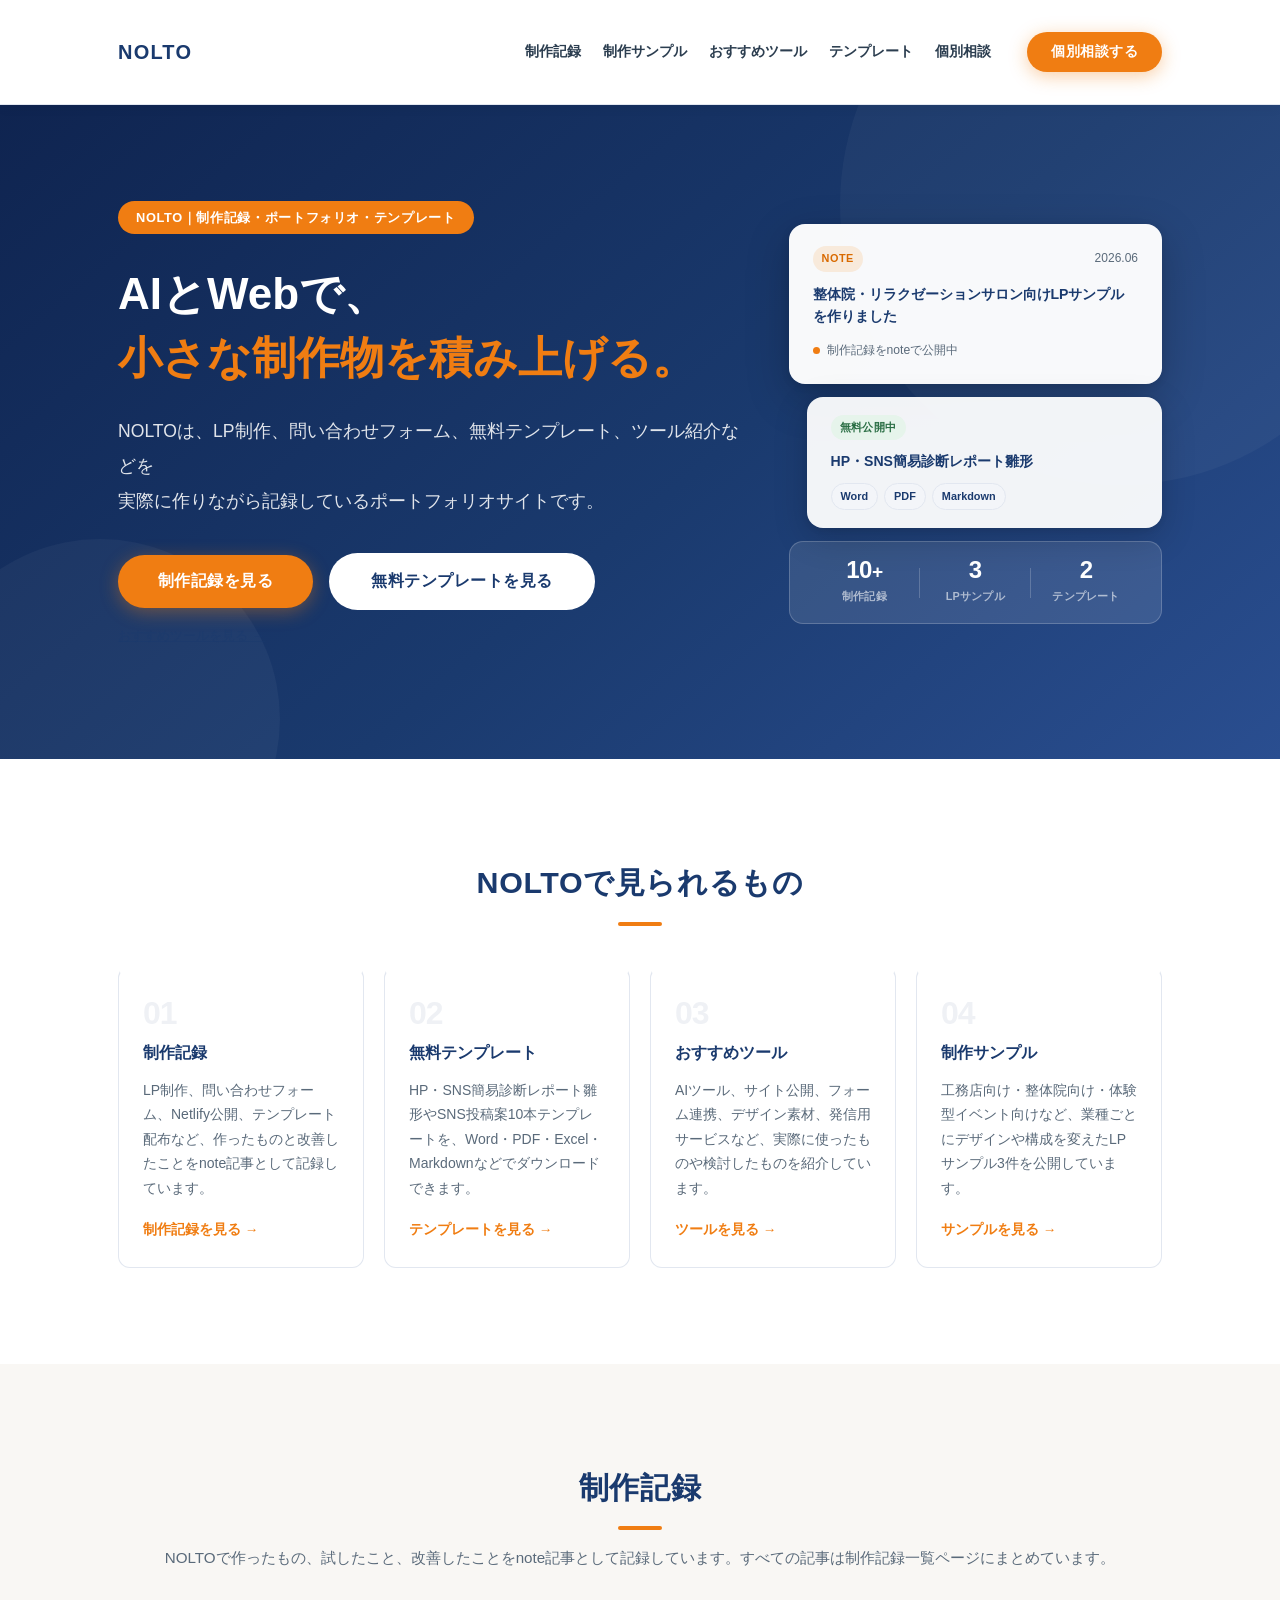
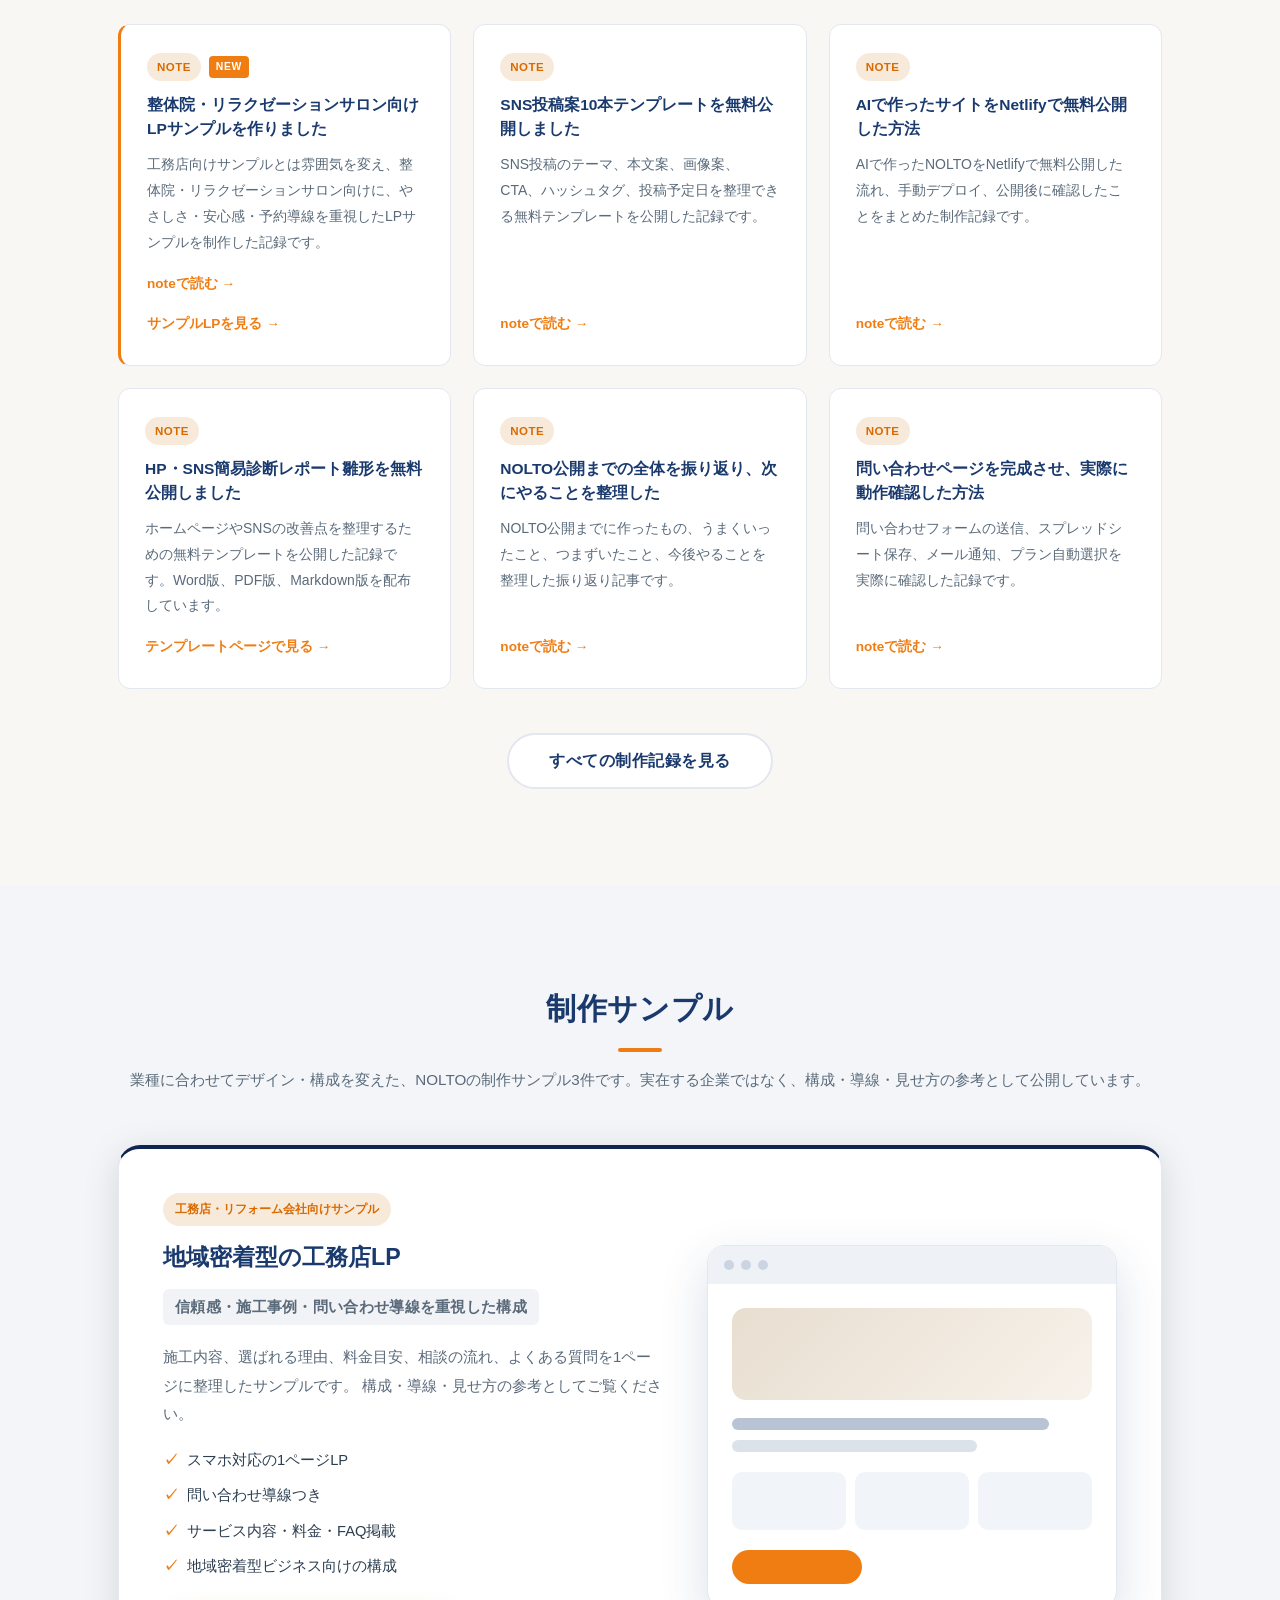
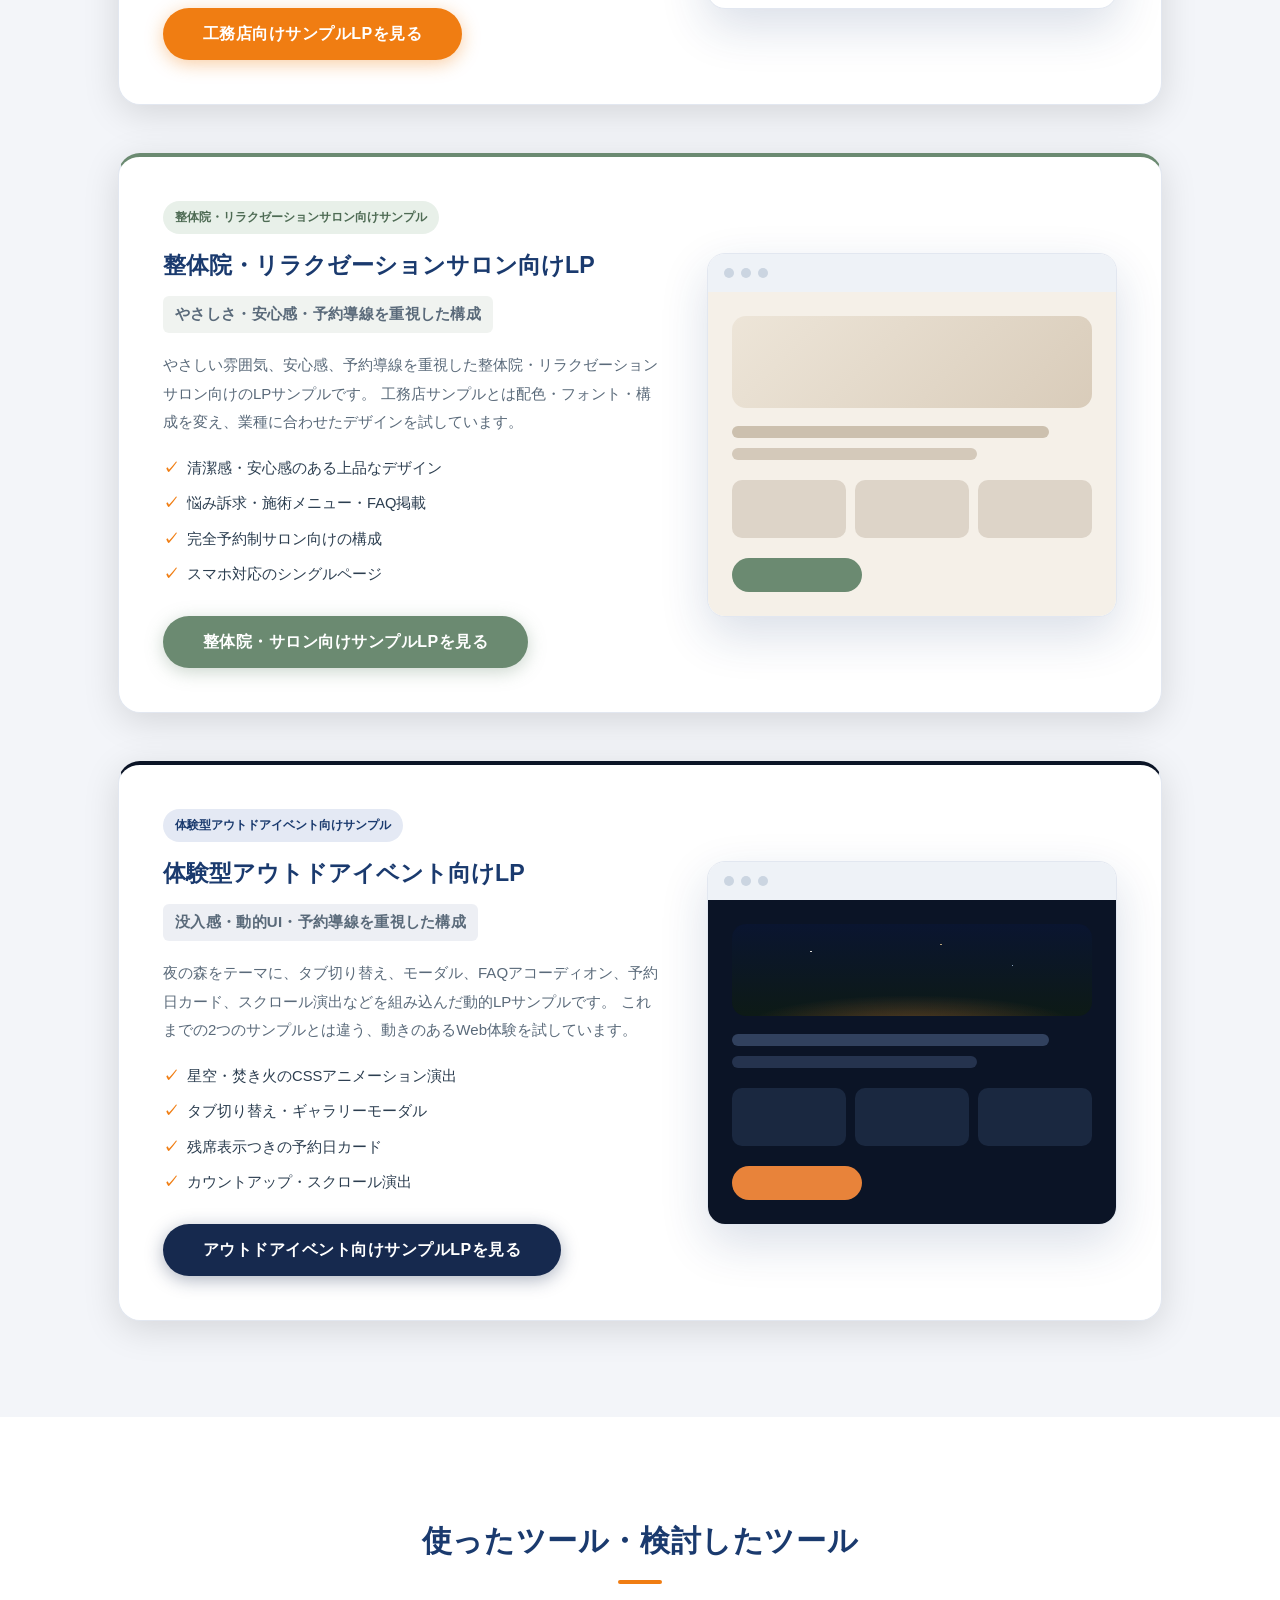
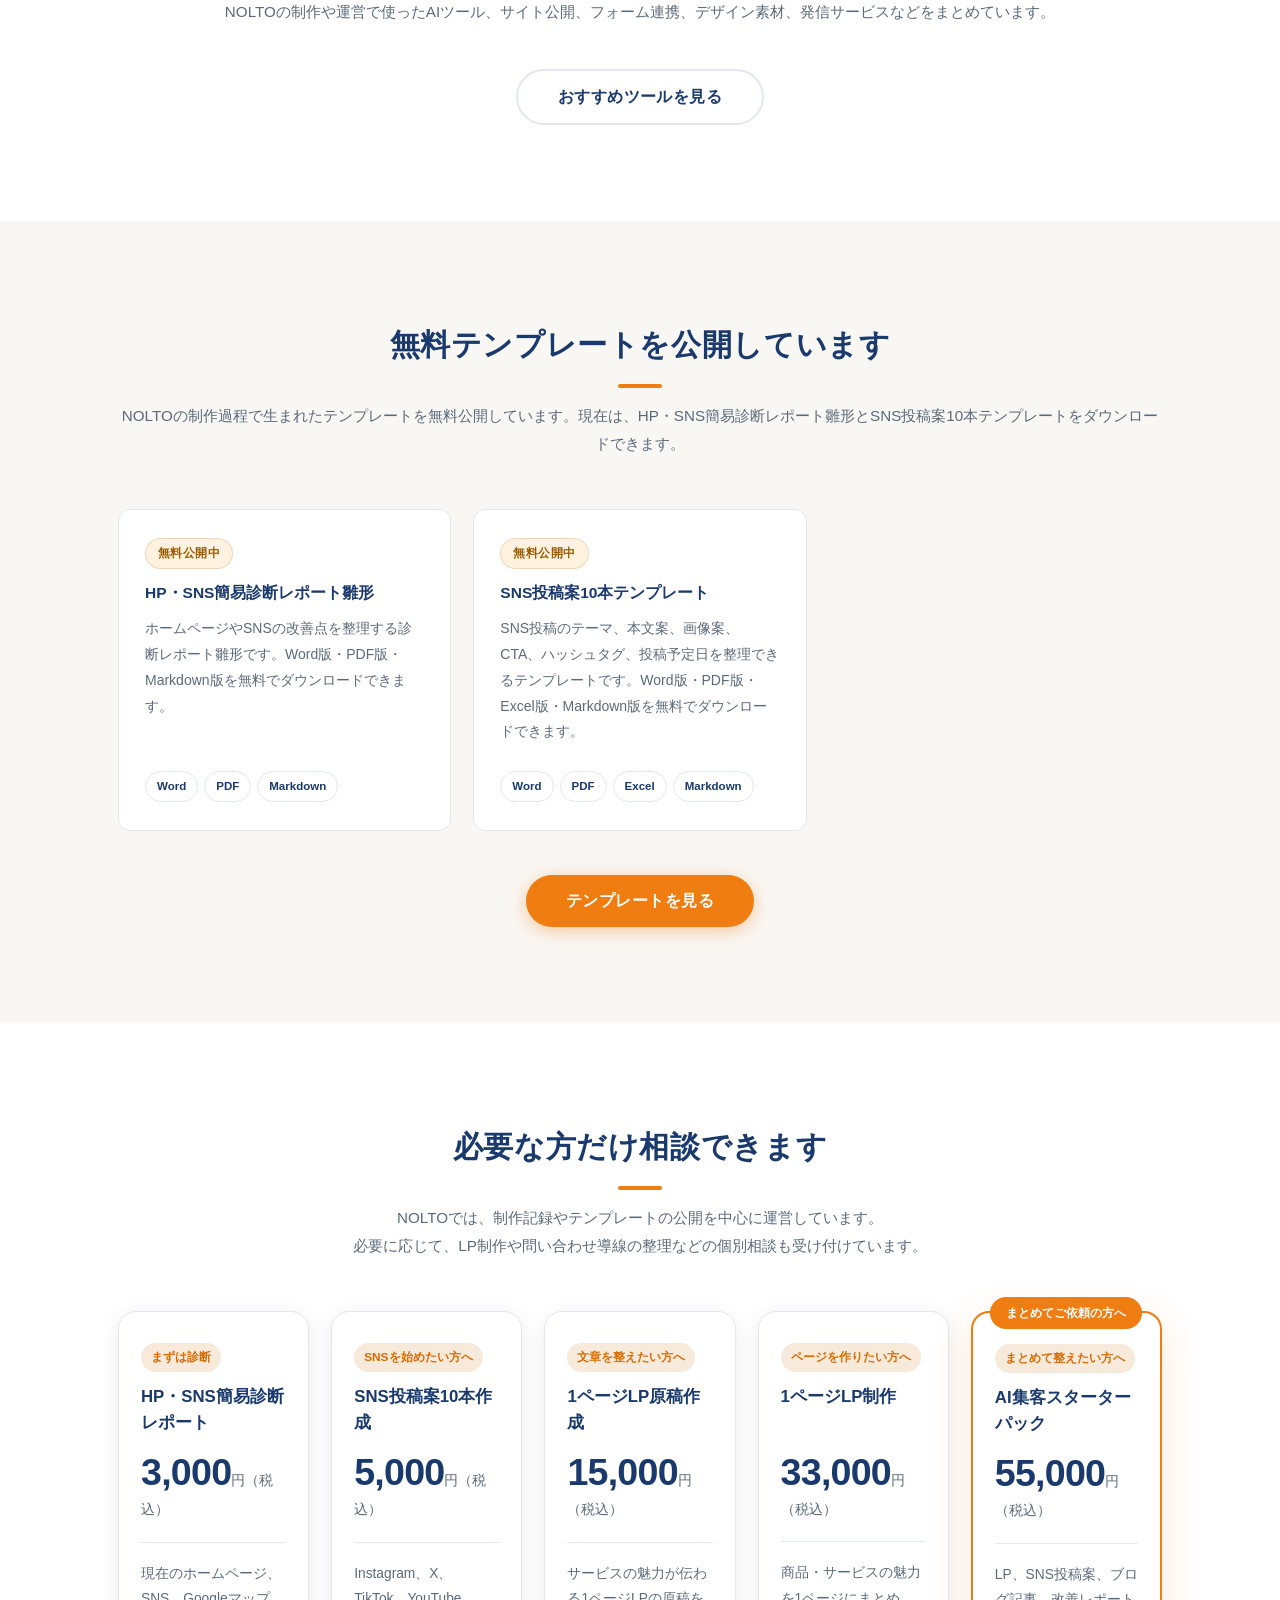
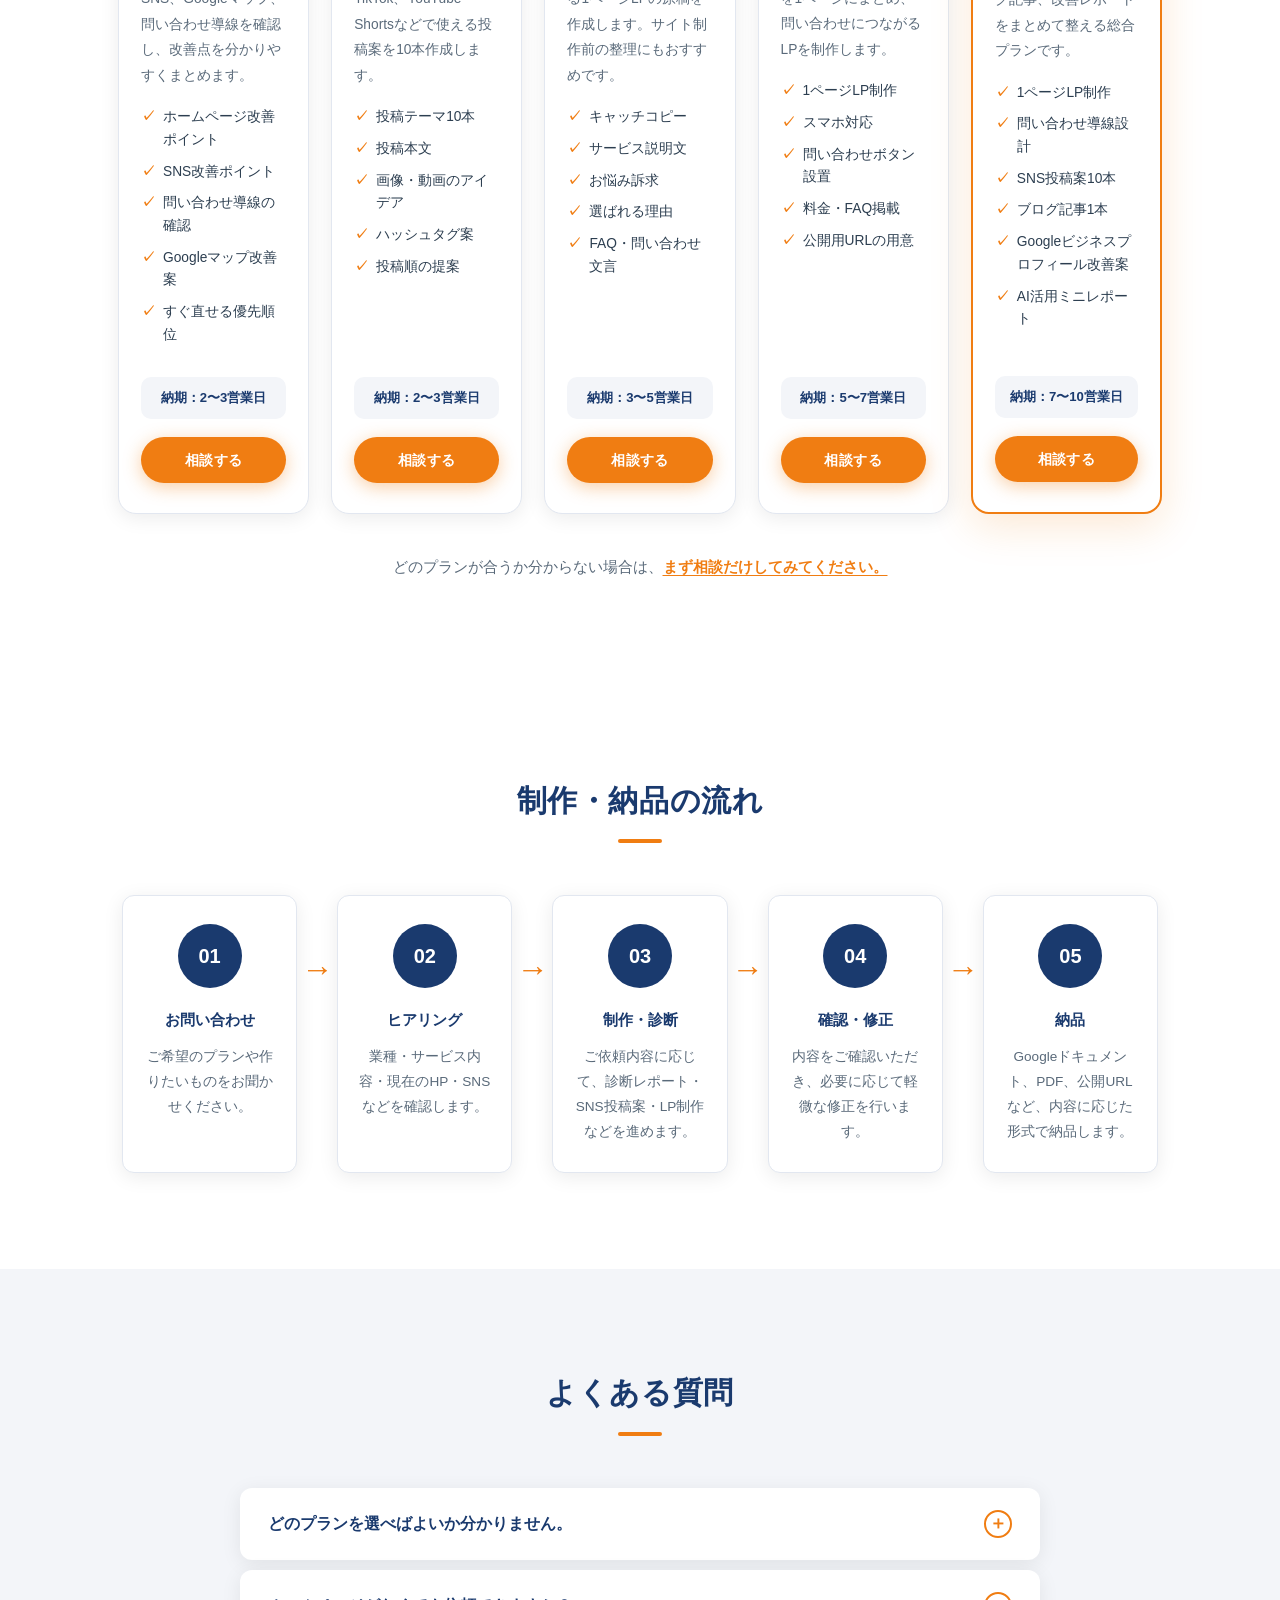
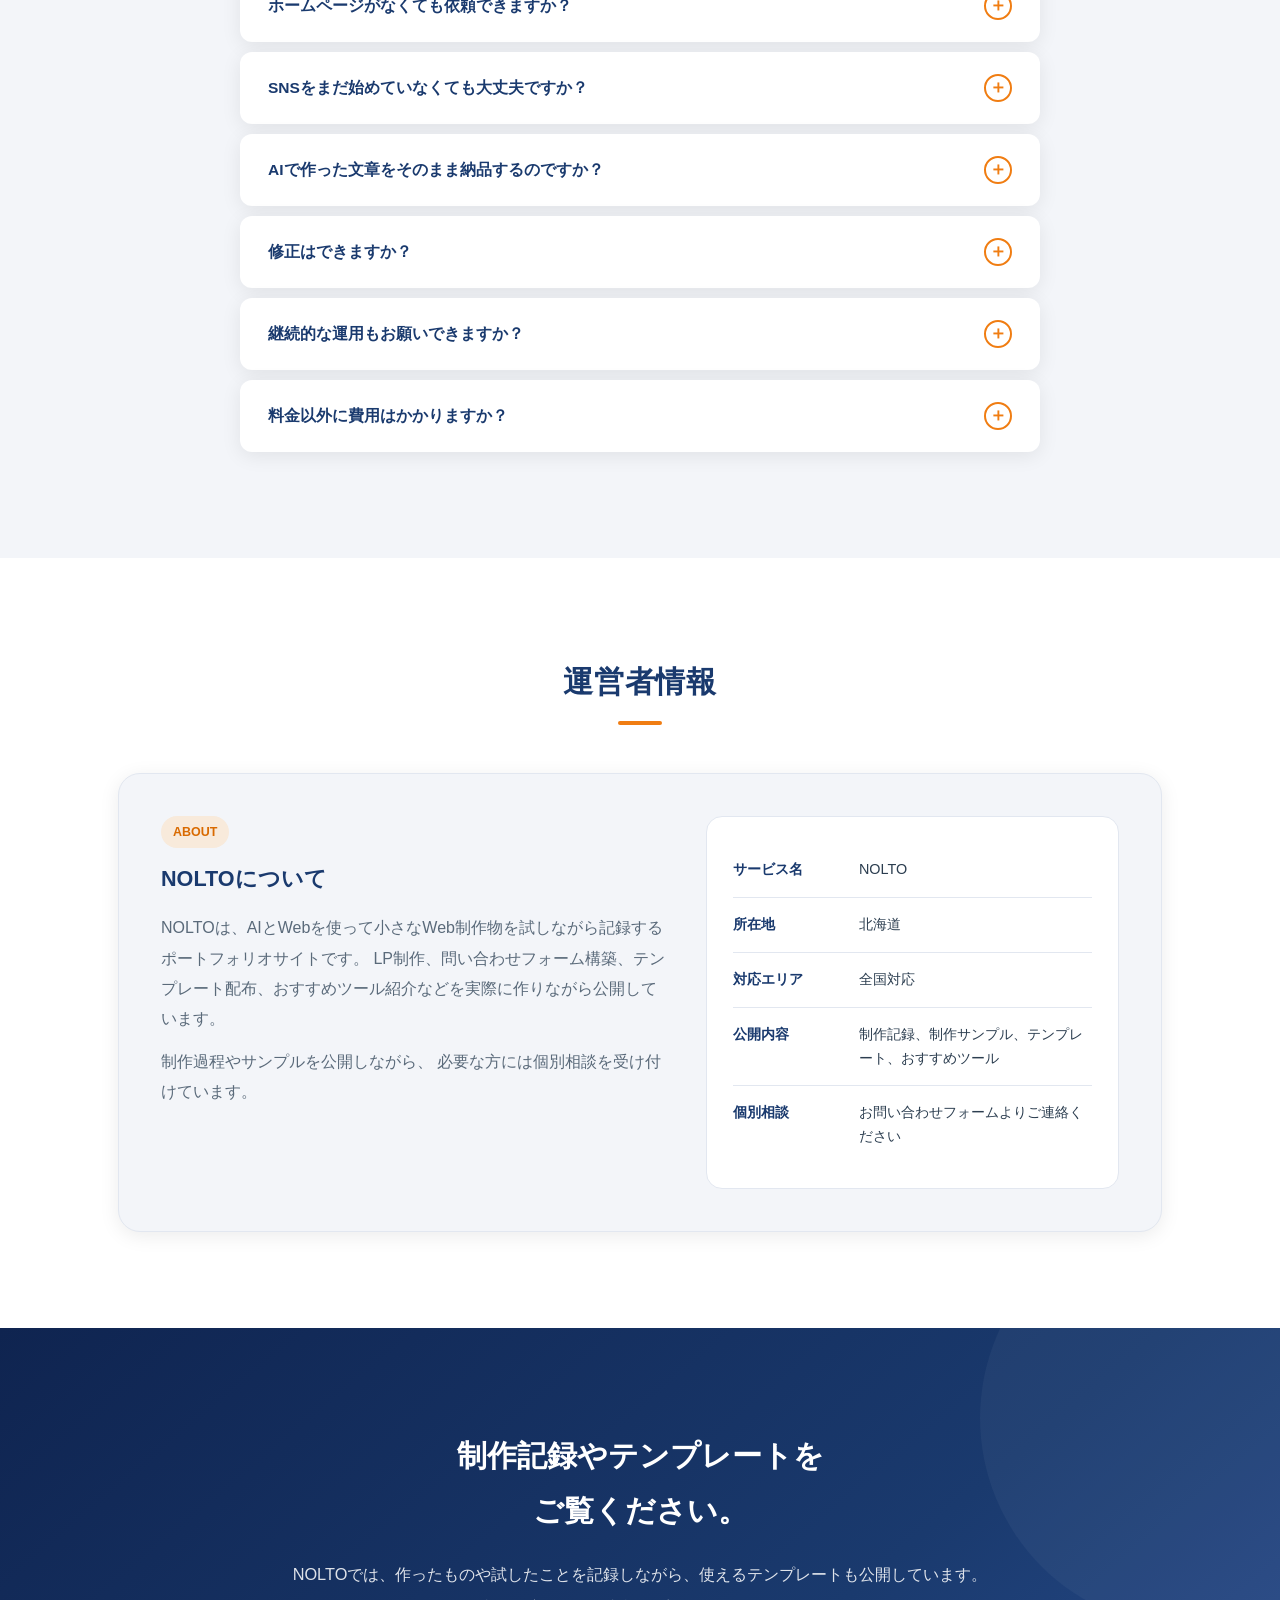
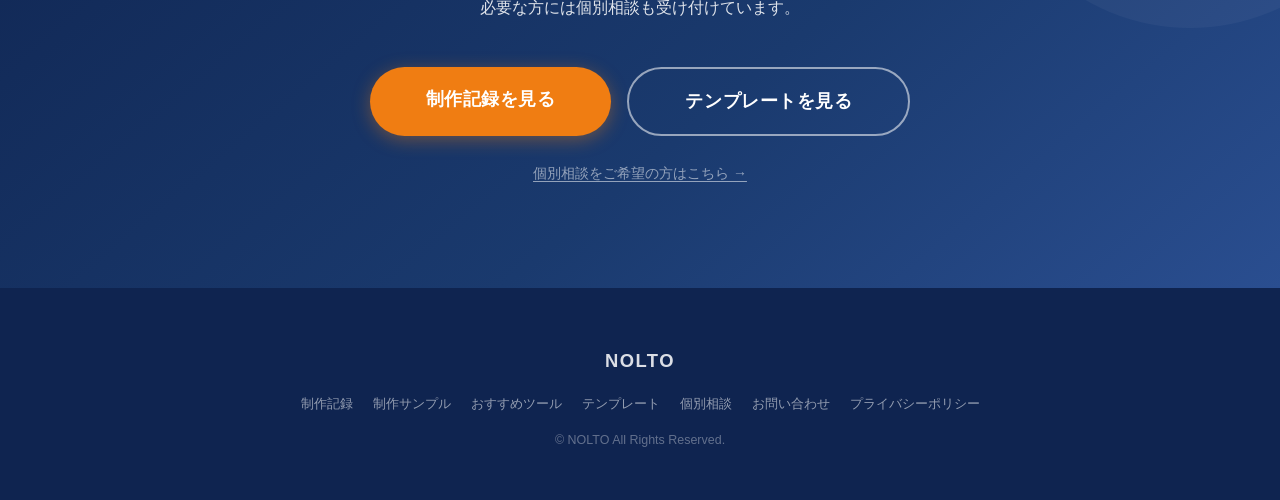
==== index.html @ 595f289e "Initial commit for NOLTO" ====
<!DOCTYPE html>
<html lang="ja">
<head>
  <meta charset="UTF-8">
  <meta name="viewport" content="width=device-width, initial-scale=1.0">
  <meta name="google-site-verification" content="Enwa9o13pj2TZtWgfmtSp_crAdyvZn3LQwAZy8qHIPU" />

  <title>NOLTO | AIとWebで小さな制作物を積み上げるポートフォリオ</title>
  <meta name="description" content="NOLTOは、AIとWebを使ったLP制作、問い合わせフォーム構築、テンプレート配布、ツール紹介などの制作記録をまとめたポートフォリオサイトです。">

  <!-- OGP / SNS共有用 -->
  <meta property="og:site_name" content="NOLTO">
  <meta property="og:type" content="website">
  <meta property="og:title" content="NOLTO | AIとWebで小さな制作物を積み上げるポートフォリオ">
  <meta property="og:description" content="NOLTOは、AIとWebを使ったLP制作、問い合わせフォーム構築、テンプレート配布、ツール紹介などの制作記録をまとめたポートフォリオサイトです。">
  <meta property="og:url" content="https://friendly-toffee-1c8e33.netlify.app/">
  <meta property="og:image" content="https://friendly-toffee-1c8e33.netlify.app/images/ogp-nolto.png">
  <meta property="og:image:width" content="1200">
  <meta property="og:image:height" content="630">
  <meta name="twitter:card" content="summary_large_image">
  <meta name="twitter:title" content="NOLTO | AIとWebで小さな制作物を積み上げるポートフォリオ">
  <meta name="twitter:description" content="NOLTOは、AIとWebを使ったLP制作、問い合わせフォーム構築、テンプレート配布、ツール紹介などの制作記録をまとめたポートフォリオサイトです。">
  <meta name="twitter:image" content="https://friendly-toffee-1c8e33.netlify.app/images/ogp-nolto.png">

  <link rel="stylesheet" href="style.css">

  <!-- Google tag (gtag.js) -->
  <script async src="https://www.googletagmanager.com/gtag/js?id=G-3QHENL6K99"></script>
  <script>
    window.dataLayer = window.dataLayer || [];
    function gtag(){dataLayer.push(arguments);}
    gtag('js', new Date());
    gtag('config', 'G-3QHENL6K99');
  </script>
</head>

<body>

  <!-- ================================================
       ヘッダー
       ================================================ -->
  <header class="header">
    <div class="container header-inner">
      <a href="index.html" class="header-logo">NOLTO</a>
      <nav class="header-nav" aria-label="メインナビゲーション">
        <a href="records.html">制作記録</a>
        <a href="#sample">制作サンプル</a>
        <a href="tools.html">おすすめツール</a>
        <a href="templates.html">テンプレート</a>
        <a href="#plans">個別相談</a>
      </nav>
      <div class="header-actions">
        <a href="contact.html?plan=どれがよいか相談したい" class="btn btn-primary btn-sm">個別相談する</a>
      </div>
      <button class="hamburger" id="hamburger" aria-label="メニューを開く" aria-expanded="false">
        <span></span><span></span><span></span>
      </button>
    </div>
    <nav class="mobile-nav" id="mobileNav" aria-hidden="true">
      <a href="records.html">制作記録</a>
      <a href="#sample">制作サンプル</a>
      <a href="tools.html">おすすめツール</a>
      <a href="templates.html">テンプレート</a>
      <a href="#plans">個別相談</a>
      <a href="contact.html?plan=どれがよいか相談したい" class="btn btn-primary btn-sm">個別相談する</a>
    </nav>
  </header>

  <!-- ================================================
       ファーストビュー
       ================================================ -->
  <section class="hero">
    <div class="container hero-inner">

      <!-- 左カラム：テキスト + CTA -->
      <div class="hero-content">
        <span class="badge">NOLTO｜制作記録・ポートフォリオ・テンプレート</span>

        <h1 class="hero-title">
          AIとWebで、<br>
          <span class="accent">小さな制作物を積み上げる。</span>
        </h1>

        <p class="hero-sub">
          NOLTOは、LP制作、問い合わせフォーム、無料テンプレート、ツール紹介などを<br>
          実際に作りながら記録しているポートフォリオサイトです。
        </p>

        <div class="hero-actions">
          <a href="records.html" class="btn btn-primary">制作記録を見る</a>
          <a href="templates.html" class="btn btn-secondary">無料テンプレートを見る</a>
        </div>

        <p class="hero-note"><a href="tools.html">おすすめツールを見る →</a></p>
      </div>

      <!-- 右カラム：ダッシュボード風ビジュアル -->
      <div class="hero-visual" aria-hidden="true">

        <!-- 最新の制作記録カード -->
        <div class="hv-record-card">
          <div class="hv-card-row">
            <span class="hv-tag-note">NOTE</span>
            <span class="hv-date">2026.06</span>
          </div>
          <p class="hv-record-title">整体院・リラクゼーションサロン向けLPサンプルを作りました</p>
          <div class="hv-record-meta">
            <span class="hv-dot"></span>
            <span>制作記録をnoteで公開中</span>
          </div>
        </div>

        <!-- 無料テンプレートカード -->
        <div class="hv-template-card">
          <div class="hv-card-row">
            <span class="hv-tag-free">無料公開中</span>
          </div>
          <p class="hv-template-name">HP・SNS簡易診断レポート雛形</p>
          <div class="hv-formats">
            <span class="hv-fmt">Word</span>
            <span class="hv-fmt">PDF</span>
            <span class="hv-fmt">Markdown</span>
          </div>
        </div>

        <!-- 統計バー -->
        <div class="hv-stats">
          <div class="hv-stat">
            <span class="hv-stat-num">10<small>+</small></span>
            <span class="hv-stat-lbl">制作記録</span>
          </div>
          <div class="hv-stat-sep"></div>
          <div class="hv-stat">
            <span class="hv-stat-num">3</span>
            <span class="hv-stat-lbl">LPサンプル</span>
          </div>
          <div class="hv-stat-sep"></div>
          <div class="hv-stat">
            <span class="hv-stat-num">2</span>
            <span class="hv-stat-lbl">テンプレート</span>
          </div>
        </div>

      </div>
    </div>
  </section>

  <!-- ================================================
       NOLTOで見られるもの
       ================================================ -->
  <section class="contents-overview section">
    <div class="container">
      <h2 class="section-title">NOLTOで見られるもの</h2>

      <div class="overview-grid">

        <div class="overview-card">
          <span class="overview-num">01</span>
          <h3>制作記録</h3>
          <p>LP制作、問い合わせフォーム、Netlify公開、テンプレート配布など、作ったものと改善したことをnote記事として記録しています。</p>
          <a href="records.html" class="overview-link">制作記録を見る →</a>
        </div>

        <div class="overview-card">
          <span class="overview-num">02</span>
          <h3>無料テンプレート</h3>
          <p>HP・SNS簡易診断レポート雛形やSNS投稿案10本テンプレートを、Word・PDF・Excel・Markdownなどでダウンロードできます。</p>
          <a href="templates.html" class="overview-link">テンプレートを見る →</a>
        </div>

        <div class="overview-card">
          <span class="overview-num">03</span>
          <h3>おすすめツール</h3>
          <p>AIツール、サイト公開、フォーム連携、デザイン素材、発信用サービスなど、実際に使ったものや検討したものを紹介しています。</p>
          <a href="tools.html" class="overview-link">ツールを見る →</a>
        </div>

        <div class="overview-card">
          <span class="overview-num">04</span>
          <h3>制作サンプル</h3>
          <p>工務店向け・整体院向け・体験型イベント向けなど、業種ごとにデザインや構成を変えたLPサンプル3件を公開しています。</p>
          <a href="#sample" class="overview-link">サンプルを見る →</a>
        </div>

      </div>
    </div>
  </section>

  <!-- ================================================
       制作記録
       ================================================ -->
  <section id="records" class="records section">
    <div class="container">
      <h2 class="section-title">制作記録</h2>
      <p class="section-sub">
        NOLTOで作ったもの、試したこと、改善したことをnote記事として記録しています。すべての記事は制作記録一覧ページにまとめています。
      </p>

      <div class="records-grid">

        <article class="record-card record-card-new">
          <div class="record-card-top">
            <span class="record-tag">NOTE</span>
            <span class="record-new-label">NEW</span>
          </div>
          <h3>整体院・リラクゼーションサロン向けLPサンプルを作りました</h3>
          <p>工務店向けサンプルとは雰囲気を変え、整体院・リラクゼーションサロン向けに、やさしさ・安心感・予約導線を重視したLPサンプルを制作した記録です。</p>
          <a href="https://note.com/msy9989/n/nc29645d15f97?app_launch=false" class="record-link" target="_blank" rel="noopener">noteで読む →</a>
          <a href="sample-relaxation/" class="record-link">サンプルLPを見る →</a>
        </article>

        <article class="record-card">
          <span class="record-tag">NOTE</span>
          <h3>SNS投稿案10本テンプレートを無料公開しました</h3>
          <p>SNS投稿のテーマ、本文案、画像案、CTA、ハッシュタグ、投稿予定日を整理できる無料テンプレートを公開した記録です。</p>
          <a href="https://note.com/msy9989/n/n7fae117e617c" class="record-link" target="_blank" rel="noopener">noteで読む →</a>
        </article>

        <article class="record-card">
          <span class="record-tag">NOTE</span>
          <h3>AIで作ったサイトをNetlifyで無料公開した方法</h3>
          <p>AIで作ったNOLTOをNetlifyで無料公開した流れ、手動デプロイ、公開後に確認したことをまとめた制作記録です。</p>
          <a href="https://note.com/msy9989/n/n9479df737b32" class="record-link" target="_blank" rel="noopener">noteで読む →</a>
        </article>

        <article class="record-card">
          <span class="record-tag">NOTE</span>
          <h3>HP・SNS簡易診断レポート雛形を無料公開しました</h3>
          <p>ホームページやSNSの改善点を整理するための無料テンプレートを公開した記録です。Word版、PDF版、Markdown版を配布しています。</p>
          <a href="templates.html" class="record-link">テンプレートページで見る →</a>
        </article>

        <article class="record-card">
          <span class="record-tag">NOTE</span>
          <h3>NOLTO公開までの全体を振り返り、次にやることを整理した</h3>
          <p>NOLTO公開までに作ったもの、うまくいったこと、つまずいたこと、今後やることを整理した振り返り記事です。</p>
          <a href="https://note.com/msy9989/n/n6611e8b20c11" class="record-link" target="_blank" rel="noopener">noteで読む →</a>
        </article>

        <article class="record-card">
          <span class="record-tag">NOTE</span>
          <h3>問い合わせページを完成させ、実際に動作確認した方法</h3>
          <p>問い合わせフォームの送信、スプレッドシート保存、メール通知、プラン自動選択を実際に確認した記録です。</p>
          <a href="https://note.com/msy9989/n/n8b1477aa63bf" class="record-link" target="_blank" rel="noopener">noteで読む →</a>
        </article>

      </div>

      <div class="tools-cta">
        <a href="records.html" class="btn btn-secondary">すべての制作記録を見る</a>
      </div>
    </div>
  </section>

  <!-- ================================================
       制作サンプル
       ================================================ -->
  <section id="sample" class="sample section">
    <div class="container">
      <h2 class="section-title">制作サンプル</h2>
      <p class="section-sub">
        業種に合わせてデザイン・構成を変えた、NOLTOの制作サンプル3件です。実在する企業ではなく、構成・導線・見せ方の参考として公開しています。
      </p>

      <!-- 工務店向けサンプル -->
      <div class="sample-card sample-card--koumuten">
        <div class="sample-content">
          <span class="sample-label">工務店・リフォーム会社向けサンプル</span>
          <h3>地域密着型の工務店LP</h3>
          <p class="sample-industry-note">信頼感・施工事例・問い合わせ導線を重視した構成</p>
          <p>
            施工内容、選ばれる理由、料金目安、相談の流れ、よくある質問を1ページに整理したサンプルです。
            構成・導線・見せ方の参考としてご覧ください。
          </p>

          <ul class="sample-list">
            <li>スマホ対応の1ページLP</li>
            <li>問い合わせ導線つき</li>
            <li>サービス内容・料金・FAQ掲載</li>
            <li>地域密着型ビジネス向けの構成</li>
          </ul>

          <a href="sample/" class="btn btn-primary">工務店向けサンプルLPを見る</a>
        </div>

        <div class="sample-preview" aria-label="工務店サンプルLPのイメージ">
          <div class="preview-browser">
            <div class="preview-bar">
              <span></span><span></span><span></span>
            </div>
            <div class="preview-body">
              <div class="preview-hero"></div>
              <div class="preview-line wide"></div>
              <div class="preview-line"></div>
              <div class="preview-grid">
                <div></div><div></div><div></div>
              </div>
              <div class="preview-button"></div>
            </div>
          </div>
        </div>
      </div>

      <!-- 整体院・サロン向けサンプル -->
      <div class="sample-card sample-card--salon">
        <div class="sample-content">
          <span class="sample-label sample-label--salon">整体院・リラクゼーションサロン向けサンプル</span>
          <h3>整体院・リラクゼーションサロン向けLP</h3>
          <p class="sample-industry-note sample-industry-note--salon">やさしさ・安心感・予約導線を重視した構成</p>
          <p>
            やさしい雰囲気、安心感、予約導線を重視した整体院・リラクゼーションサロン向けのLPサンプルです。
            工務店サンプルとは配色・フォント・構成を変え、業種に合わせたデザインを試しています。
          </p>

          <ul class="sample-list">
            <li>清潔感・安心感のある上品なデザイン</li>
            <li>悩み訴求・施術メニュー・FAQ掲載</li>
            <li>完全予約制サロン向けの構成</li>
            <li>スマホ対応のシングルページ</li>
          </ul>

          <a href="sample-relaxation/" class="btn btn-primary btn-salon">整体院・サロン向けサンプルLPを見る</a>
        </div>

        <div class="sample-preview" aria-label="整体院サンプルLPのイメージ">
          <div class="preview-browser">
            <div class="preview-bar">
              <span></span><span></span><span></span>
            </div>
            <div class="preview-body preview-relaxation">
              <div class="preview-hero"></div>
              <div class="preview-line wide"></div>
              <div class="preview-line"></div>
              <div class="preview-grid">
                <div></div><div></div><div></div>
              </div>
              <div class="preview-button"></div>
            </div>
          </div>
        </div>
      </div>

      <!-- 体験型アウトドアイベント向けサンプル -->
      <div class="sample-card sample-card--night">
        <div class="sample-content">
          <span class="sample-label sample-label--night">体験型アウトドアイベント向けサンプル</span>
          <h3>体験型アウトドアイベント向けLP</h3>
          <p class="sample-industry-note sample-industry-note--night">没入感・動的UI・予約導線を重視した構成</p>
          <p>
            夜の森をテーマに、タブ切り替え、モーダル、FAQアコーディオン、予約日カード、スクロール演出などを組み込んだ動的LPサンプルです。
            これまでの2つのサンプルとは違う、動きのあるWeb体験を試しています。
          </p>

          <ul class="sample-list">
            <li>星空・焚き火のCSSアニメーション演出</li>
            <li>タブ切り替え・ギャラリーモーダル</li>
            <li>残席表示つきの予約日カード</li>
            <li>カウントアップ・スクロール演出</li>
          </ul>

          <a href="sample-night-forest/" class="btn btn-primary btn-night">アウトドアイベント向けサンプルLPを見る</a>
        </div>

        <div class="sample-preview" aria-label="アウトドアイベントサンプルLPのイメージ">
          <div class="preview-browser">
            <div class="preview-bar">
              <span></span><span></span><span></span>
            </div>
            <div class="preview-body preview-night">
              <div class="preview-hero"></div>
              <div class="preview-line wide"></div>
              <div class="preview-line"></div>
              <div class="preview-grid">
                <div></div><div></div><div></div>
              </div>
              <div class="preview-button"></div>
            </div>
          </div>
        </div>
      </div>

    </div>
  </section>

  <!-- ================================================
       おすすめツール
       ================================================ -->
  <section id="tools" class="tools section">
    <div class="container">
      <h2 class="section-title">使ったツール・検討したツール</h2>
      <p class="section-sub">
        NOLTOの制作や運営で使ったAIツール、サイト公開、フォーム連携、デザイン素材、発信サービスなどをまとめています。
      </p>

      <div class="tools-cta">
        <a href="tools.html" class="btn btn-secondary">おすすめツールを見る</a>
      </div>
    </div>
  </section>

  <!-- ================================================
       無料テンプレート
       ================================================ -->
  <section id="templates" class="templates section">
    <div class="container">
      <h2 class="section-title">無料テンプレートを公開しています</h2>
      <p class="section-sub">
        NOLTOの制作過程で生まれたテンプレートを無料公開しています。現在は、HP・SNS簡易診断レポート雛形とSNS投稿案10本テンプレートをダウンロードできます。
      </p>

      <div class="templates-grid">

        <div class="template-card">
          <span class="template-status is-public">無料公開中</span>
          <h3>HP・SNS簡易診断レポート雛形</h3>
          <p>ホームページやSNSの改善点を整理する診断レポート雛形です。Word版・PDF版・Markdown版を無料でダウンロードできます。</p>
          <div class="template-chip-row">
            <span class="template-chip">Word</span>
            <span class="template-chip">PDF</span>
            <span class="template-chip">Markdown</span>
          </div>
        </div>

        <div class="template-card">
          <span class="template-status is-public">無料公開中</span>
          <h3>SNS投稿案10本テンプレート</h3>
          <p>SNS投稿のテーマ、本文案、画像案、CTA、ハッシュタグ、投稿予定日を整理できるテンプレートです。Word版・PDF版・Excel版・Markdown版を無料でダウンロードできます。</p>
          <div class="template-chip-row">
            <span class="template-chip">Word</span>
            <span class="template-chip">PDF</span>
            <span class="template-chip">Excel</span>
            <span class="template-chip">Markdown</span>
          </div>
        </div>

      </div>

      <div class="tools-cta">
        <a href="templates.html" class="btn btn-primary">テンプレートを見る</a>
      </div>
    </div>
  </section>

  <!-- ================================================
       個別制作・相談について
       ================================================ -->
  <section id="plans" class="plans section">
    <div class="container">
      <h2 class="section-title">必要な方だけ相談できます</h2>
      <p class="section-sub">
        NOLTOでは、制作記録やテンプレートの公開を中心に運営しています。<br>
        必要に応じて、LP制作や問い合わせ導線の整理などの個別相談も受け付けています。
      </p>

      <div class="plans-grid">

        <!-- プラン1 -->
        <article class="plan-card">
          <div class="plan-head">
            <span class="plan-tag">まずは診断</span>
            <h3>HP・SNS簡易診断レポート</h3>
          </div>
          <div class="plan-price">
            <span class="price-num">3,000</span><span class="price-unit">円（税込）</span>
          </div>
          <p class="plan-lead">
            現在のホームページ、SNS、Googleマップ、問い合わせ導線を確認し、改善点を分かりやすくまとめます。
          </p>
          <ul class="plan-list">
            <li>ホームページ改善ポイント</li>
            <li>SNS改善ポイント</li>
            <li>問い合わせ導線の確認</li>
            <li>Googleマップ改善案</li>
            <li>すぐ直せる優先順位</li>
          </ul>
          <p class="plan-delivery">納期：2〜3営業日</p>
          <a href="contact.html?plan=HP・SNS簡易診断レポート" class="btn btn-primary btn-block">相談する</a>
        </article>

        <!-- プラン2 -->
        <article class="plan-card">
          <div class="plan-head">
            <span class="plan-tag">SNSを始めたい方へ</span>
            <h3>SNS投稿案10本作成</h3>
          </div>
          <div class="plan-price">
            <span class="price-num">5,000</span><span class="price-unit">円（税込）</span>
          </div>
          <p class="plan-lead">
            Instagram、X、TikTok、YouTube Shortsなどで使える投稿案を10本作成します。
          </p>
          <ul class="plan-list">
            <li>投稿テーマ10本</li>
            <li>投稿本文</li>
            <li>画像・動画のアイデア</li>
            <li>ハッシュタグ案</li>
            <li>投稿順の提案</li>
          </ul>
          <p class="plan-delivery">納期：2〜3営業日</p>
          <a href="contact.html?plan=SNS投稿案10本作成" class="btn btn-primary btn-block">相談する</a>
        </article>

        <!-- プラン3 -->
        <article class="plan-card">
          <div class="plan-head">
            <span class="plan-tag">文章を整えたい方へ</span>
            <h3>1ページLP原稿作成</h3>
          </div>
          <div class="plan-price">
            <span class="price-num">15,000</span><span class="price-unit">円（税込）</span>
          </div>
          <p class="plan-lead">
            サービスの魅力が伝わる1ページLPの原稿を作成します。サイト制作前の整理にもおすすめです。
          </p>
          <ul class="plan-list">
            <li>キャッチコピー</li>
            <li>サービス説明文</li>
            <li>お悩み訴求</li>
            <li>選ばれる理由</li>
            <li>FAQ・問い合わせ文言</li>
          </ul>
          <p class="plan-delivery">納期：3〜5営業日</p>
          <a href="contact.html?plan=1ページLP原稿作成" class="btn btn-primary btn-block">相談する</a>
        </article>

        <!-- プラン4 -->
        <article class="plan-card">
          <div class="plan-head">
            <span class="plan-tag">ページを作りたい方へ</span>
            <h3>1ページLP制作</h3>
          </div>
          <div class="plan-price">
            <span class="price-num">33,000</span><span class="price-unit">円（税込）</span>
          </div>
          <p class="plan-lead">
            商品・サービスの魅力を1ページにまとめ、問い合わせにつながるLPを制作します。
          </p>
          <ul class="plan-list">
            <li>1ページLP制作</li>
            <li>スマホ対応</li>
            <li>問い合わせボタン設置</li>
            <li>料金・FAQ掲載</li>
            <li>公開用URLの用意</li>
          </ul>
          <p class="plan-delivery">納期：5〜7営業日</p>
          <a href="contact.html?plan=1ページLP制作" class="btn btn-primary btn-block">相談する</a>
        </article>

        <!-- プラン5 -->
        <article class="plan-card plan-card-featured">
          <div class="recommended-label">まとめてご依頼の方へ</div>
          <div class="plan-head">
            <span class="plan-tag">まとめて整えたい方へ</span>
            <h3>AI集客スターターパック</h3>
          </div>
          <div class="plan-price">
            <span class="price-num">55,000</span><span class="price-unit">円（税込）</span>
          </div>
          <p class="plan-lead">
            LP、SNS投稿案、ブログ記事、改善レポートをまとめて整える総合プランです。
          </p>
          <ul class="plan-list">
            <li>1ページLP制作</li>
            <li>問い合わせ導線設計</li>
            <li>SNS投稿案10本</li>
            <li>ブログ記事1本</li>
            <li>Googleビジネスプロフィール改善案</li>
            <li>AI活用ミニレポート</li>
          </ul>
          <p class="plan-delivery">納期：7〜10営業日</p>
          <a href="contact.html?plan=AI集客スターターパック" class="btn btn-primary btn-block">相談する</a>
        </article>

      </div>

      <div class="plans-note">
        <p>どのプランが合うか分からない場合は、<a href="contact.html?plan=どれがよいか相談したい">まず相談だけしてみてください。</a></p>
      </div>
    </div>
  </section>

  <!-- ================================================
       制作・納品の流れ
       ================================================ -->
  <section id="flow" class="process section">
    <div class="container">
      <h2 class="section-title">制作・納品の流れ</h2>

      <div class="process-steps">
        <div class="process-step">
          <div class="step-num">01</div>
          <h3>お問い合わせ</h3>
          <p>ご希望のプランや作りたいものをお聞かせください。</p>
        </div>

        <div class="process-arrow" aria-hidden="true">→</div>

        <div class="process-step">
          <div class="step-num">02</div>
          <h3>ヒアリング</h3>
          <p>業種・サービス内容・現在のHP・SNSなどを確認します。</p>
        </div>

        <div class="process-arrow" aria-hidden="true">→</div>

        <div class="process-step">
          <div class="step-num">03</div>
          <h3>制作・診断</h3>
          <p>ご依頼内容に応じて、診断レポート・SNS投稿案・LP制作などを進めます。</p>
        </div>

        <div class="process-arrow" aria-hidden="true">→</div>

        <div class="process-step">
          <div class="step-num">04</div>
          <h3>確認・修正</h3>
          <p>内容をご確認いただき、必要に応じて軽微な修正を行います。</p>
        </div>

        <div class="process-arrow" aria-hidden="true">→</div>

        <div class="process-step">
          <div class="step-num">05</div>
          <h3>納品</h3>
          <p>Googleドキュメント、PDF、公開URLなど、内容に応じた形式で納品します。</p>
        </div>
      </div>
    </div>
  </section>

  <!-- ================================================
       よくある質問
       ================================================ -->
  <section id="faq" class="faq section">
    <div class="container">
      <h2 class="section-title">よくある質問</h2>

      <div class="faq-list">

        <div class="faq-item">
          <button class="faq-question" aria-expanded="false">
            どのプランを選べばよいか分かりません。
            <span class="faq-icon" aria-hidden="true">＋</span>
          </button>
          <div class="faq-answer">
            <p>まずは簡易診断プランがおすすめです。現在の状況を確認したうえで、必要な内容をご提案します。「相談だけ」でも構いません。</p>
          </div>
        </div>

        <div class="faq-item">
          <button class="faq-question" aria-expanded="false">
            ホームページがなくても依頼できますか？
            <span class="faq-icon" aria-hidden="true">＋</span>
          </button>
          <div class="faq-answer">
            <p>はい。ホームページがない場合でも、LP原稿作成や1ページLP制作から対応できます。</p>
          </div>
        </div>

        <div class="faq-item">
          <button class="faq-question" aria-expanded="false">
            SNSをまだ始めていなくても大丈夫ですか？
            <span class="faq-icon" aria-hidden="true">＋</span>
          </button>
          <div class="faq-answer">
            <p>問題ありません。投稿テーマや運用の方向性から作成できます。</p>
          </div>
        </div>

        <div class="faq-item">
          <button class="faq-question" aria-expanded="false">
            AIで作った文章をそのまま納品するのですか？
            <span class="faq-icon" aria-hidden="true">＋</span>
          </button>
          <div class="faq-answer">
            <p>いいえ。AIを活用して効率化しながら、人間が内容を確認し、自然で分かりやすい表現に整えます。</p>
          </div>
        </div>

        <div class="faq-item">
          <button class="faq-question" aria-expanded="false">
            修正はできますか？
            <span class="faq-icon" aria-hidden="true">＋</span>
          </button>
          <div class="faq-answer">
            <p>各プランとも、納品前の確認時に軽微な修正に対応します。大幅な追加や仕様変更は別途ご相談となります。</p>
          </div>
        </div>

        <div class="faq-item">
          <button class="faq-question" aria-expanded="false">
            継続的な運用もお願いできますか？
            <span class="faq-icon" aria-hidden="true">＋</span>
          </button>
          <div class="faq-answer">
            <p>はい。SNS投稿案の継続作成、ブログ記事作成、LP改善、月次レポートなどに対応できます。</p>
          </div>
        </div>

        <div class="faq-item">
          <button class="faq-question" aria-expanded="false">
            料金以外に費用はかかりますか？
            <span class="faq-icon" aria-hidden="true">＋</span>
          </button>
          <div class="faq-answer">
            <p>プラン内の制作範囲であれば、基本的には追加費用はありません。独自ドメイン・サーバー・有料素材などが必要な場合は事前にご相談のうえ別途となります。</p>
          </div>
        </div>

      </div>
    </div>
  </section>

  <!-- ================================================
       運営者情報
       ================================================ -->
  <section class="operator section">
    <div class="container">
      <h2 class="section-title">運営者情報</h2>

      <div class="operator-card">
        <div class="operator-content">
          <span class="operator-label">ABOUT</span>
          <h3>NOLTOについて</h3>
          <p>
            NOLTOは、AIとWebを使って小さなWeb制作物を試しながら記録するポートフォリオサイトです。
            LP制作、問い合わせフォーム構築、テンプレート配布、おすすめツール紹介などを実際に作りながら公開しています。
          </p>
          <p>
            制作過程やサンプルを公開しながら、
            必要な方には個別相談を受け付けています。
          </p>
        </div>

        <dl class="operator-info">
          <div>
            <dt>サービス名</dt>
            <dd>NOLTO</dd>
          </div>
          <div>
            <dt>所在地</dt>
            <dd>北海道</dd>
          </div>
          <div>
            <dt>対応エリア</dt>
            <dd>全国対応</dd>
          </div>
          <div>
            <dt>公開内容</dt>
            <dd>制作記録、制作サンプル、テンプレート、おすすめツール</dd>
          </div>
          <div>
            <dt>個別相談</dt>
            <dd>お問い合わせフォームよりご連絡ください</dd>
          </div>
        </dl>
      </div>
    </div>
  </section>

  <!-- ================================================
       最終CTA
       ================================================ -->
  <section class="contact-cta">
    <div class="container">
      <h2>制作記録やテンプレートを<br>ご覧ください。</h2>
      <p>
        NOLTOでは、作ったものや試したことを記録しながら、使えるテンプレートも公開しています。<br>
        必要な方には個別相談も受け付けています。
      </p>

      <div class="cta-buttons">
        <a href="records.html" class="btn btn-primary btn-large">制作記録を見る</a>
        <a href="templates.html" class="btn btn-secondary-w btn-large">テンプレートを見る</a>
      </div>
      <p class="cta-note"><a href="contact.html?plan=どれがよいか相談したい" class="cta-note-link">個別相談をご希望の方はこちら →</a></p>
    </div>
  </section>

  <!-- ================================================
       フッター
       ================================================ -->
  <footer class="footer">
    <div class="container footer-inner">
      <p class="footer-logo">NOLTO</p>
      <nav class="footer-nav">
        <a href="records.html">制作記録</a>
        <a href="#sample">制作サンプル</a>
        <a href="tools.html">おすすめツール</a>
        <a href="templates.html">テンプレート</a>
        <a href="#plans">個別相談</a>
        <a href="contact.html">お問い合わせ</a>
        <a href="privacy.html">プライバシーポリシー</a>
      </nav>
      <p class="footer-copy">© NOLTO All Rights Reserved.</p>
    </div>
  </footer>

  <script src="script.js"></script>
</body>
</html>
---- style.css ----
/* === Reset & Variables === */
*, *::before, *::after {
  box-sizing: border-box;
  margin: 0;
  padding: 0;
}

:root {
  --navy:        #1a3a6e;
  --navy-dark:   #0f2450;
  --navy-light:  #2a4e90;
  --orange:      #f07d12;
  --orange-dark: #d96a00;
  --white:       #ffffff;
  --gray-bg:     #f3f5f9;
  --gray-line:   #e2e7f0;
  --gray-mid:    #aab2c0;
  --text:        #2c3e50;
  --text-muted:  #5a6a7a;
  --ivory:       #f9f7f4;
  --ivory-dark:  #f2ede6;
  --salon-green: #6b8a71;
  --salon-dark:  #4e6b54;
  --radius:      12px;
  --shadow:      0 4px 20px rgba(0,0,0,.08);
  --shadow-lg:   0 8px 36px rgba(0,0,0,.13);
  --ease:        .25s ease;
}

html { scroll-behavior: smooth; }

body {
  font-family: 'Hiragino Kaku Gothic ProN', 'Hiragino Sans', 'Noto Sans JP',
               'Yu Gothic Medium', 'Yu Gothic', sans-serif;
  font-size: 16px;
  line-height: 1.8;
  color: var(--text);
  background: var(--white);
}

a { text-decoration: none; }
img { max-width: 100%; height: auto; display: block; }

/* === Container === */
.container {
  max-width: 1100px;
  margin: 0 auto;
  padding: 0 28px;
}

/* === Buttons === */
.btn {
  display: inline-block;
  padding: 15px 40px;
  border-radius: 50px;
  font-size: 1rem;
  font-weight: 700;
  line-height: 1.4;
  cursor: pointer;
  border: none;
  text-align: center;
  transition: background var(--ease), transform var(--ease), box-shadow var(--ease);
  letter-spacing: .03em;
}

.btn-primary {
  background: var(--orange);
  color: var(--white);
  box-shadow: 0 4px 18px rgba(240,125,18,.38);
}
.btn-primary:hover {
  background: var(--orange-dark);
  transform: translateY(-2px);
  box-shadow: 0 6px 28px rgba(240,125,18,.48);
}

.btn-sm   { padding: 10px 24px; font-size: .875rem; }
.btn-large { padding: 20px 56px; font-size: 1.1rem; }
.btn-block { display: block; width: 100%; }

/* === Badge === */
.badge {
  display: inline-block;
  background: var(--orange);
  color: var(--white);
  font-size: .8rem;
  font-weight: 700;
  padding: 5px 18px;
  border-radius: 50px;
  letter-spacing: .05em;
}

/* === Section titles === */
.section-title {
  font-size: 1.9rem;
  font-weight: 700;
  color: var(--navy);
  text-align: center;
  margin-bottom: 14px;
  letter-spacing: .02em;
}
.section-title::after {
  content: '';
  display: block;
  width: 44px;
  height: 4px;
  background: var(--orange);
  border-radius: 2px;
  margin: 12px auto 0;
}

.section-sub {
  text-align: center;
  color: var(--text-muted);
  font-size: .95rem;
  margin-bottom: 12px;
}

.section { padding: 96px 0; }

/* ================================================
   Header
   ================================================ */
.header {
  background: var(--white);
  border-bottom: 1px solid var(--gray-line);
  padding: 16px 0;
  position: sticky;
  top: 0;
  z-index: 200;
  box-shadow: 0 2px 12px rgba(0,0,0,.06);
  transition: box-shadow var(--ease);
}
.header.scrolled { box-shadow: 0 4px 24px rgba(0,0,0,.12); }

.header-inner {
  display: flex;
  align-items: center;
  justify-content: space-between;
}

.logo {
  font-size: 1.05rem;
  font-weight: 700;
  color: var(--navy);
  letter-spacing: .02em;
}

/* ================================================
   Hero
   ================================================ */
.hero {
  background: linear-gradient(140deg, var(--navy-dark) 0%, var(--navy) 55%, var(--navy-light) 100%);
  color: var(--white);
  padding: 100px 0 120px;
  text-align: center;
  overflow: hidden;
  position: relative;
}

/* decorative circles */
.hero::before,
.hero::after {
  content: '';
  position: absolute;
  border-radius: 50%;
  pointer-events: none;
}
.hero::before {
  width: 560px; height: 560px;
  background: rgba(255,255,255,.035);
  top: -180px; right: -120px;
}
.hero::after {
  width: 360px; height: 360px;
  background: rgba(255,255,255,.04);
  bottom: -140px; left: -80px;
}

.hero-inner { position: relative; z-index: 1; }

.hero .badge { margin-bottom: 28px; }

.hero-title {
  font-size: 2.75rem;
  font-weight: 700;
  line-height: 1.45;
  margin-bottom: 24px;
}
.hero-title .accent { color: var(--orange); }

.hero-sub {
  font-size: 1.1rem;
  opacity: .87;
  line-height: 2;
  margin-bottom: 48px;
}

.hero-note {
  margin-top: 14px;
  font-size: .82rem;
  opacity: .6;
}

/* ================================================
   Problems
   ================================================ */
.problems { background: var(--gray-bg); }

.problems-grid {
  display: grid;
  grid-template-columns: repeat(4, 1fr);
  gap: 20px;
  margin-top: 52px;
}

.problem-card {
  background: var(--white);
  border-radius: var(--radius);
  padding: 36px 20px;
  text-align: center;
  box-shadow: var(--shadow);
  border-top: 4px solid var(--gray-line);
  transition: transform var(--ease), border-color var(--ease);
}
.problem-card:hover {
  transform: translateY(-4px);
  border-color: var(--orange);
}

.problem-icon {
  font-size: 2.4rem;
  display: block;
  margin-bottom: 16px;
}
.problem-card p {
  font-size: .92rem;
  color: var(--text);
  line-height: 1.85;
}

.problems-resolve {
  margin-top: 52px;
  text-align: center;
  font-size: 1.15rem;
  color: var(--text);
}
.problems-resolve strong {
  color: var(--orange);
  font-size: 1.25rem;
}

/* ================================================
   Services
   ================================================ */
.services { background: var(--white); }

.services-grid {
  display: grid;
  grid-template-columns: repeat(3, 1fr);
  gap: 24px;
  margin-top: 44px;
}

.service-card {
  background: var(--gray-bg);
  border-radius: var(--radius);
  padding: 36px 26px;
  text-align: center;
  border: 2px solid transparent;
  transition: all var(--ease);
}
.service-card:hover {
  background: var(--white);
  border-color: var(--orange);
  box-shadow: var(--shadow-lg);
  transform: translateY(-4px);
}

.service-icon {
  font-size: 2.6rem;
  display: block;
  margin-bottom: 14px;
}
.service-card h3 {
  font-size: 1rem;
  font-weight: 700;
  color: var(--navy);
  margin-bottom: 10px;
}
.service-card p {
  font-size: .875rem;
  color: var(--text-muted);
  line-height: 1.85;
}

/* ================================================
   Benefits
   ================================================ */
.benefits { background: var(--navy); }

.benefits .section-title { color: var(--white); }
.benefits .section-title::after { background: var(--orange); }

.benefits-grid {
  display: grid;
  grid-template-columns: repeat(2, 1fr);
  gap: 24px;
  margin-top: 52px;
}

.benefit-item {
  display: flex;
  gap: 18px;
  align-items: flex-start;
  background: rgba(255,255,255,.07);
  border: 1px solid rgba(255,255,255,.1);
  border-radius: var(--radius);
  padding: 28px 24px;
}

.benefit-check {
  width: 40px;
  height: 40px;
  min-width: 40px;
  background: var(--orange);
  border-radius: 50%;
  display: flex;
  align-items: center;
  justify-content: center;
  font-size: 1rem;
  font-weight: 700;
  color: var(--white);
}

.benefit-item h3 {
  font-size: 1rem;
  font-weight: 700;
  color: var(--white);
  margin-bottom: 8px;
}
.benefit-item p {
  font-size: .875rem;
  color: rgba(255,255,255,.72);
  line-height: 1.85;
}

/* ================================================
   Pricing
   ================================================ */
.pricing { background: var(--gray-bg); }

.pricing-card {
  max-width: 580px;
  margin: 48px auto 0;
  background: var(--white);
  border-radius: 20px;
  padding: 52px 48px;
  text-align: center;
  box-shadow: 0 8px 40px rgba(26,58,110,.13);
  border-top: 6px solid var(--orange);
}

.pricing-card .badge { margin-bottom: 18px; }

.pricing-name {
  font-size: 1.15rem;
  font-weight: 700;
  color: var(--navy);
  margin-bottom: 24px;
}

.pricing-price { margin-bottom: 36px; }
.price-num {
  font-size: 4rem;
  font-weight: 700;
  color: var(--navy);
  line-height: 1;
  letter-spacing: -.02em;
}
.price-unit {
  font-size: 1.05rem;
  color: var(--text-muted);
}

.pricing-list {
  list-style: none;
  text-align: left;
  border-top: 1px solid var(--gray-line);
  padding-top: 24px;
  margin-bottom: 36px;
}
.pricing-list li {
  padding: 10px 0;
  font-size: .95rem;
  color: var(--text);
  border-bottom: 1px solid var(--gray-line);
  display: flex;
  align-items: center;
  gap: 10px;
}
.pricing-list li::before {
  content: '✓';
  color: var(--orange);
  font-weight: 700;
  font-size: 1rem;
  flex-shrink: 0;
}

.pricing-note {
  margin-top: 16px;
  font-size: .78rem;
  color: var(--text-muted);
  line-height: 2;
}

/* ================================================
   Process
   ================================================ */
.process { background: var(--white); }

.process-steps {
  display: flex;
  align-items: flex-start;
  gap: 0;
  margin-top: 52px;
}

.process-step {
  flex: 1;
  padding: 28px 20px;
  text-align: center;
}

.step-num {
  width: 64px;
  height: 64px;
  background: var(--navy);
  color: var(--white);
  border-radius: 50%;
  font-size: 1.25rem;
  font-weight: 700;
  display: flex;
  align-items: center;
  justify-content: center;
  margin: 0 auto 18px;
}

.process-step h3 {
  font-size: .95rem;
  font-weight: 700;
  color: var(--navy);
  margin-bottom: 10px;
}
.process-step p {
  font-size: .85rem;
  color: var(--text-muted);
  line-height: 1.85;
}

.process-arrow {
  color: var(--orange);
  font-size: 2rem;
  font-weight: 700;
  padding-top: 32px;
  flex-shrink: 0;
  line-height: 1;
}

/* ================================================
   FAQ
   ================================================ */
.faq { background: var(--gray-bg); }

.faq-list {
  max-width: 800px;
  margin: 52px auto 0;
}

.faq-item {
  background: var(--white);
  border-radius: var(--radius);
  margin-bottom: 10px;
  box-shadow: var(--shadow);
  overflow: hidden;
}

.faq-question {
  width: 100%;
  padding: 22px 28px;
  background: none;
  border: none;
  cursor: pointer;
  font-size: .97rem;
  font-weight: 700;
  color: var(--navy);
  display: flex;
  justify-content: space-between;
  align-items: center;
  gap: 16px;
  text-align: left;
  font-family: inherit;
  line-height: 1.5;
  transition: background var(--ease);
}
.faq-question:hover { background: var(--gray-bg); }

.faq-icon {
  display: inline-flex;
  align-items: center;
  justify-content: center;
  width: 28px;
  height: 28px;
  min-width: 28px;
  border-radius: 50%;
  border: 2px solid var(--orange);
  color: var(--orange);
  font-size: 1.1rem;
  font-weight: 700;
  line-height: 1;
  transition: transform var(--ease), background var(--ease), color var(--ease);
}
.faq-item.open .faq-icon {
  transform: rotate(45deg);
  background: var(--orange);
  color: var(--white);
}

.faq-answer {
  overflow: hidden;
  max-height: 0;
  transition: max-height .38s ease;
}
.faq-answer p {
  padding: 0 28px 22px;
  font-size: .9rem;
  color: var(--text-muted);
  line-height: 1.9;
  border-top: 1px solid var(--gray-line);
  padding-top: 16px;
}

/* ================================================
   Contact CTA
   ================================================ */
.contact-cta {
  background: linear-gradient(140deg, var(--navy-dark) 0%, var(--navy) 60%, var(--navy-light) 100%);
  color: var(--white);
  padding: 100px 0;
  text-align: center;
}
.contact-cta h2 {
  font-size: 1.9rem;
  font-weight: 700;
  margin-bottom: 20px;
}
.contact-cta > .container > p {
  font-size: 1.02rem;
  opacity: .86;
  line-height: 2;
  margin-bottom: 44px;
}
.cta-note {
  margin-top: 16px;
  font-size: .82rem;
  opacity: .55;
  margin-bottom: 0 !important;
}

/* ================================================
   Footer
   ================================================ */
.footer {
  background: var(--navy-dark);
  color: rgba(255,255,255,.45);
  text-align: center;
  padding: 24px 0;
  font-size: .82rem;
}

/* ================================================
   Scroll-in animation
   ================================================ */
.anim {
  opacity: 0;
  transform: translateY(22px);
  transition: opacity .55s ease, transform .55s ease;
}
.anim.in {
  opacity: 1;
  transform: translateY(0);
}

/* ================================================
   Responsive — Tablet (≤ 1024px)
   ================================================ */
@media (max-width: 1024px) {
  .services-grid { grid-template-columns: repeat(2, 1fr); }

  .process-steps {
    flex-wrap: wrap;
    justify-content: center;
  }
  .process-arrow { display: none; }
  .process-step  { flex: 0 0 calc(50% - 12px); }
}

/* ================================================
   Responsive — Mobile (≤ 768px)
   ================================================ */
@media (max-width: 768px) {
  .section { padding: 72px 0; }

  .section-title { font-size: 1.55rem; }

  .hero { padding: 72px 0 88px; }
  .hero-title { font-size: 2rem; }
  .hero-sub   { font-size: .97rem; }

  .problems-grid  { grid-template-columns: repeat(2, 1fr); }
  .services-grid  { grid-template-columns: 1fr; }
  .benefits-grid  { grid-template-columns: 1fr; }
  .process-step   { flex: 0 0 100%; }

  .pricing-card   { padding: 40px 28px; }
  .price-num      { font-size: 3.2rem; }

  .btn-large      { padding: 18px 40px; font-size: 1rem; }

  .header .btn-sm { display: none; }
}

/* ================================================
   Responsive — Small Mobile (≤ 480px)
   ================================================ */
@media (max-width: 480px) {
  .hero-title     { font-size: 1.65rem; }
  .problems-grid  { grid-template-columns: 1fr; }

  .btn-large {
    display: block;
    width: 100%;
    padding: 18px 20px;
  }

  .pricing-card { padding: 32px 18px; }

  .faq-question {
    padding: 18px 20px;
    font-size: .92rem;
  }
  .faq-answer p { padding: 14px 20px 18px; }
}

/* ================================================
   5商品LP用 追加・上書きスタイル
   ================================================ */

/* Header navigation */
.header-inner {
  gap: 24px;
}

.header-nav {
  display: flex;
  align-items: center;
  gap: 24px;
  margin-left: auto;
  margin-right: 12px;
}

.header-nav a {
  color: var(--text);
  font-size: 0.9rem;
  font-weight: 700;
  transition: color var(--ease);
}

.header-nav a:hover {
  color: var(--orange);
}

/* Secondary button */
.btn-secondary {
  background: var(--white);
  color: var(--navy);
  border: 2px solid rgba(255,255,255,.7);
  box-shadow: none;
}

.btn-secondary:hover {
  background: #f8fafc;
  color: var(--navy-dark);
  transform: translateY(-2px);
}

/* Hero layout override */
.hero {
  text-align: left;
  padding: 96px 0 112px;
}

.hero-inner {
  display: grid;
  grid-template-columns: minmax(0, 1.25fr) minmax(320px, 0.75fr);
  align-items: center;
  gap: 48px;
}

.hero-content {
  position: relative;
  z-index: 2;
}

.hero-title {
  max-width: 760px;
}

.hero-sub {
  max-width: 760px;
  margin-bottom: 34px;
}

.hero-actions {
  display: flex;
  align-items: center;
  gap: 16px;
  flex-wrap: wrap;
}

.hero-panel {
  position: relative;
  z-index: 2;
}

.hero-panel-card {
  background: rgba(255,255,255,.96);
  color: var(--text);
  border-radius: 22px;
  padding: 34px 32px;
  box-shadow: 0 20px 60px rgba(0,0,0,.22);
  border: 1px solid rgba(255,255,255,.45);
}

.panel-label {
  display: inline-block;
  color: var(--orange);
  font-weight: 700;
  font-size: 0.88rem;
  margin-bottom: 16px;
}

.hero-panel-card ul {
  list-style: none;
}

.hero-panel-card li {
  padding: 12px 0 12px 28px;
  border-bottom: 1px solid var(--gray-line);
  position: relative;
  font-size: 0.94rem;
  font-weight: 700;
  color: var(--navy);
}

.hero-panel-card li:last-child {
  border-bottom: none;
}

.hero-panel-card li::before {
  content: "✓";
  position: absolute;
  left: 0;
  color: var(--orange);
  font-weight: 700;
}

/* Problems adjustment */
.problem-icon {
  width: 34px;
  height: 34px;
  margin: 0 auto 16px;
  border-radius: 50%;
  background: rgba(240,125,18,.1);
  color: var(--orange);
  display: flex;
  align-items: center;
  justify-content: center;
  font-size: 1rem;
  font-weight: 700;
}

.problem-card {
  border-top: none;
  border: 1px solid var(--gray-line);
}

/* Plans */
.plans {
  background: var(--white);
}

.plans-grid {
  display: grid;
  grid-template-columns: repeat(5, 1fr);
  gap: 22px;
  margin-top: 52px;
  align-items: stretch;
}

.plan-card {
  position: relative;
  background: var(--white);
  border: 1px solid var(--gray-line);
  border-radius: 18px;
  padding: 30px 22px;
  box-shadow: var(--shadow);
  display: flex;
  flex-direction: column;
  transition: transform var(--ease), box-shadow var(--ease), border-color var(--ease);
}

.plan-card:hover {
  transform: translateY(-5px);
  box-shadow: var(--shadow-lg);
  border-color: rgba(240,125,18,.55);
}

.plan-card-featured {
  border: 2px solid var(--orange);
  box-shadow: 0 12px 42px rgba(240,125,18,.18);
}

.recommended-label {
  position: absolute;
  top: -16px;
  left: 50%;
  transform: translateX(-50%);
  background: var(--orange);
  color: var(--white);
  font-size: 0.78rem;
  font-weight: 700;
  padding: 5px 16px;
  border-radius: 999px;
  white-space: nowrap;
}

.plan-head {
  min-height: 94px;
}

.plan-tag {
  display: inline-block;
  background: #f8eadb;
  color: var(--orange-dark);
  font-size: 0.74rem;
  font-weight: 700;
  padding: 4px 10px;
  border-radius: 999px;
  margin-bottom: 12px;
}

.plan-head h3 {
  color: var(--navy);
  font-size: 1.05rem;
  line-height: 1.55;
  font-weight: 700;
}

.plan-price {
  margin: 18px 0 18px;
  padding-bottom: 18px;
  border-bottom: 1px solid var(--gray-line);
}

.plan-price .price-num {
  font-size: 2.35rem;
  color: var(--navy);
}

.plan-price .price-unit {
  font-size: 0.86rem;
}

.plan-lead {
  color: var(--text-muted);
  font-size: 0.86rem;
  line-height: 1.85;
  margin-bottom: 18px;
}

.plan-list {
  list-style: none;
  margin-bottom: 22px;
  flex: 1;
}

.plan-list li {
  position: relative;
  padding-left: 22px;
  margin-bottom: 9px;
  color: var(--text);
  font-size: 0.86rem;
  line-height: 1.65;
}

.plan-list li::before {
  content: "✓";
  position: absolute;
  left: 0;
  top: 0;
  color: var(--orange);
  font-weight: 700;
}

.plan-delivery {
  background: var(--gray-bg);
  color: var(--navy);
  font-size: 0.82rem;
  font-weight: 700;
  text-align: center;
  padding: 9px 12px;
  border-radius: 10px;
  margin-bottom: 18px;
}

.plan-card .btn {
  padding: 13px 18px;
  font-size: 0.9rem;
}

/* Recommend */
.recommend {
  background: var(--gray-bg);
}

.recommend-box {
  max-width: 820px;
  margin: 44px auto 0;
  background: var(--white);
  border-radius: 20px;
  padding: 42px 44px;
  box-shadow: var(--shadow);
  border-left: 6px solid var(--orange);
  text-align: center;
}

.recommend-box p {
  color: var(--text);
  line-height: 2;
  margin-bottom: 18px;
}

.recommend-box strong {
  color: var(--orange-dark);
}

.recommend-box .btn {
  margin-top: 12px;
}

/* Features */
.features {
  background: var(--white);
}

.features-grid {
  display: grid;
  grid-template-columns: repeat(3, 1fr);
  gap: 24px;
  margin-top: 52px;
}

.feature-card {
  background: var(--gray-bg);
  border: 1px solid transparent;
  border-radius: var(--radius);
  padding: 30px 26px;
  transition: transform var(--ease), box-shadow var(--ease), border-color var(--ease), background var(--ease);
}

.feature-card:hover {
  background: var(--white);
  border-color: var(--orange);
  box-shadow: var(--shadow-lg);
  transform: translateY(-4px);
}

.feature-card h3 {
  color: var(--navy);
  font-size: 1rem;
  font-weight: 700;
  margin-bottom: 10px;
}

.feature-card p {
  color: var(--text-muted);
  font-size: 0.88rem;
  line-height: 1.85;
}

/* Process adjustment for 5 steps */
.process-steps {
  align-items: stretch;
}

.process-step {
  background: var(--white);
  border: 1px solid var(--gray-line);
  border-radius: var(--radius);
  box-shadow: var(--shadow);
  margin: 0 4px;
}

.process-arrow {
  padding-top: 58px;
}

/* CTA refinement */
.contact-cta {
  position: relative;
  overflow: hidden;
}

.contact-cta::before {
  content: "";
  position: absolute;
  width: 420px;
  height: 420px;
  border-radius: 50%;
  background: rgba(255,255,255,.04);
  right: -120px;
  top: -120px;
}

.contact-cta .container {
  position: relative;
  z-index: 1;
}

/* Mobile optimization */
@media (max-width: 1180px) {
  .plans-grid {
    grid-template-columns: repeat(3, 1fr);
  }
}

@media (max-width: 1024px) {
  .header-nav {
    display: none;
  }

  .hero-inner {
    grid-template-columns: 1fr;
    gap: 36px;
  }

  .hero {
    text-align: center;
  }

  .hero-title,
  .hero-sub {
    margin-left: auto;
    margin-right: auto;
  }

  .hero-actions {
    justify-content: center;
  }

  .hero-panel-card {
    max-width: 560px;
    margin: 0 auto;
    text-align: left;
  }

  .features-grid {
    grid-template-columns: repeat(2, 1fr);
  }

  .process-step {
    margin: 6px;
  }
}

@media (max-width: 768px) {
  .header-inner {
    gap: 14px;
  }

  .logo {
    font-size: 0.92rem;
  }

  .header .btn {
    padding: 10px 18px;
    font-size: 0.82rem;
  }

  .hero {
    padding: 68px 0 78px;
  }

  .hero-actions {
    flex-direction: column;
    align-items: stretch;
  }

  .hero-actions .btn {
    width: 100%;
  }

  .hero-panel-card {
    padding: 26px 22px;
  }

  .plans-grid {
    grid-template-columns: 1fr;
    gap: 28px;
  }

  .plan-card {
    padding: 30px 24px;
  }

  .plan-head {
    min-height: auto;
  }

  .plan-price .price-num {
    font-size: 2.7rem;
  }

  .recommend-box {
    padding: 32px 24px;
  }

  .features-grid {
    grid-template-columns: 1fr;
  }

  .process-steps {
    display: grid;
    grid-template-columns: 1fr;
    gap: 18px;
  }

  .process-step {
    margin: 0;
  }

  .process-arrow {
    display: none;
  }
}

@media (max-width: 480px) {
  .container {
    padding: 0 20px;
  }

  .hero-title {
    font-size: 1.55rem;
  }

  .hero-sub {
    font-size: 0.92rem;
    line-height: 1.9;
  }

  .hero-panel-card li {
    font-size: 0.86rem;
  }

  .plan-card {
    padding: 28px 20px;
  }

  .plan-price .price-num {
    font-size: 2.4rem;
  }
}

/* ================================================
   Sample Section
   ================================================ */
.sample {
  background: var(--gray-bg);
}

.sample-card {
  margin-top: 52px;
  background: var(--white);
  border-radius: 22px;
  box-shadow: var(--shadow-lg);
  border: 1px solid var(--gray-line);
  padding: 44px;
  display: grid;
  grid-template-columns: 1.1fr 0.9fr;
  gap: 42px;
  align-items: center;
}

.sample-label {
  display: inline-block;
  background: #f8eadb;
  color: var(--orange-dark);
  font-size: 0.78rem;
  font-weight: 700;
  padding: 5px 12px;
  border-radius: 999px;
  margin-bottom: 14px;
}

.sample-content h3 {
  color: var(--navy);
  font-size: 1.45rem;
  line-height: 1.5;
  margin-bottom: 14px;
}

.sample-content p {
  color: var(--text-muted);
  font-size: 0.94rem;
  line-height: 1.9;
  margin-bottom: 18px;
}

.sample-list {
  list-style: none;
  margin-bottom: 28px;
}

.sample-list li {
  position: relative;
  padding-left: 24px;
  margin-bottom: 9px;
  color: var(--text);
  font-size: 0.92rem;
}

.sample-list li::before {
  content: "✓";
  position: absolute;
  left: 0;
  color: var(--orange);
  font-weight: 700;
}

.sample-preview {
  display: flex;
  justify-content: center;
}

.preview-browser {
  width: 100%;
  max-width: 420px;
  background: #ffffff;
  border-radius: 18px;
  box-shadow: 0 18px 48px rgba(26,58,110,.16);
  border: 1px solid var(--gray-line);
  overflow: hidden;
}

.preview-bar {
  height: 38px;
  background: #eef2f7;
  display: flex;
  align-items: center;
  gap: 7px;
  padding: 0 16px;
}

.preview-bar span {
  width: 10px;
  height: 10px;
  background: #cbd5e1;
  border-radius: 50%;
}

.preview-body {
  padding: 24px;
}

.preview-hero {
  height: 92px;
  background: linear-gradient(135deg, #e8ded0, #f7f2eb);
  border-radius: 14px;
  margin-bottom: 18px;
}

.preview-line {
  height: 12px;
  width: 68%;
  background: #dbe2ea;
  border-radius: 999px;
  margin-bottom: 10px;
}

.preview-line.wide {
  width: 88%;
  background: #b8c4d4;
}

.preview-grid {
  display: grid;
  grid-template-columns: repeat(3, 1fr);
  gap: 9px;
  margin: 20px 0;
}

.preview-grid div {
  height: 58px;
  background: #f1f5f9;
  border-radius: 10px;
}

.preview-button {
  width: 130px;
  height: 34px;
  background: var(--orange);
  border-radius: 999px;
}

@media (max-width: 768px) {
  .sample-card {
    grid-template-columns: 1fr;
    padding: 32px 24px;
  }

  .sample-preview {
    order: -1;
  }
}

/* ================================================
   Hero — sub note & tagline
   ================================================ */
.hero-sub-note {
  font-size: .875rem;
  color: rgba(255,255,255,.62);
  line-height: 1.95;
  margin-top: -22px;
  margin-bottom: 34px;
  max-width: 680px;
}

.hero-tagline {
  font-size: 1.05rem;
  font-weight: 700;
  color: rgba(255,255,255,.72);
  letter-spacing: .04em;
  margin-bottom: 18px;
  margin-top: -8px;
}

/* ================================================
   Operator Section
   ================================================ */
.operator {
  background: var(--white);
}

.operator-card {
  margin-top: 48px;
  background: var(--gray-bg);
  border: 1px solid var(--gray-line);
  border-radius: 22px;
  padding: 42px;
  display: grid;
  grid-template-columns: 1.1fr 0.9fr;
  gap: 40px;
  box-shadow: var(--shadow);
}

.operator-label {
  display: inline-block;
  background: #f8eadb;
  color: var(--orange-dark);
  font-size: 0.78rem;
  font-weight: 700;
  padding: 5px 12px;
  border-radius: 999px;
  margin-bottom: 12px;
}

.operator-content h3 {
  color: var(--navy);
  font-size: 1.35rem;
  margin-bottom: 14px;
}

.operator-content p {
  color: var(--text-muted);
  line-height: 1.9;
  margin-bottom: 12px;
}

.operator-info {
  background: var(--white);
  border-radius: 16px;
  padding: 26px;
  border: 1px solid var(--gray-line);
}

.operator-info div {
  display: grid;
  grid-template-columns: 110px 1fr;
  gap: 16px;
  padding: 14px 0;
  border-bottom: 1px solid var(--gray-line);
}

.operator-info div:last-child {
  border-bottom: none;
}

.operator-info dt {
  color: var(--navy);
  font-weight: 700;
  font-size: 0.9rem;
}

.operator-info dd {
  color: var(--text);
  font-size: 0.9rem;
  line-height: 1.7;
}

@media (max-width: 768px) {
  .operator-card {
    grid-template-columns: 1fr;
    padding: 30px 22px;
  }

  .operator-info div {
    grid-template-columns: 1fr;
    gap: 4px;
  }
}

/* ================================================
   CTA Buttons (final CTA section)
   ================================================ */
.cta-buttons {
  display: flex;
  gap: 16px;
  justify-content: center;
  flex-wrap: wrap;
  margin-bottom: 20px;
}

.btn-secondary-w {
  background: transparent;
  color: var(--white);
  border: 2px solid rgba(255,255,255,.55);
  box-shadow: none;
}
.btn-secondary-w:hover {
  background: rgba(255,255,255,.12);
  border-color: rgba(255,255,255,.85);
  transform: translateY(-2px);
}

/* ================================================
   Plans Note
   ================================================ */
.plans-note {
  margin-top: 40px;
  text-align: center;
  font-size: .92rem;
  color: var(--text-muted);
}
.plans-note a {
  color: var(--orange);
  font-weight: 700;
  text-decoration: underline;
  text-underline-offset: 3px;
}
.plans-note a:hover { color: var(--orange-dark); }

/* ================================================
   Records Section
   ================================================ */
.records { background: var(--ivory); }

.records-grid {
  display: grid;
  grid-template-columns: repeat(3, 1fr);
  gap: 22px;
  margin-top: 52px;
}

.record-card {
  background: var(--white);
  border: 1px solid var(--gray-line);
  border-radius: var(--radius);
  padding: 28px 26px;
  display: flex;
  flex-direction: column;
  gap: 12px;
  transition: transform var(--ease), box-shadow var(--ease), border-color var(--ease);
}
.record-card:hover {
  transform: translateY(-4px);
  box-shadow: var(--shadow-lg);
  border-color: rgba(240,125,18,.4);
}

.record-tag {
  display: inline-block;
  background: #f8eadb;
  color: var(--orange-dark);
  font-size: .72rem;
  font-weight: 700;
  padding: 4px 10px;
  border-radius: 999px;
  letter-spacing: .04em;
  align-self: flex-start;
}

.record-card h3 {
  font-size: .97rem;
  font-weight: 700;
  color: var(--navy);
  line-height: 1.5;
}

.record-card p {
  font-size: .875rem;
  color: var(--text-muted);
  line-height: 1.85;
  flex: 1;
}

.record-link {
  display: inline-block;
  font-size: .85rem;
  font-weight: 700;
  color: var(--orange);
  transition: color var(--ease);
  align-self: flex-start;
  margin-top: 4px;
}
.record-link:hover { color: var(--orange-dark); }

@media (max-width: 1024px) {
  .records-grid { grid-template-columns: repeat(2, 1fr); }
}
@media (max-width: 600px) {
  .records-grid { grid-template-columns: 1fr; }
}

/* ivory背景上の btn-secondary に境界線を付ける */
.records .btn-secondary {
  border: 2px solid var(--gray-line);
  color: var(--navy);
  background: var(--white);
}
.records .btn-secondary:hover {
  border-color: var(--navy);
  background: #f8fafc;
}
/* templates section も同様 */
.templates .btn-primary {
  background: var(--orange);
}

/* ================================================
   Tools Section
   ================================================ */
.tools { background: var(--white); }

.tools-grid {
  display: grid;
  grid-template-columns: repeat(3, 1fr);
  gap: 22px;
  margin-top: 52px;
}

.tool-card {
  background: var(--gray-bg);
  border: 1px solid transparent;
  border-radius: var(--radius);
  padding: 30px 26px;
  text-align: center;
  transition: transform var(--ease), box-shadow var(--ease), border-color var(--ease), background var(--ease);
}
.tool-card:hover {
  background: var(--white);
  border-color: var(--orange);
  box-shadow: var(--shadow-lg);
  transform: translateY(-4px);
}

.tool-icon {
  display: block;
  font-size: 2.2rem;
  margin-bottom: 14px;
}

.tool-card h3 {
  font-size: .97rem;
  font-weight: 700;
  color: var(--navy);
  margin-bottom: 10px;
}

.tool-card p {
  font-size: .875rem;
  color: var(--text-muted);
  line-height: 1.85;
  margin-bottom: 14px;
}

.tool-link {
  display: inline-block;
  font-size: .85rem;
  font-weight: 700;
  color: var(--orange);
  transition: color var(--ease);
}
.tool-link:hover { color: var(--orange-dark); }

.tools-cta {
  margin-top: 44px;
  text-align: center;
}

@media (max-width: 1024px) {
  .tools-grid { grid-template-columns: repeat(2, 1fr); }
}
@media (max-width: 600px) {
  .tools-grid { grid-template-columns: 1fr; }
}

/* ================================================
   Templates Section
   ================================================ */
.templates { background: var(--ivory); }

.templates-grid {
  display: grid;
  grid-template-columns: repeat(3, 1fr);
  gap: 22px;
  margin-top: 52px;
}

.template-card {
  background: var(--white);
  border: 1px solid var(--gray-line);
  border-radius: var(--radius);
  padding: 28px 26px;
  display: flex;
  flex-direction: column;
  gap: 12px;
  transition: transform var(--ease), box-shadow var(--ease);
}
.template-card:hover {
  transform: translateY(-3px);
  box-shadow: var(--shadow);
}

.status-label {
  display: inline-block;
  font-size: .72rem;
  font-weight: 700;
  padding: 4px 12px;
  border-radius: 999px;
  letter-spacing: .04em;
  align-self: flex-start;
}
.status-preparing {
  background: #f0f4f8;
  color: var(--gray-mid);
  border: 1px solid #dce3ea;
}
.status-available {
  background: #edf7f1;
  color: #2a6e44;
  border: 1px solid #b8dfc9;
}

.template-card h3 {
  font-size: .97rem;
  font-weight: 700;
  color: var(--navy);
  line-height: 1.5;
}

.template-card p {
  font-size: .875rem;
  color: var(--text-muted);
  line-height: 1.85;
  flex: 1;
}

@media (max-width: 1024px) {
  .templates-grid { grid-template-columns: repeat(2, 1fr); }
}
@media (max-width: 600px) {
  .templates-grid { grid-template-columns: 1fr; }
}

/* ================================================
   Mobile — CTA buttons & hero-sub-note
   ================================================ */
@media (max-width: 768px) {
  .cta-buttons {
    flex-direction: column;
    align-items: center;
  }
  .cta-buttons .btn {
    width: 100%;
    max-width: 360px;
  }
  .hero-sub-note {
    font-size: .845rem;
  }
}

/* ================================================
   Page Hero  (tools.html など サブページ用)
   ================================================ */
.page-hero {
  background: linear-gradient(140deg, var(--navy-dark) 0%, var(--navy) 55%, var(--navy-light) 100%);
  color: var(--white);
  padding: 80px 0 88px;
  text-align: center;
  position: relative;
  overflow: hidden;
}
.page-hero::before {
  content: '';
  position: absolute;
  inset: 0;
  background: url("data:image/svg+xml,%3Csvg xmlns='http://www.w3.org/2000/svg' width='60' height='60'%3E%3Ccircle cx='30' cy='30' r='1.2' fill='rgba(255,255,255,.06)'/%3E%3C/svg%3E");
  pointer-events: none;
}
.page-hero .badge {
  background: rgba(255,255,255,.13);
  color: rgba(255,255,255,.88);
  font-size: .75rem;
  font-weight: 700;
  letter-spacing: .1em;
  padding: 6px 16px;
  border-radius: 999px;
  border: 1px solid rgba(255,255,255,.22);
  display: inline-block;
  margin-bottom: 22px;
}
.page-hero h1 {
  font-size: clamp(1.5rem, 3.5vw, 2.2rem);
  font-weight: 700;
  line-height: 1.45;
  margin-bottom: 18px;
  color: var(--white);
}
.page-hero p {
  font-size: .95rem;
  color: rgba(255,255,255,.78);
  line-height: 1.9;
  max-width: 640px;
  margin: 0 auto;
}

/* ================================================
   Tools About / Affiliate Notice
   ================================================ */
.tools-about {
  background: var(--white);
  padding: 36px 0 28px;
}
.about-notice {
  max-width: 820px;
  margin: 0 auto;
  background: var(--gray-bg);
  border: 1px solid var(--gray-line);
  border-left: 4px solid var(--orange);
  border-radius: 10px;
  padding: 18px 24px;
}
.about-notice-text {
  font-size: .85rem;
  color: var(--text-muted);
  line-height: 1.9;
  margin: 0;
}

/* ================================================
   Tools Category Sections  (tools.html)
   ================================================ */
.tools-category-section {
  padding: 72px 0;
}
.tools-category-section.bg-gray { background: var(--gray-bg); }
.tools-category-section.bg-white { background: var(--white); }

.tools-category-header {
  margin-bottom: 44px;
}
.tools-category-icon {
  display: block;
  font-size: 2rem;
  margin-bottom: 10px;
  line-height: 1;
}
.tools-category-header h2 {
  font-size: 1.3rem;
  font-weight: 700;
  color: var(--navy);
  margin-bottom: 8px;
}
.tools-category-header p {
  font-size: .9rem;
  color: var(--text-muted);
  line-height: 1.85;
  max-width: 640px;
}

/* ================================================
   Tool Detail Card  (tools.html)
   ================================================ */
.tools-detail-grid {
  display: grid;
  grid-template-columns: repeat(3, 1fr);
  gap: 20px;
}

.tool-detail-card {
  background: var(--white);
  border: 1px solid var(--gray-line);
  border-radius: var(--radius);
  padding: 26px 24px;
  display: flex;
  flex-direction: column;
  gap: 14px;
  transition: transform var(--ease), box-shadow var(--ease), border-color var(--ease);
}
.bg-gray .tool-detail-card {
  background: var(--white);
}
.bg-white .tool-detail-card {
  background: var(--gray-bg);
  border-color: transparent;
}
.tool-detail-card:hover {
  transform: translateY(-4px);
  box-shadow: var(--shadow-lg);
  border-color: rgba(240,125,18,.38);
  background: var(--white);
}

.tool-detail-head {
  display: flex;
  align-items: center;
  gap: 12px;
}
.tool-detail-emoji {
  font-size: 1.9rem;
  line-height: 1;
  flex-shrink: 0;
}
.tool-detail-name {
  font-size: 1rem;
  font-weight: 700;
  color: var(--navy);
  line-height: 1.3;
  margin: 0;
}
.tool-detail-by {
  font-size: .75rem;
  color: var(--text-muted);
  margin: 2px 0 0;
}

.tool-detail-desc {
  font-size: .875rem;
  color: var(--text);
  line-height: 1.85;
  flex: 1;
  margin: 0;
}

.tool-meta {
  background: var(--gray-bg);
  border-radius: 10px;
  padding: 14px 16px;
  display: flex;
  flex-direction: column;
  gap: 8px;
}
.bg-white .tool-meta {
  background: var(--white);
  border: 1px solid var(--gray-line);
}
.tool-meta-row {
  display: grid;
  grid-template-columns: 84px 1fr;
  gap: 8px;
  font-size: .82rem;
  align-items: baseline;
}
.tool-meta-key {
  color: var(--navy);
  font-weight: 700;
}
.tool-meta-val {
  color: var(--text-muted);
  line-height: 1.6;
}

.tool-detail-link {
  display: inline-block;
  font-size: .85rem;
  font-weight: 700;
  color: var(--orange);
  text-decoration: none;
  transition: color var(--ease);
  margin-top: auto;
  padding-top: 4px;
}
.tool-detail-link:hover { color: var(--orange-dark); }

/* ================================================
   Tools Page — Nav active state & back link
   ================================================ */
.header-nav a.active {
  color: var(--orange);
  font-weight: 700;
}

/* ================================================
   Tools Page — Bottom CTA / footer
   ================================================ */
.tools-footer-cta {
  background: linear-gradient(140deg, var(--navy-dark) 0%, var(--navy) 55%, var(--navy-light) 100%);
  color: var(--white);
  text-align: center;
  padding: 72px 0 80px;
}
.tools-footer-cta h2 {
  font-size: clamp(1.25rem, 2.8vw, 1.65rem);
  font-weight: 700;
  color: var(--white);
  margin-bottom: 12px;
  line-height: 1.55;
}
.tools-footer-cta p {
  font-size: .92rem;
  color: rgba(255,255,255,.72);
  margin-bottom: 36px;
  line-height: 1.9;
}

/* ================================================
   Responsive — Tools Detail
   ================================================ */
@media (max-width: 1024px) {
  .tools-detail-grid { grid-template-columns: repeat(2, 1fr); }
}
@media (max-width: 600px) {
  .tools-detail-grid { grid-template-columns: 1fr; }
  .tools-category-section { padding: 52px 0; }
  .page-hero { padding: 60px 0 68px; }
  .tool-meta-row { grid-template-columns: 1fr; gap: 2px; }
}

.tools-index {
  background: var(--white);
  padding: 24px 0;
  border-bottom: 1px solid var(--gray-line);
}

.tools-index-list {
  display: flex;
  flex-wrap: wrap;
  gap: 10px;
  justify-content: center;
}

.tools-index-list a {
  display: inline-flex;
  align-items: center;
  padding: 9px 14px;
  background: var(--gray-bg);
  border: 1px solid var(--gray-line);
  border-radius: 999px;
  color: var(--navy);
  font-size: 0.88rem;
  font-weight: 700;
  text-decoration: none;
}

.tools-index-list a:hover {
  background: #f8eadb;
  color: var(--orange-dark);
}

/* ================================================
   Templates Page  (templates.html)
   ================================================ */

/* About */
.template-about {
  background: var(--white);
  padding: 64px 0 56px;
}
.template-about-inner {
  max-width: 720px;
  margin: 0 auto;
  text-align: center;
}
.template-about-inner p {
  font-size: .95rem;
  color: var(--text-muted);
  line-height: 2;
}

/* List */
.template-list {
  background: var(--gray-bg);
  padding: 72px 0 80px;
}
.template-grid {
  display: grid;
  grid-template-columns: repeat(3, 1fr);
  gap: 22px;
  margin-top: 52px;
}

/* Card */
.template-item-card {
  background: var(--white);
  border: 1px solid var(--gray-line);
  border-radius: var(--radius);
  padding: 28px 24px;
  display: flex;
  flex-direction: column;
  gap: 12px;
  transition: transform var(--ease), box-shadow var(--ease), border-color var(--ease);
}
.template-item-card:hover {
  transform: translateY(-4px);
  box-shadow: var(--shadow-lg);
  border-color: rgba(240,125,18,.35);
}
.template-item-card h3 {
  font-size: 1rem;
  font-weight: 700;
  color: var(--navy);
  line-height: 1.5;
  margin: 0;
}
.template-item-card > p {
  font-size: .875rem;
  color: var(--text-muted);
  line-height: 1.85;
  flex: 1;
}

/* Status badge */
.template-status {
  display: inline-block;
  font-size: .72rem;
  font-weight: 700;
  padding: 4px 12px;
  border-radius: 999px;
  letter-spacing: .04em;
  align-self: flex-start;
}
.template-status-preparing {
  background: #f0f4f8;
  color: var(--gray-mid);
  border: 1px solid #dce3ea;
}
.template-status-considering {
  background: #fff4e8;
  color: var(--orange-dark);
  border: 1px solid #f7d6a8;
}
.template-status.is-public {
  background: #fff3e0;
  color: #9a5a00;
  border: 1px solid rgba(154,90,0,.18);
}

/* Download buttons */
.template-downloads {
  display: flex;
  flex-wrap: wrap;
  gap: 10px;
  margin-top: 18px;
}
.template-downloads .btn {
  flex: 1 1 auto;
  min-width: 0;
  padding: 11px 16px;
  font-size: .85rem;
  text-align: center;
  white-space: nowrap;
}
@media (max-width: 768px) {
  .template-downloads {
    flex-direction: column;
  }
  .template-downloads .btn {
    width: 100%;
  }
}

/* Contents list */
.template-contents {
  background: var(--gray-bg);
  border-radius: 10px;
  padding: 14px 16px;
  margin-top: auto;
}
.template-contents-label {
  font-size: .72rem;
  font-weight: 700;
  color: var(--navy);
  margin-bottom: 8px;
  display: block;
}
.template-contents ul {
  list-style: none;
  margin: 0;
  padding: 0;
  display: flex;
  flex-direction: column;
  gap: 4px;
}
.template-contents li {
  font-size: .78rem;
  color: var(--text-muted);
  padding-left: 14px;
  position: relative;
  line-height: 1.6;
}
.template-contents li::before {
  content: "·";
  position: absolute;
  left: 0;
  color: var(--orange);
  font-weight: 700;
  font-size: 1.1rem;
  line-height: 1.2;
}

/* Release policy */
.release-policy {
  background: var(--white);
  padding: 72px 0 80px;
}
.release-policy-grid {
  display: grid;
  grid-template-columns: repeat(3, 1fr);
  gap: 22px;
  margin-top: 52px;
}
.release-policy-card {
  background: var(--gray-bg);
  border: 1px solid transparent;
  border-radius: var(--radius);
  padding: 30px 26px;
  transition: transform var(--ease), box-shadow var(--ease),
              border-color var(--ease), background var(--ease);
}
.release-policy-card:hover {
  background: var(--white);
  border-color: var(--orange);
  box-shadow: var(--shadow-lg);
  transform: translateY(-4px);
}
.release-policy-card h3 {
  font-size: 1rem;
  font-weight: 700;
  color: var(--navy);
  margin-bottom: 12px;
}
.release-policy-card p {
  font-size: .875rem;
  color: var(--text-muted);
  line-height: 1.85;
}

/* CTA */
.template-cta {
  background: linear-gradient(140deg, var(--navy-dark) 0%, var(--navy) 55%, var(--navy-light) 100%);
  color: var(--white);
  text-align: center;
  padding: 80px 0 88px;
  position: relative;
  overflow: hidden;
}
.template-cta::before {
  content: "";
  position: absolute;
  width: 400px;
  height: 400px;
  border-radius: 50%;
  background: rgba(255,255,255,.04);
  right: -100px;
  top: -100px;
  pointer-events: none;
}
.template-cta .container { position: relative; z-index: 1; }
.template-cta h2 {
  font-size: clamp(1.3rem, 3vw, 1.75rem);
  font-weight: 700;
  color: var(--white);
  margin-bottom: 16px;
  line-height: 1.55;
}
.template-cta p {
  font-size: .95rem;
  color: rgba(255,255,255,.72);
  line-height: 2;
  margin-bottom: 40px;
  max-width: 560px;
  margin-left: auto;
  margin-right: auto;
}

/* Responsive */
@media (max-width: 1024px) {
  .template-grid         { grid-template-columns: repeat(2, 1fr); }
  .release-policy-grid   { grid-template-columns: repeat(2, 1fr); }
}
@media (max-width: 600px) {
  .template-grid         { grid-template-columns: 1fr; }
  .release-policy-grid   { grid-template-columns: 1fr; }
  .template-list         { padding: 52px 0 60px; }
  .release-policy        { padding: 52px 0 60px; }
  .template-about        { padding: 48px 0 40px; }
}

/* ================================================
   Footer — enhanced (logo + nav + copy)
   ================================================ */
.footer-inner {
  display: flex;
  flex-direction: column;
  align-items: center;
  gap: 14px;
  padding: 32px 0 24px;
}

.footer-logo {
  font-size: 1.15rem;
  font-weight: 800;
  letter-spacing: .08em;
  color: rgba(255,255,255,.85);
  margin: 0;
}

.footer-nav {
  display: flex;
  flex-wrap: wrap;
  gap: 6px 20px;
  justify-content: center;
}

.footer-nav a {
  color: rgba(255,255,255,.55);
  font-size: .82rem;
  text-decoration: none;
  transition: color var(--ease);
}

.footer-nav a:hover {
  color: rgba(255,255,255,.9);
}

.footer-copy {
  color: rgba(255,255,255,.35);
  font-size: .78rem;
  margin: 0;
}

/* ================================================
   Policy Page  (privacy.html)
   ================================================ */
.policy-section {
  background: var(--gray-bg);
  padding: 72px 0 96px;
}

.policy-content {
  max-width: 780px;
  margin: 0 auto;
  background: var(--white);
  border: 1px solid var(--gray-line);
  border-radius: 18px;
  padding: 52px 56px;
  box-shadow: var(--shadow);
}

.policy-content .policy-lead {
  font-size: .95rem;
  color: var(--text-muted);
  line-height: 2;
  margin-bottom: 44px;
  padding-bottom: 32px;
  border-bottom: 1px solid var(--gray-line);
}

.policy-content h2 {
  font-size: 1.05rem;
  font-weight: 700;
  color: var(--navy);
  margin: 38px 0 14px;
  padding-left: 14px;
  border-left: 3px solid var(--orange);
  line-height: 1.5;
}

.policy-content h2:first-of-type {
  margin-top: 0;
}

.policy-content p {
  font-size: .9rem;
  color: var(--text);
  line-height: 2;
  margin-bottom: 14px;
}

.policy-content ul {
  list-style: none;
  margin: 10px 0 16px;
  padding: 0;
}

.policy-content ul li {
  position: relative;
  padding-left: 20px;
  font-size: .9rem;
  color: var(--text);
  line-height: 1.9;
  margin-bottom: 6px;
}

.policy-content ul li::before {
  content: "・";
  position: absolute;
  left: 0;
  color: var(--orange);
  font-weight: 700;
}

.policy-contact-box {
  margin-top: 44px;
  padding: 28px 30px;
  background: var(--gray-bg);
  border-radius: var(--radius);
  border: 1px solid var(--gray-line);
}

.policy-contact-box p {
  margin-bottom: 12px;
}

.policy-contact-box p:last-child {
  margin-bottom: 0;
}

.policy-contact-box a {
  color: var(--orange);
  font-weight: 700;
  text-decoration: none;
}

.policy-contact-box a:hover {
  color: var(--orange-dark);
  text-decoration: underline;
}

.policy-date {
  margin-top: 44px;
  padding-top: 28px;
  border-top: 1px solid var(--gray-line);
  font-size: .82rem;
  color: var(--text-muted);
  text-align: right;
}

@media (max-width: 768px) {
  .policy-content {
    padding: 36px 28px;
  }
}

@media (max-width: 480px) {
  .policy-content {
    padding: 28px 18px;
    border-radius: 12px;
  }
  .policy-content h2 {
    font-size: 1rem;
  }
}

/* ================================================
   Header / Mobile Nav Fix
   ================================================ */
.header {
  position: sticky;
  top: 0;
  z-index: 1000;
  background: rgba(255, 255, 255, 0.96);
  backdrop-filter: blur(12px);
  border-bottom: 1px solid var(--gray-line);
}

.header-inner {
  min-height: 72px;
  display: flex;
  align-items: center;
  justify-content: space-between;
  gap: 24px;
}

.header-logo {
  color: var(--navy);
  font-size: 1.25rem;
  font-weight: 800;
  letter-spacing: 0.06em;
  text-decoration: none;
  flex-shrink: 0;
}

.header-nav {
  display: flex;
  align-items: center;
  gap: 22px;
}

.header-nav a {
  color: var(--text);
  font-size: 0.9rem;
  font-weight: 700;
  text-decoration: none;
  white-space: nowrap;
}

.header-nav a:hover,
.header-nav a.active {
  color: var(--orange-dark);
}

.header-actions {
  display: flex;
  align-items: center;
  flex-shrink: 0;
}

.hamburger {
  display: none;
  width: 42px;
  height: 42px;
  border: 1px solid var(--gray-line);
  border-radius: 10px;
  background: var(--white);
  cursor: pointer;
  align-items: center;
  justify-content: center;
  flex-direction: column;
  gap: 5px;
}

.hamburger span {
  display: block;
  width: 20px;
  height: 2px;
  background: var(--navy);
  border-radius: 999px;
  transition: transform 0.25s ease, opacity 0.25s ease;
}

/* PC では必ず非表示 */
.mobile-nav {
  display: none;
}

/* スマホ・タブレット表示 */
@media (max-width: 900px) {
  .header-nav,
  .header-actions {
    display: none;
  }

  .hamburger {
    display: flex;
  }

  .mobile-nav {
    display: none;
    background: var(--white);
    border-top: 1px solid var(--gray-line);
    padding: 16px 20px 22px;
  }

  .mobile-nav.is-open {
    display: flex;
    flex-direction: column;
    gap: 14px;
  }

  .mobile-nav a {
    color: var(--text);
    font-size: 0.95rem;
    font-weight: 700;
    text-decoration: none;
    padding: 10px 0;
  }

  .mobile-nav a:hover {
    color: var(--orange-dark);
  }

  .hamburger.is-open span:nth-child(1) {
    transform: translateY(7px) rotate(45deg);
  }

  .hamburger.is-open span:nth-child(2) {
    opacity: 0;
  }

  .hamburger.is-open span:nth-child(3) {
    transform: translateY(-7px) rotate(-45deg);
  }
}

/* === コンテンツ概要グリッド（トップページ） === */
.overview-grid {
  display: grid;
  grid-template-columns: repeat(4, 1fr);
  gap: 20px;
  margin-top: 40px;
}

.overview-card {
  background: var(--white);
  border: 1px solid var(--gray-line);
  border-radius: var(--radius);
  padding: 24px 20px;
  transition: box-shadow var(--ease), transform var(--ease);
}

.overview-card:hover {
  box-shadow: var(--shadow);
  transform: translateY(-2px);
}

.overview-card h3 {
  font-size: 1rem;
  font-weight: 700;
  color: var(--navy);
  margin-bottom: 10px;
}

.overview-card p {
  font-size: 0.875rem;
  color: var(--text-muted);
  line-height: 1.7;
  margin-bottom: 16px;
}

@media (max-width: 900px) {
  .overview-grid {
    grid-template-columns: repeat(2, 1fr);
  }
}

@media (max-width: 480px) {
  .overview-grid {
    grid-template-columns: 1fr;
  }
}

/* ヒーロー内テキストリンク */
.hero-note a {
  color: var(--navy);
  opacity: 0.75;
  text-decoration: underline;
}

.hero-note a:hover {
  opacity: 1;
}

/* 整体院サンプルLP プレビュー配色（トップページ制作サンプルセクション） */
.preview-relaxation {
  background: #f5f0e8;
}
.preview-relaxation .preview-hero {
  background: linear-gradient(135deg, #ede5d8 0%, #d9ccba 100%);
}
.preview-relaxation .preview-line {
  background: #d4c9ba;
}
.preview-relaxation .preview-line.wide {
  background: #ccc0ae;
}
.preview-relaxation .preview-grid div {
  background: #ddd4c8;
}
.preview-relaxation .preview-button {
  background: #6b8a71;
}

/* ツールセクション（トップページ簡略版）のボタン表示調整 */
.tools .btn-secondary {
  border: 2px solid var(--gray-line);
  color: var(--navy);
}

.tools .btn-secondary:hover {
  border-color: var(--navy);
  background: #f8fafc;
}

/* ================================================
   Hero Visual — ダッシュボード風カード
   ================================================ */
.hero-visual {
  position: relative;
  z-index: 2;
  display: flex;
  flex-direction: column;
  gap: 13px;
}

/* 制作記録ミニカード */
.hv-record-card {
  background: rgba(255, 255, 255, .97);
  border-radius: 16px;
  padding: 22px 24px;
  box-shadow: 0 14px 44px rgba(0, 0, 0, .22), 0 2px 8px rgba(0, 0, 0, .1);
  color: var(--text);
}

/* テンプレートミニカード（少し右にずらして奥行き感） */
.hv-template-card {
  background: rgba(255, 255, 255, .94);
  border-radius: 16px;
  padding: 18px 24px;
  box-shadow: 0 10px 34px rgba(0, 0, 0, .18), 0 2px 6px rgba(0, 0, 0, .08);
  color: var(--text);
  margin-left: 18px;
}

/* カード内ヘッダー行 */
.hv-card-row {
  display: flex;
  justify-content: space-between;
  align-items: center;
  margin-bottom: 11px;
}

/* NOTEバッジ */
.hv-tag-note {
  display: inline-block;
  background: #f8eadb;
  color: var(--orange-dark);
  font-size: .68rem;
  font-weight: 700;
  padding: 3px 9px;
  border-radius: 999px;
  letter-spacing: .05em;
}

/* 無料公開中バッジ */
.hv-tag-free {
  display: inline-block;
  background: #e6f4eb;
  color: #2a6e44;
  font-size: .68rem;
  font-weight: 700;
  padding: 3px 9px;
  border-radius: 999px;
  letter-spacing: .04em;
}

/* 日付テキスト */
.hv-date {
  font-size: .75rem;
  color: var(--text-muted);
  font-weight: 400;
}

/* 記録カードのタイトル */
.hv-record-title {
  font-size: .88rem;
  font-weight: 700;
  color: var(--navy);
  line-height: 1.6;
  margin-bottom: 12px;
}

/* 記録カード下部メタ情報 */
.hv-record-meta {
  display: flex;
  align-items: center;
  gap: 7px;
  font-size: .76rem;
  color: var(--text-muted);
}

/* オレンジのドット */
.hv-dot {
  width: 7px;
  height: 7px;
  background: var(--orange);
  border-radius: 50%;
  flex-shrink: 0;
}

/* テンプレートカードのタイトル */
.hv-template-name {
  font-size: .88rem;
  font-weight: 700;
  color: var(--navy);
  margin-bottom: 11px;
  line-height: 1.45;
}

/* フォーマットチップ群 */
.hv-formats {
  display: flex;
  gap: 6px;
  flex-wrap: wrap;
}

.hv-fmt {
  display: inline-block;
  font-size: .68rem;
  font-weight: 700;
  padding: 3px 9px;
  border-radius: 999px;
  background: var(--gray-bg);
  color: var(--navy);
  border: 1px solid var(--gray-line);
}

/* 統計バー */
.hv-stats {
  background: rgba(255, 255, 255, .11);
  border: 1px solid rgba(255, 255, 255, .2);
  border-radius: 14px;
  padding: 16px 20px;
  display: flex;
  align-items: center;
  justify-content: space-around;
}

.hv-stat {
  text-align: center;
  flex: 1;
}

.hv-stat-num {
  display: block;
  font-size: 1.5rem;
  font-weight: 800;
  color: var(--white);
  line-height: 1;
  letter-spacing: -.02em;
}

.hv-stat-num small {
  font-size: .8em;
}

.hv-stat-lbl {
  display: block;
  font-size: .68rem;
  color: rgba(255, 255, 255, .6);
  margin-top: 5px;
  font-weight: 700;
  letter-spacing: .02em;
}

.hv-stat-sep {
  width: 1px;
  height: 30px;
  background: rgba(255, 255, 255, .2);
  flex-shrink: 0;
}

/* モバイル：オフセットをなくし整列 */
@media (max-width: 1024px) {
  .hv-template-card {
    margin-left: 0;
  }
  .hero-visual {
    max-width: 520px;
    margin: 0 auto;
    width: 100%;
  }
}

@media (max-width: 480px) {
  .hv-record-card,
  .hv-template-card {
    padding: 18px 20px;
  }
  .hv-record-title {
    font-size: .84rem;
  }
}

/* ================================================
   Contents Overview — 番号付きカード
   ================================================ */

/* 既存の .overview-card を上書きして強化 */
.overview-card {
  background: var(--white);
  border: 1px solid var(--gray-line);
  border-top: 3px solid transparent;
  border-radius: var(--radius);
  padding: 28px 24px 24px;
  display: flex;
  flex-direction: column;
  transition: box-shadow var(--ease), transform var(--ease), border-top-color var(--ease);
}

.overview-card:hover {
  box-shadow: var(--shadow-lg);
  transform: translateY(-5px);
  border-top-color: var(--orange);
}

/* 大きな番号ウォーターマーク */
.overview-num {
  display: block;
  font-size: 2rem;
  font-weight: 800;
  color: rgba(26, 58, 110, .07);
  line-height: 1;
  margin-bottom: 10px;
  letter-spacing: -.03em;
}

.overview-card h3 {
  font-size: 1rem;
  font-weight: 700;
  color: var(--navy);
  margin-bottom: 10px;
}

.overview-card p {
  font-size: .875rem;
  color: var(--text-muted);
  line-height: 1.75;
  margin-bottom: 18px;
  flex: 1;
}

/* 概要カードリンク */
.overview-link {
  display: inline-block;
  font-size: .85rem;
  font-weight: 700;
  color: var(--orange);
  transition: color var(--ease);
  margin-top: auto;
}

.overview-link:hover {
  color: var(--orange-dark);
}

/* ================================================
   Record Card — NEW バッジ付き最新カード
   ================================================ */

/* 最新カード用ヘッダー行 */
.record-card-top {
  display: flex;
  align-items: center;
  gap: 8px;
}

/* NEWバッジ */
.record-new-label {
  display: inline-block;
  background: var(--orange);
  color: var(--white);
  font-size: .65rem;
  font-weight: 700;
  padding: 2px 7px;
  border-radius: 4px;
  letter-spacing: .06em;
}

/* 最新カードの左ボーダー強調 */
.record-card-new {
  border-left: 3px solid var(--orange);
}

/* ================================================
   Sample Section — 業種別スタイル
   ================================================ */

/* 工務店：上部にネイビーライン */
.sample-card--koumuten {
  border-top: 4px solid var(--navy-dark);
  margin-top: 52px;
}

/* 整体院：上部にグリーンライン + 独自余白 */
.sample-card--salon {
  border-top: 4px solid var(--salon-green);
  margin-top: 48px;
}

/* 整体院向けラベル配色 */
.sample-label--salon {
  background: #e8f0e9;
  color: var(--salon-dark);
}

/* 業種キーワード（サンプル差別化メモ） */
.sample-industry-note {
  font-size: .8rem;
  font-weight: 700;
  color: var(--navy);
  background: rgba(26, 58, 110, .06);
  display: inline-block;
  padding: 4px 12px;
  border-radius: 6px;
  margin-bottom: 14px;
  letter-spacing: .02em;
}

.sample-industry-note--salon {
  color: var(--salon-dark);
  background: rgba(107, 138, 113, .1);
}

/* 整体院サンプルCTAボタン */
.btn-salon {
  background: var(--salon-green);
  box-shadow: 0 4px 18px rgba(107, 138, 113, .35);
}

.btn-salon:hover {
  background: var(--salon-dark);
  transform: translateY(-2px);
  box-shadow: 0 6px 28px rgba(107, 138, 113, .45);
}

/* ================================================
   Template Cards — フォーマットチップ
   ================================================ */

.template-chip-row {
  display: flex;
  flex-wrap: wrap;
  gap: 6px;
  margin-top: 14px;
}

.template-chip {
  display: inline-block;
  font-size: .72rem;
  font-weight: 700;
  padding: 4px 11px;
  border-radius: 999px;
  background: var(--white);
  color: var(--navy);
  border: 1px solid var(--gray-line);
}

/* テンプレートセクションのchipはivory背景なので白背景で浮かせる */
.templates .template-chip {
  background: var(--white);
}

/* ================================================
   Final CTA — 相談リンク
   ================================================ */

.cta-note-link {
  color: rgba(255, 255, 255, .62);
  text-decoration: underline;
  text-underline-offset: 3px;
  font-size: .875rem;
  transition: color var(--ease);
}

.cta-note-link:hover {
  color: rgba(255, 255, 255, .9);
}

/* ================================================
   Contents Overview — レスポンシブ補完
   ================================================ */
@media (max-width: 900px) {
  .overview-grid {
    grid-template-columns: repeat(2, 1fr);
  }
}

@media (max-width: 480px) {
  .overview-grid {
    grid-template-columns: 1fr;
  }
  .overview-num {
    font-size: 1.6rem;
  }
}

/* ================================================
   Sample Section — モバイル補完
   ================================================ */
@media (max-width: 768px) {
  .sample-card--koumuten,
  .sample-card--salon {
    margin-top: 32px;
  }
  .sample-industry-note {
    font-size: .78rem;
  }
}

/* ================================================
   Records Section — ivory上のbtn調整
   ================================================ */
.records .btn-secondary,
.templates .btn-secondary {
  background: var(--white);
}

/* ================================================
   Sample Section — 夜の森（アウトドアイベント）LP
   ================================================ */

/* 夜の森：上部にディープネイビーライン */
.sample-card--night {
  border-top: 4px solid #0b1426;
  margin-top: 48px;
}

/* 夜の森向けラベル配色 */
.sample-label--night {
  background: #e4e9f4;
  color: #1a3a6e;
}

.sample-industry-note--night {
  color: #2a4e90;
  background: rgba(26, 58, 110, .08);
}

/* 夜の森サンプルCTAボタン */
.btn-night {
  background: #16294e;
  box-shadow: 0 4px 18px rgba(22, 41, 78, .35);
}

.btn-night:hover {
  background: #0b1426;
  transform: translateY(-2px);
  box-shadow: 0 6px 28px rgba(22, 41, 78, .45);
}

/* 夜の森サンプル プレビュー配色 */
.preview-night {
  background: #0b1426;
}
.preview-night .preview-hero {
  background:
    radial-gradient(1.5px 1.5px at 22% 30%, rgba(244,241,234,.9) 50%, transparent 51%),
    radial-gradient(1.5px 1.5px at 58% 22%, rgba(216,189,138,.85) 50%, transparent 51%),
    radial-gradient(1px 1px at 78% 45%, rgba(169,195,226,.8) 50%, transparent 51%),
    radial-gradient(1px 1px at 40% 60%, rgba(244,241,234,.7) 50%, transparent 51%),
    radial-gradient(ellipse 70% 50% at 50% 110%, rgba(232,131,58,.35) 0%, transparent 65%),
    linear-gradient(180deg, #0a1530 0%, #0d1a16 100%);
}
.preview-night .preview-line {
  background: #25334e;
}
.preview-night .preview-line.wide {
  background: #31415e;
}
.preview-night .preview-grid div {
  background: #1a2840;
}
.preview-night .preview-button {
  background: #e8833a;
}
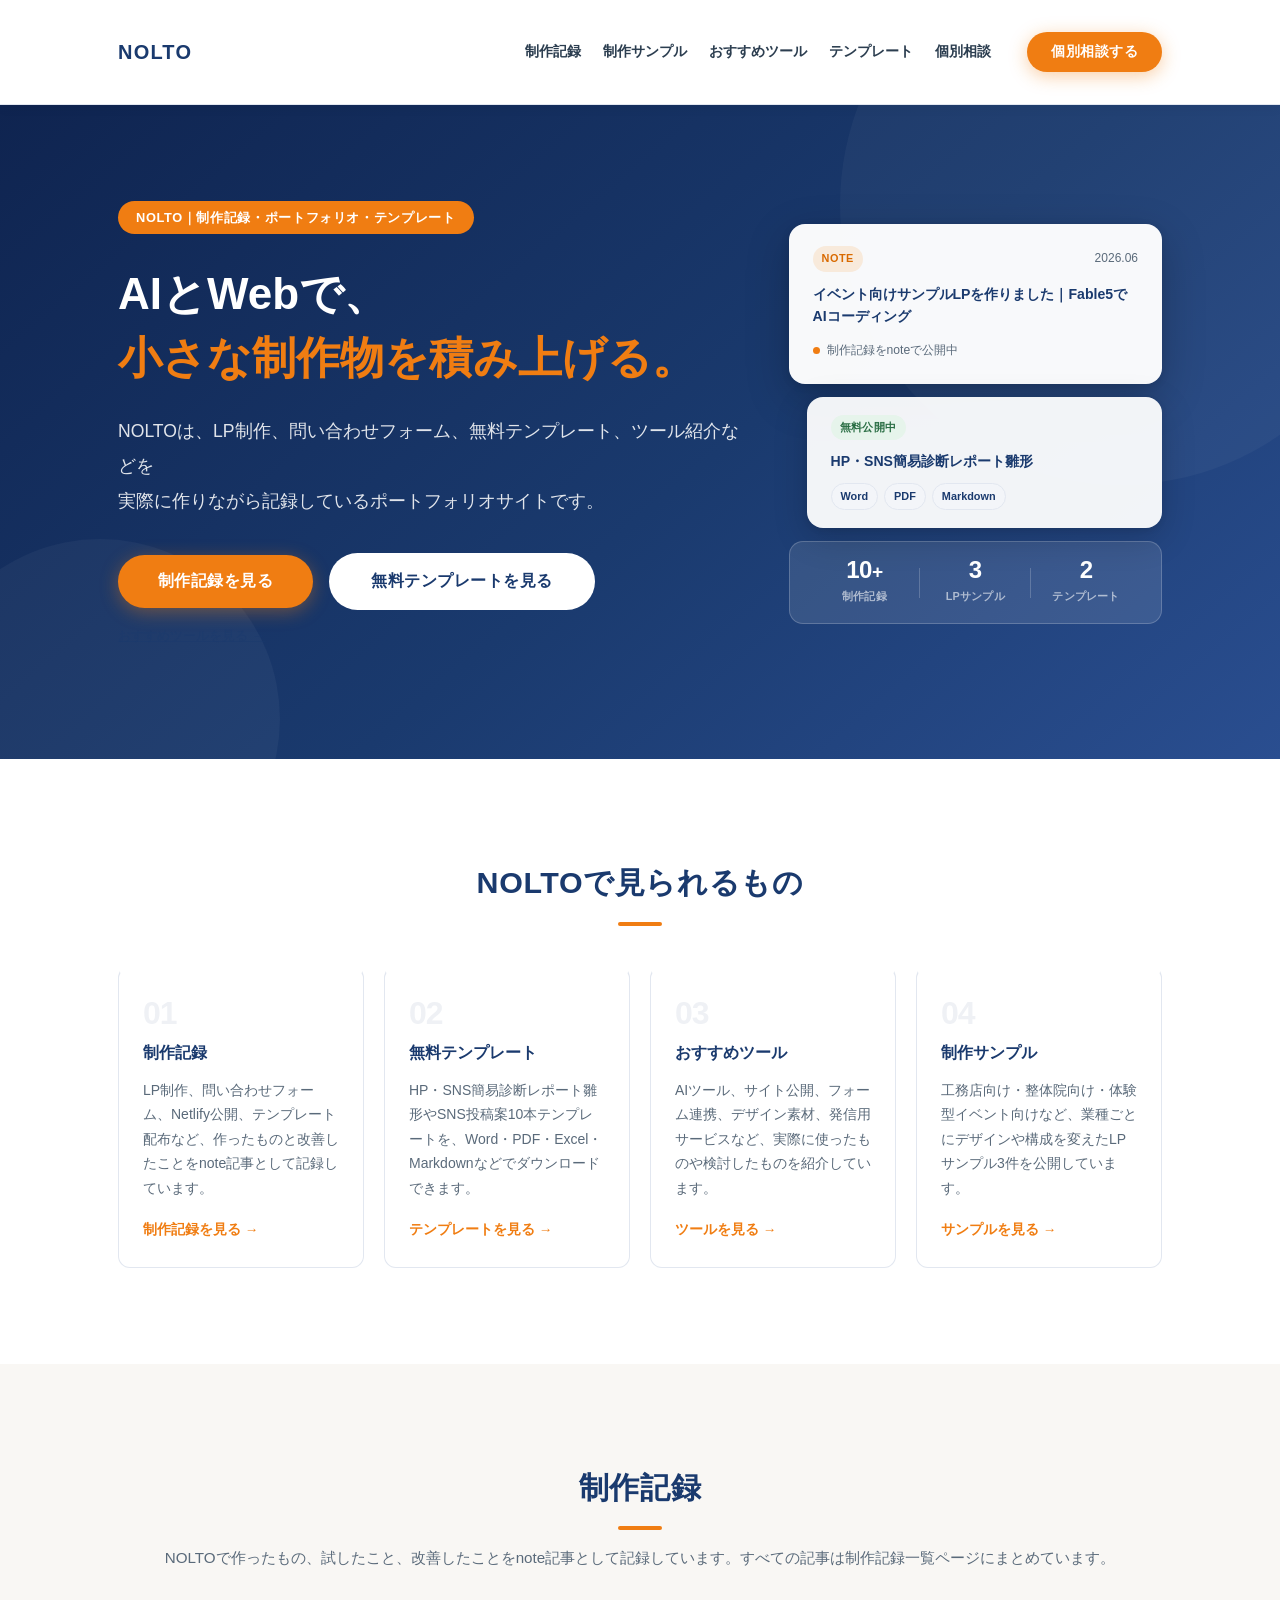
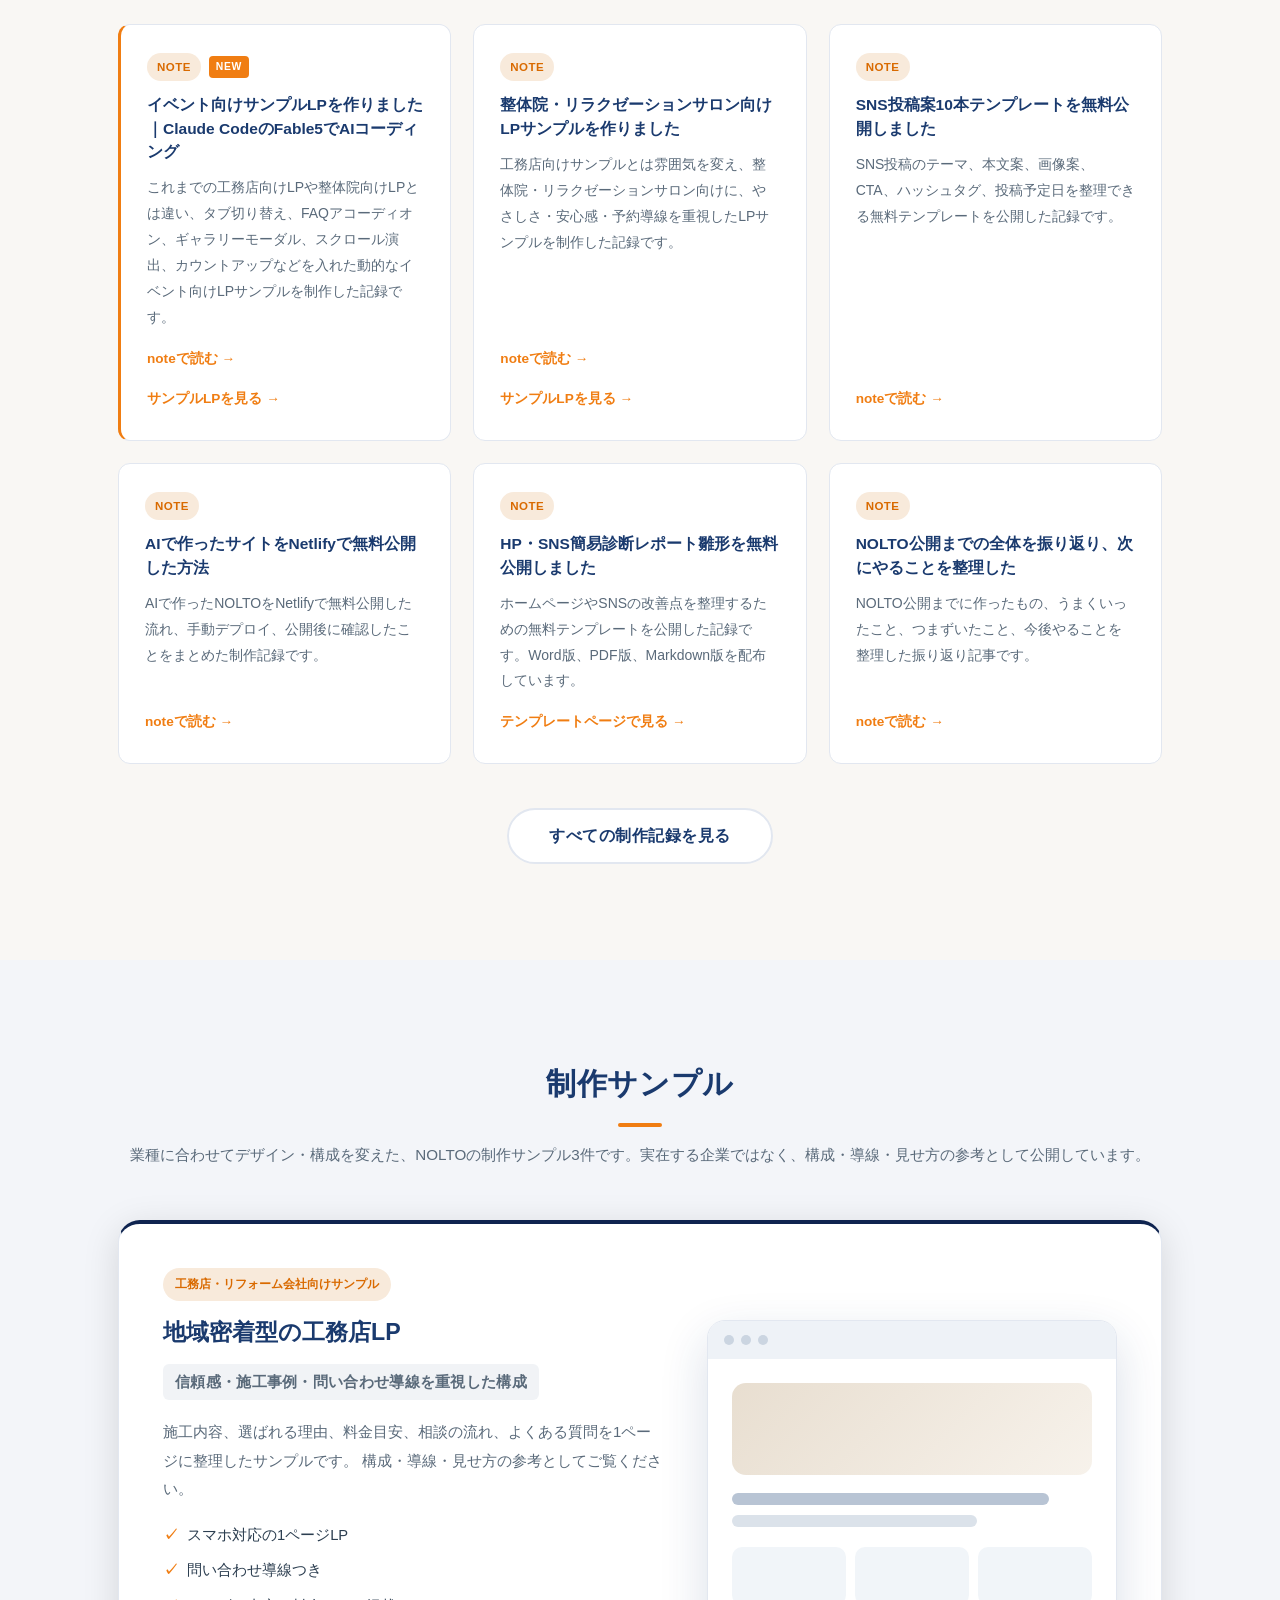
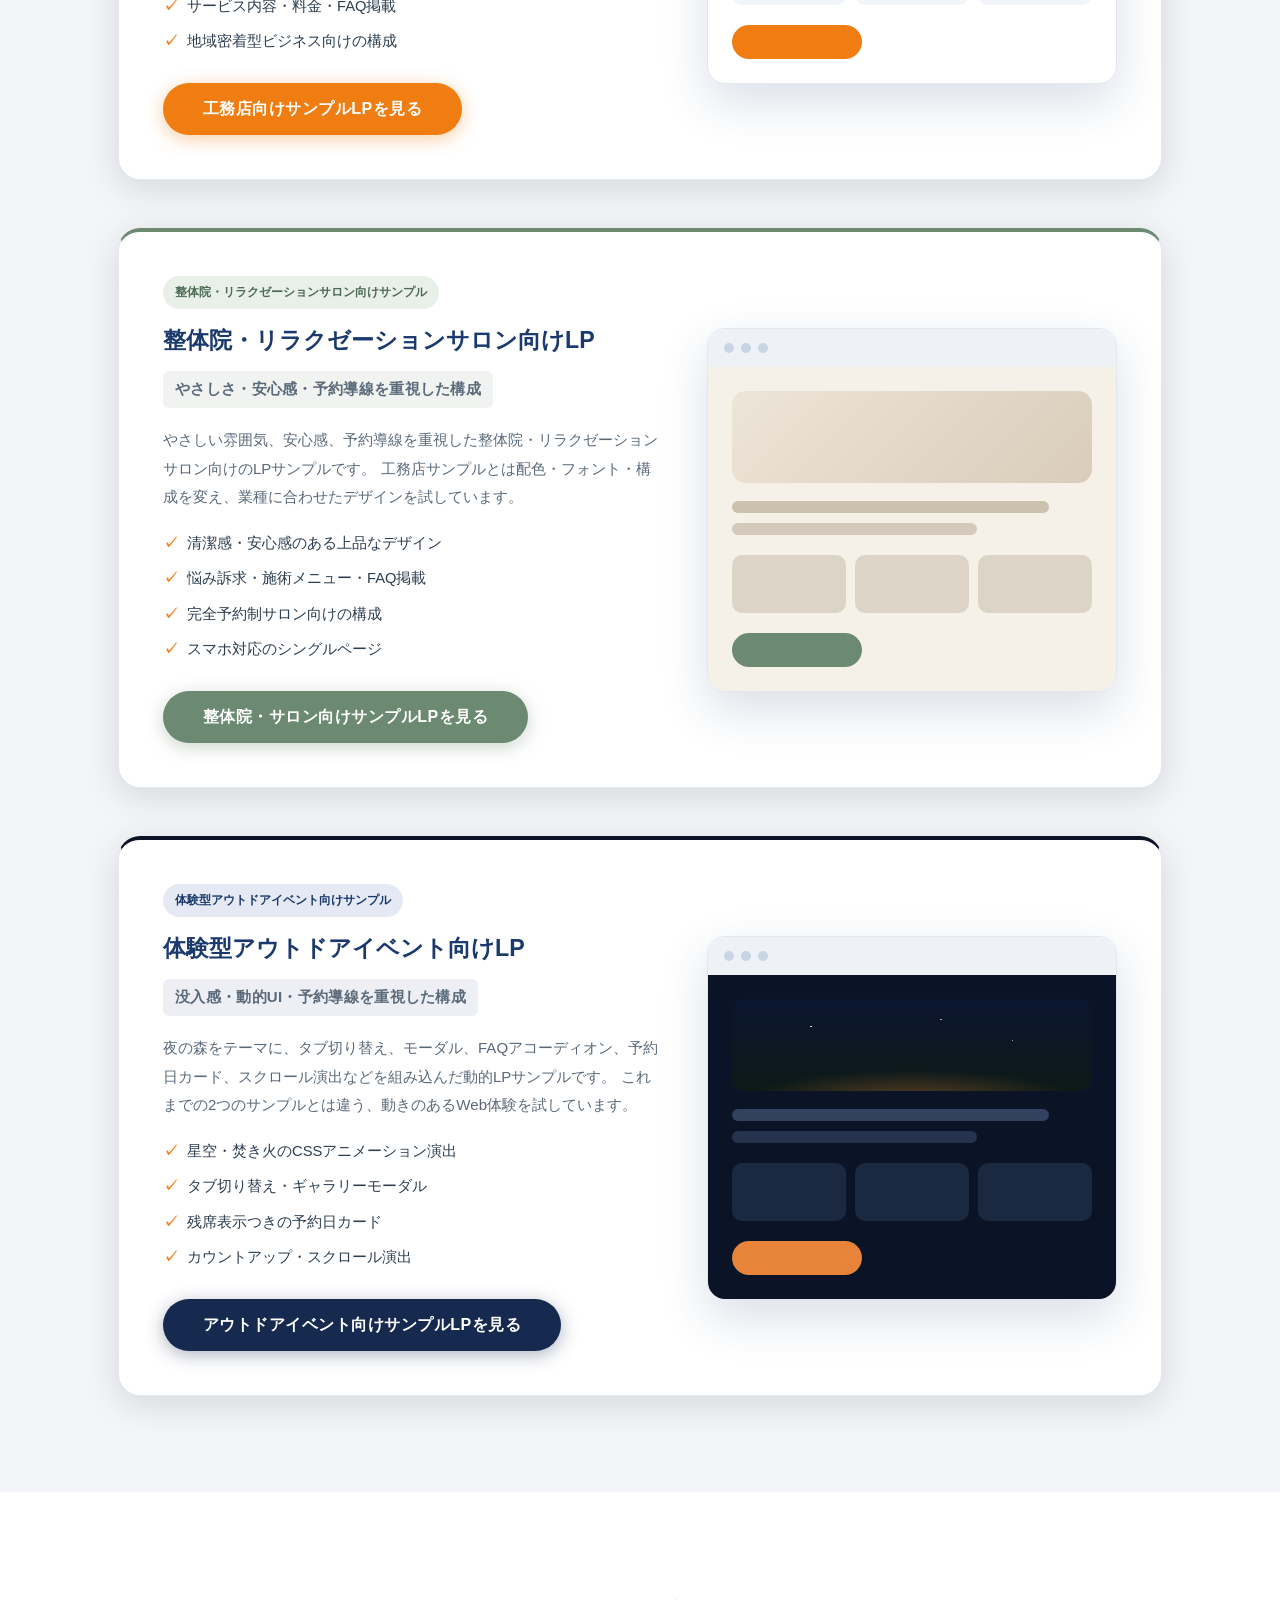
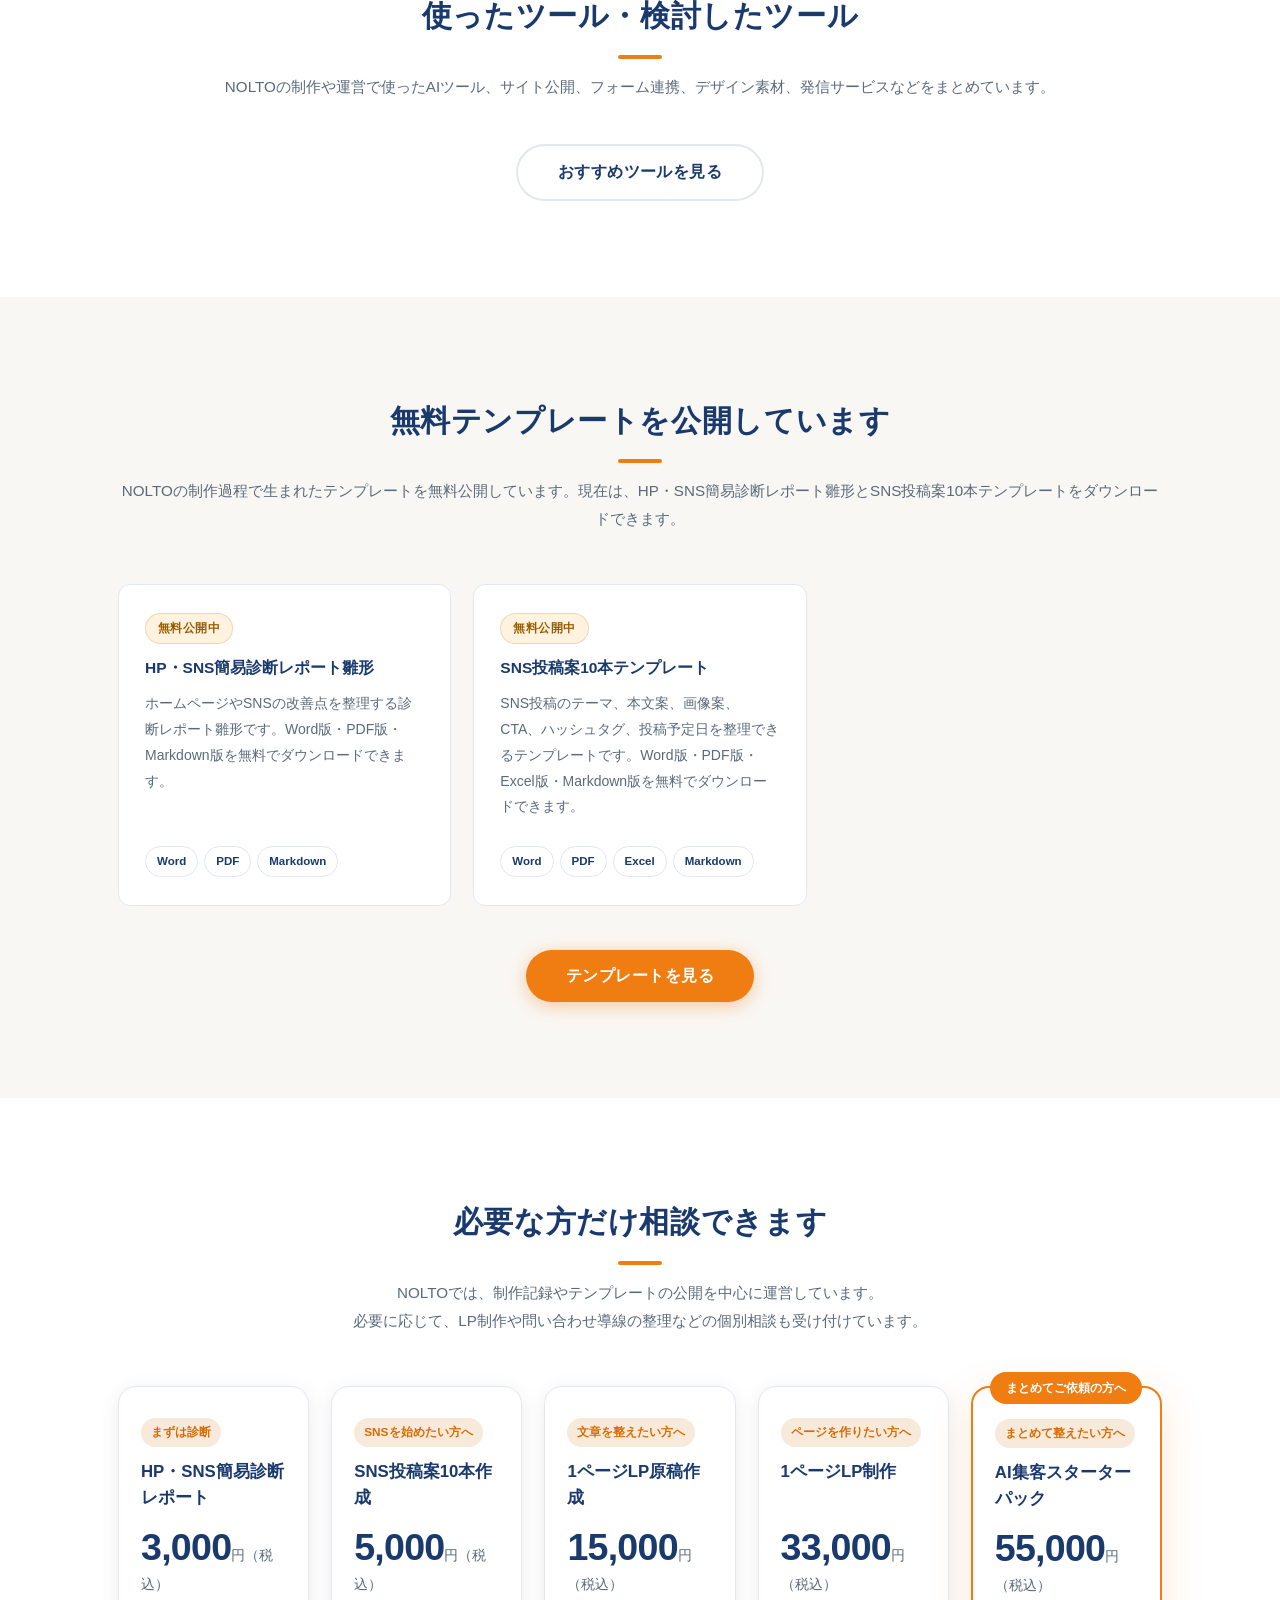
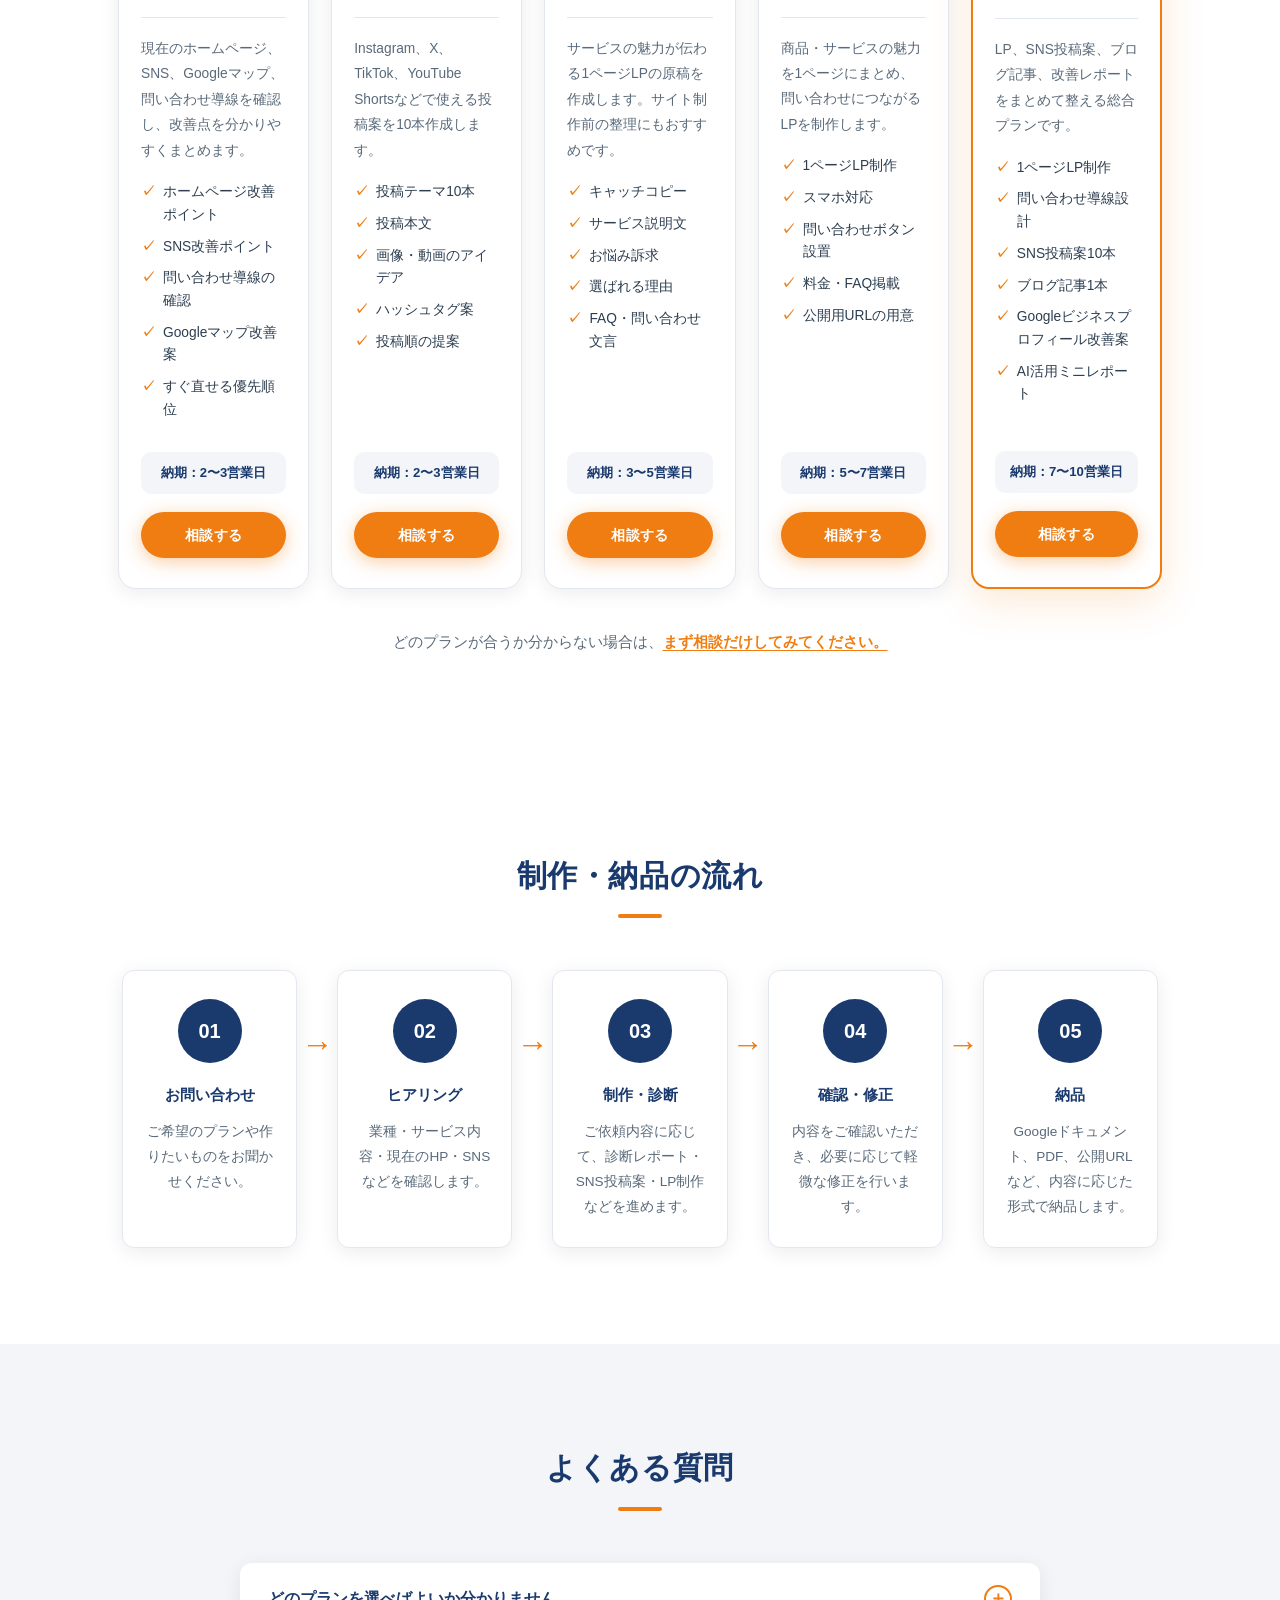
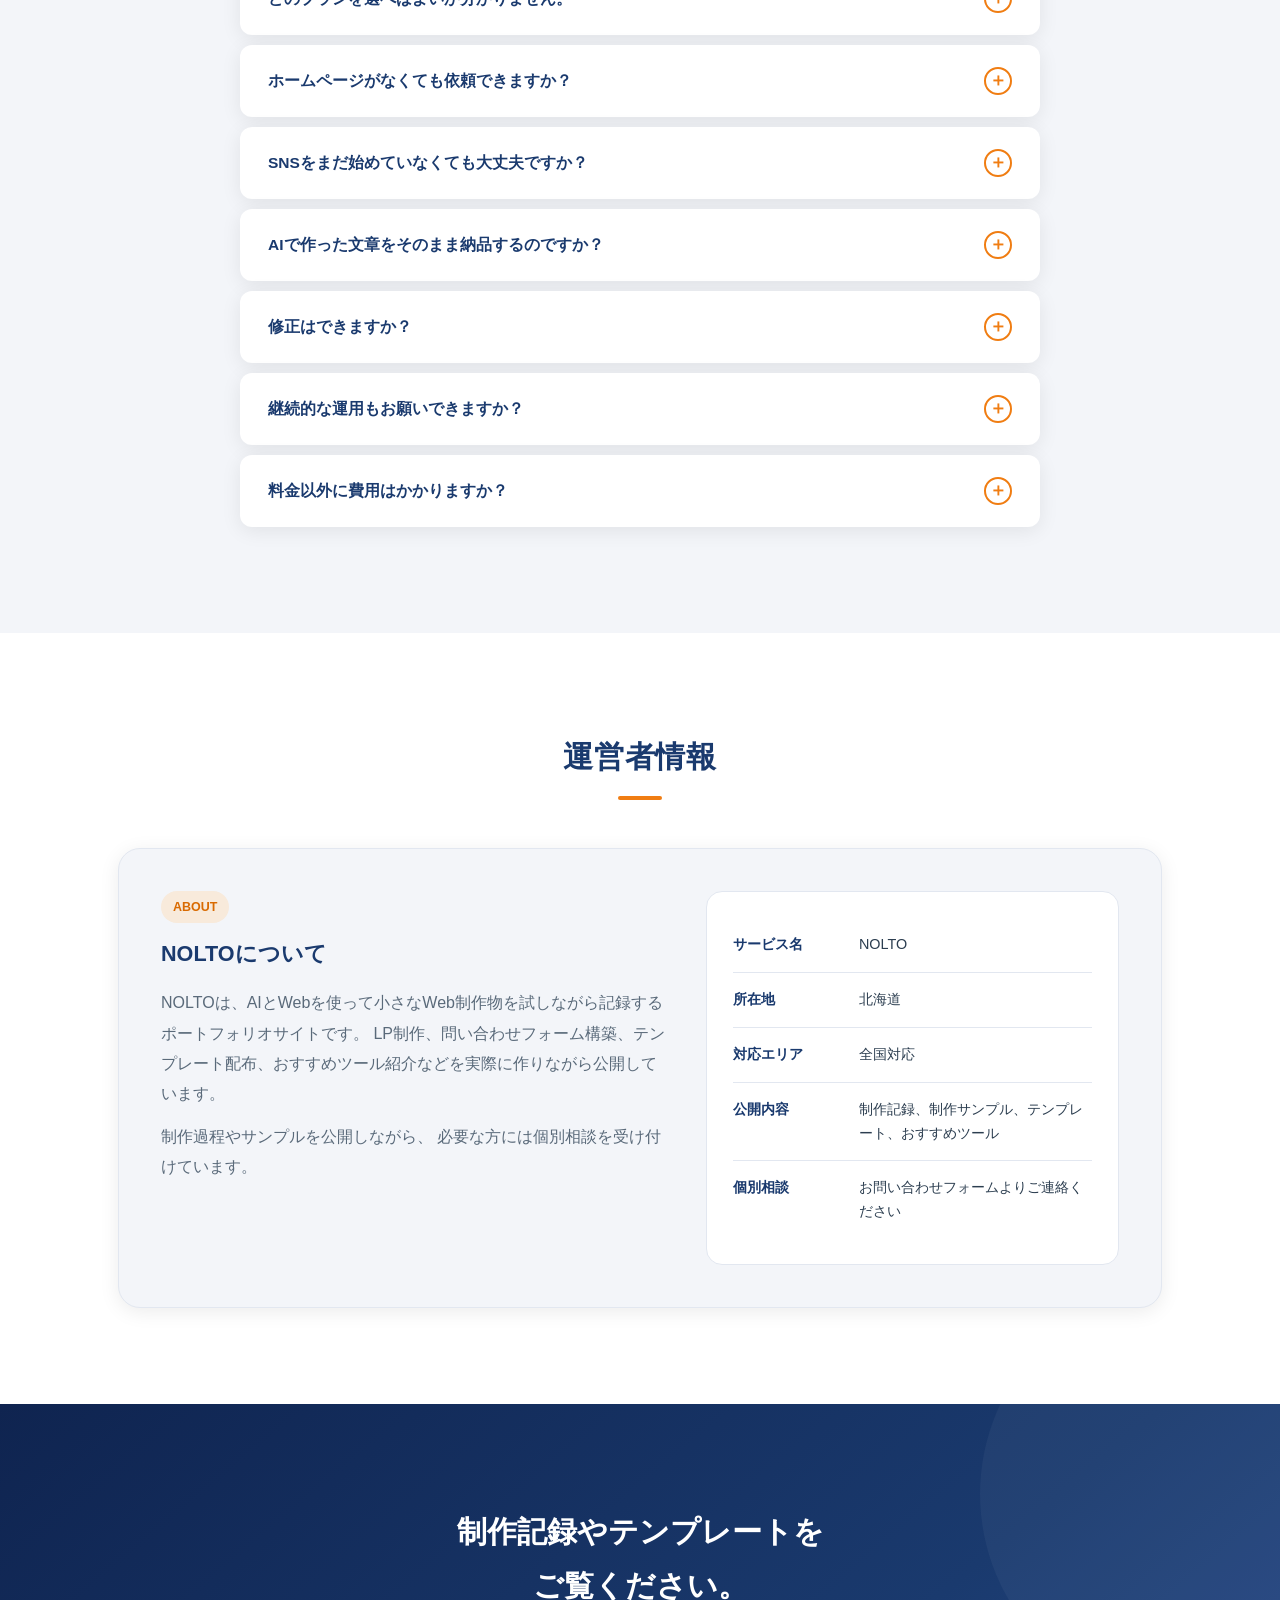
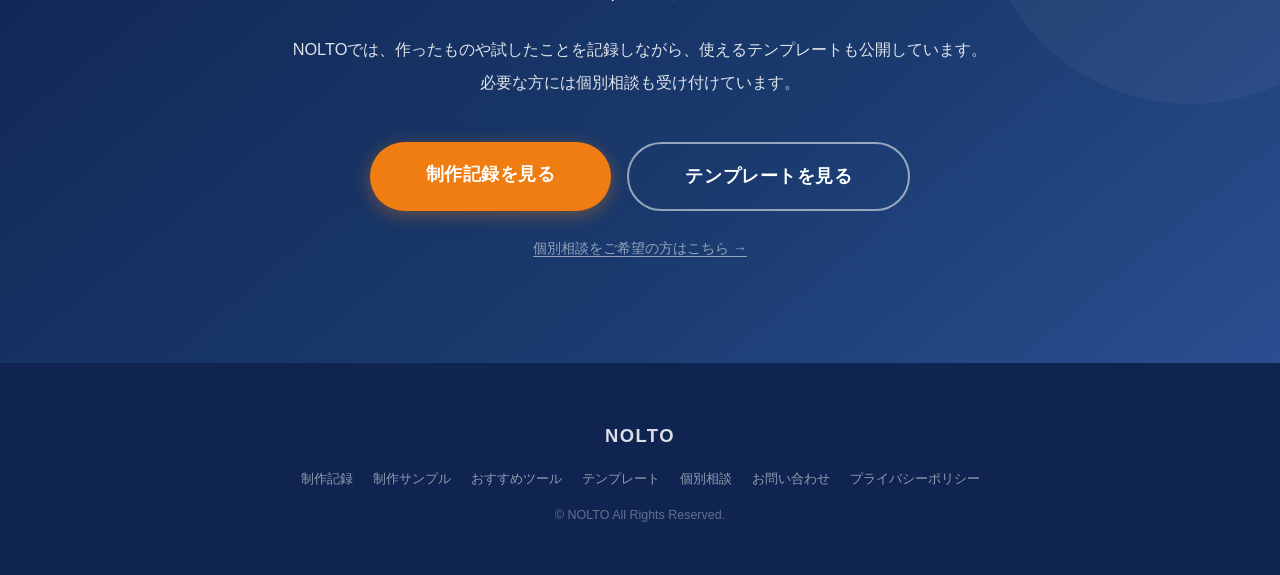
==== commit f8ff6434: "Add event LP article links" ====
--- a/index.html
+++ b/index.html
@@ -13,14 +13,14 @@
   <meta property="og:type" content="website">
   <meta property="og:title" content="NOLTO | AIとWebで小さな制作物を積み上げるポートフォリオ">
   <meta property="og:description" content="NOLTOは、AIとWebを使ったLP制作、問い合わせフォーム構築、テンプレート配布、ツール紹介などの制作記録をまとめたポートフォリオサイトです。">
-  <meta property="og:url" content="https://friendly-toffee-1c8e33.netlify.app/">
-  <meta property="og:image" content="https://friendly-toffee-1c8e33.netlify.app/images/ogp-nolto.png">
+  <meta property="og:url" content="https://nolto-web.github.io/nolto/">
+  <meta property="og:image" content="https://nolto-web.github.io/nolto/images/ogp-nolto.png">
   <meta property="og:image:width" content="1200">
   <meta property="og:image:height" content="630">
   <meta name="twitter:card" content="summary_large_image">
   <meta name="twitter:title" content="NOLTO | AIとWebで小さな制作物を積み上げるポートフォリオ">
   <meta name="twitter:description" content="NOLTOは、AIとWebを使ったLP制作、問い合わせフォーム構築、テンプレート配布、ツール紹介などの制作記録をまとめたポートフォリオサイトです。">
-  <meta name="twitter:image" content="https://friendly-toffee-1c8e33.netlify.app/images/ogp-nolto.png">
+  <meta name="twitter:image" content="https://nolto-web.github.io/nolto/images/ogp-nolto.png">
 
   <link rel="stylesheet" href="style.css">
 
@@ -103,7 +103,7 @@
             <span class="hv-tag-note">NOTE</span>
             <span class="hv-date">2026.06</span>
           </div>
-          <p class="hv-record-title">整体院・リラクゼーションサロン向けLPサンプルを作りました</p>
+          <p class="hv-record-title">イベント向けサンプルLPを作りました｜Fable5でAIコーディング</p>
           <div class="hv-record-meta">
             <span class="hv-dot"></span>
             <span>制作記録をnoteで公開中</span>
@@ -203,6 +203,15 @@
             <span class="record-tag">NOTE</span>
             <span class="record-new-label">NEW</span>
           </div>
+          <h3>イベント向けサンプルLPを作りました｜Claude CodeのFable5でAIコーディング</h3>
+          <p>これまでの工務店向けLPや整体院向けLPとは違い、タブ切り替え、FAQアコーディオン、ギャラリーモーダル、スクロール演出、カウントアップなどを入れた動的なイベント向けLPサンプルを制作した記録です。</p>
+          <!-- TODO: note記事URLを入れてください -->
+          <a href="#" class="record-link" target="_blank" rel="noopener">noteで読む →</a>
+          <a href="sample-night-forest/" class="record-link">サンプルLPを見る →</a>
+        </article>
+
+        <article class="record-card">
+          <span class="record-tag">NOTE</span>
           <h3>整体院・リラクゼーションサロン向けLPサンプルを作りました</h3>
           <p>工務店向けサンプルとは雰囲気を変え、整体院・リラクゼーションサロン向けに、やさしさ・安心感・予約導線を重視したLPサンプルを制作した記録です。</p>
           <a href="https://note.com/msy9989/n/nc29645d15f97?app_launch=false" class="record-link" target="_blank" rel="noopener">noteで読む →</a>
@@ -235,13 +244,6 @@
           <h3>NOLTO公開までの全体を振り返り、次にやることを整理した</h3>
           <p>NOLTO公開までに作ったもの、うまくいったこと、つまずいたこと、今後やることを整理した振り返り記事です。</p>
           <a href="https://note.com/msy9989/n/n6611e8b20c11" class="record-link" target="_blank" rel="noopener">noteで読む →</a>
-        </article>
-
-        <article class="record-card">
-          <span class="record-tag">NOTE</span>
-          <h3>問い合わせページを完成させ、実際に動作確認した方法</h3>
-          <p>問い合わせフォームの送信、スプレッドシート保存、メール通知、プラン自動選択を実際に確認した記録です。</p>
-          <a href="https://note.com/msy9989/n/n8b1477aa63bf" class="record-link" target="_blank" rel="noopener">noteで読む →</a>
         </article>
 
       </div>
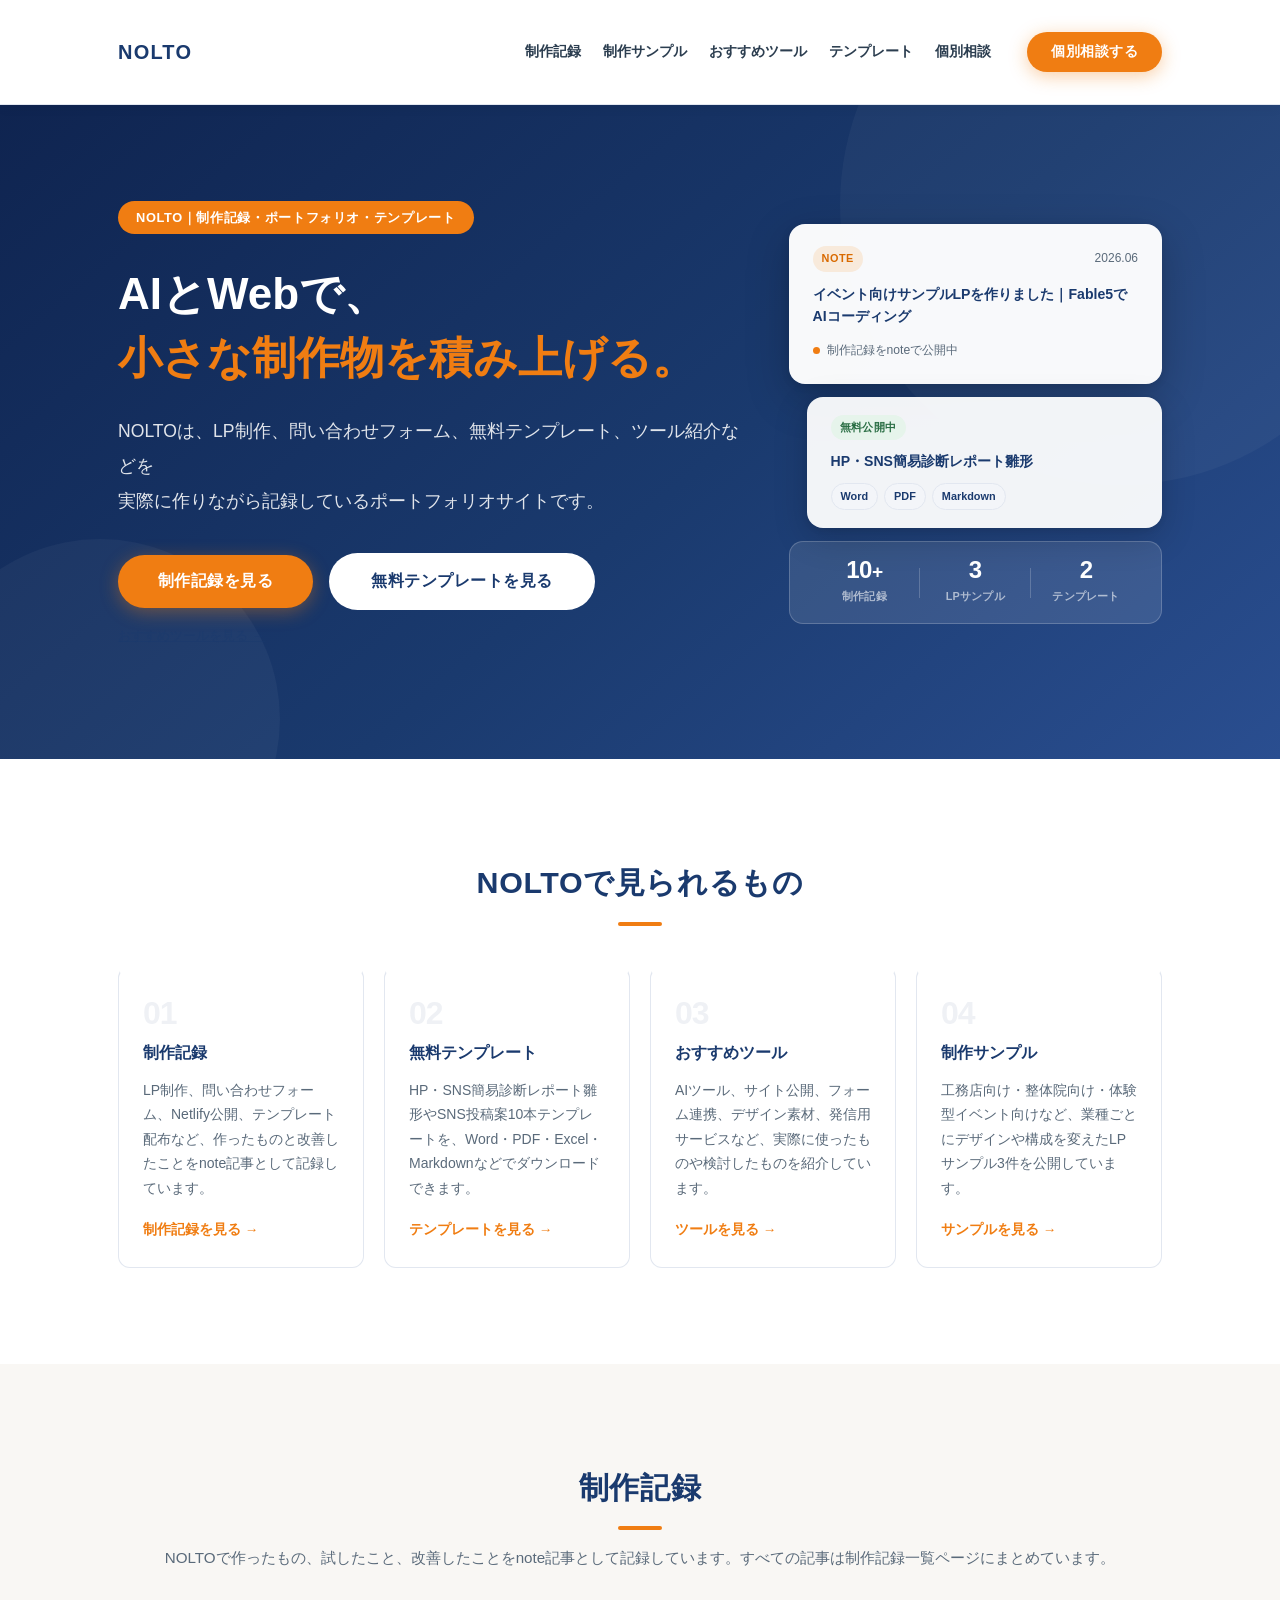
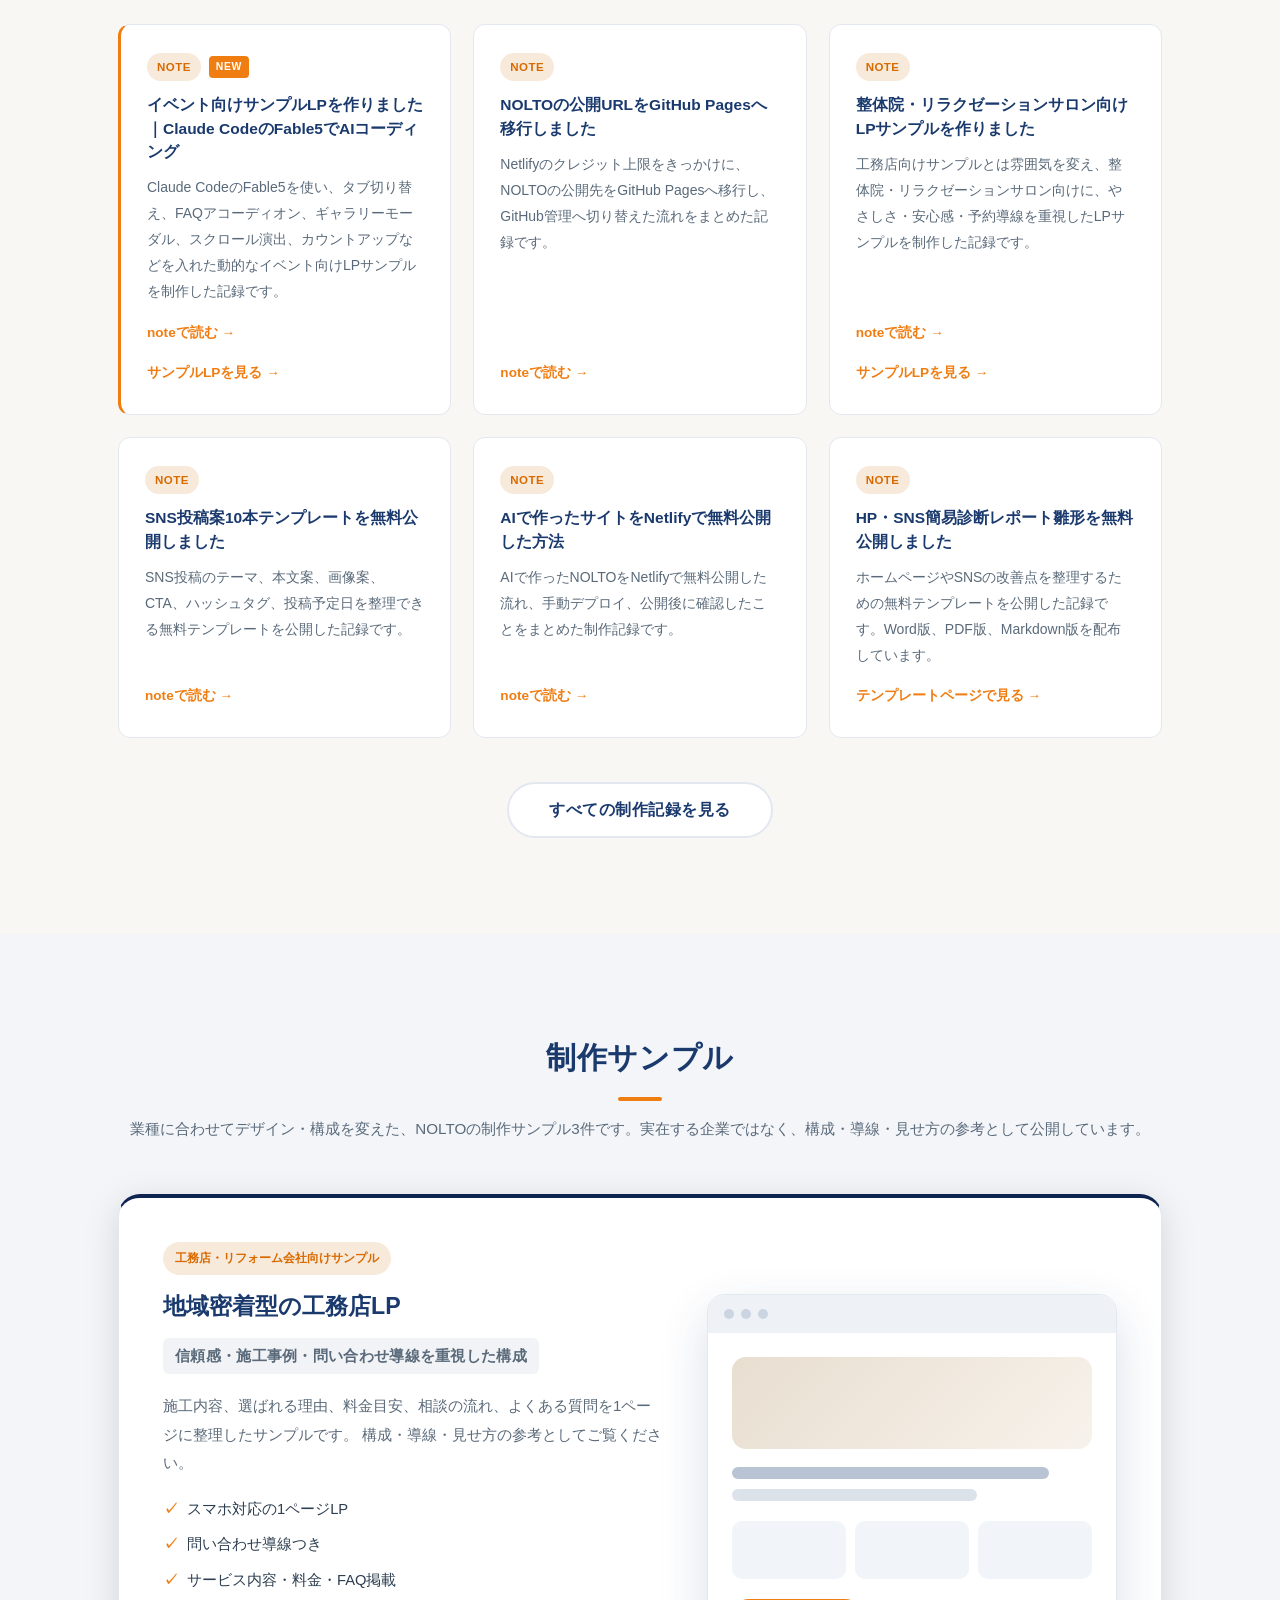
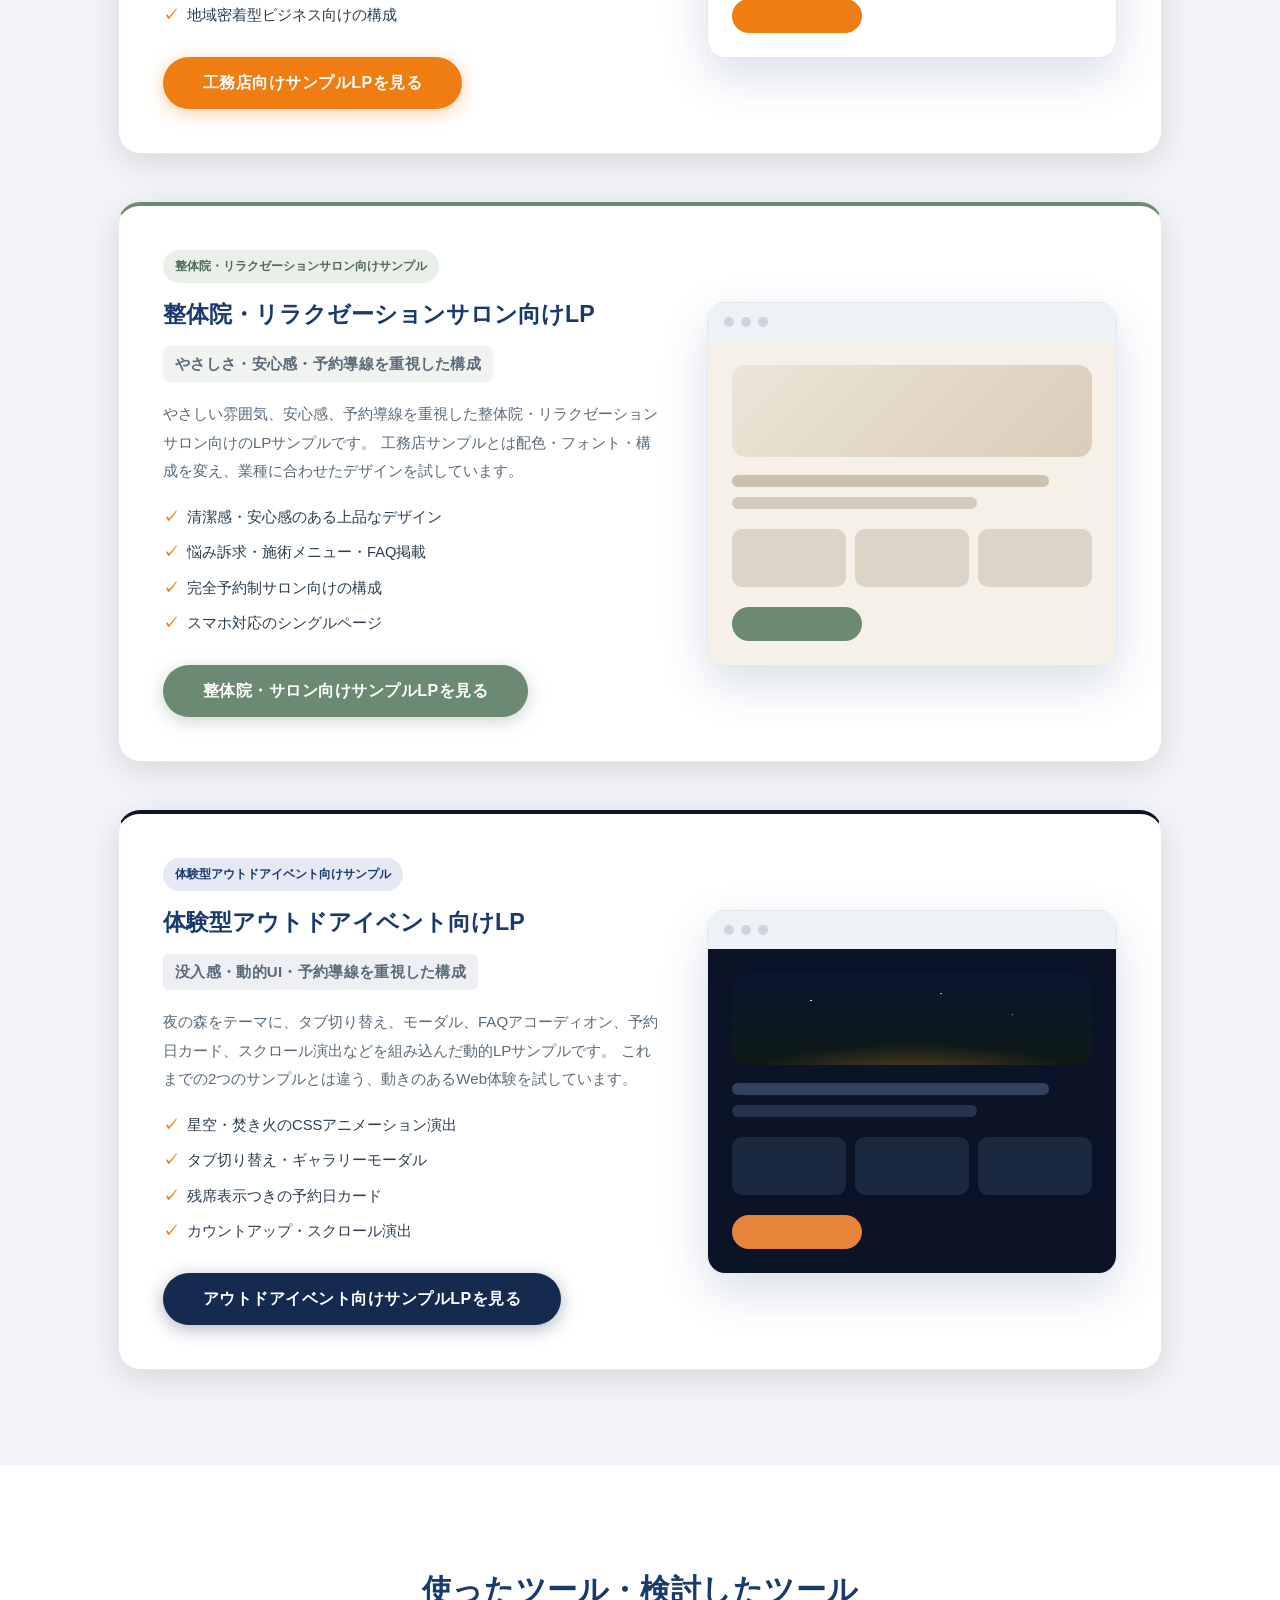
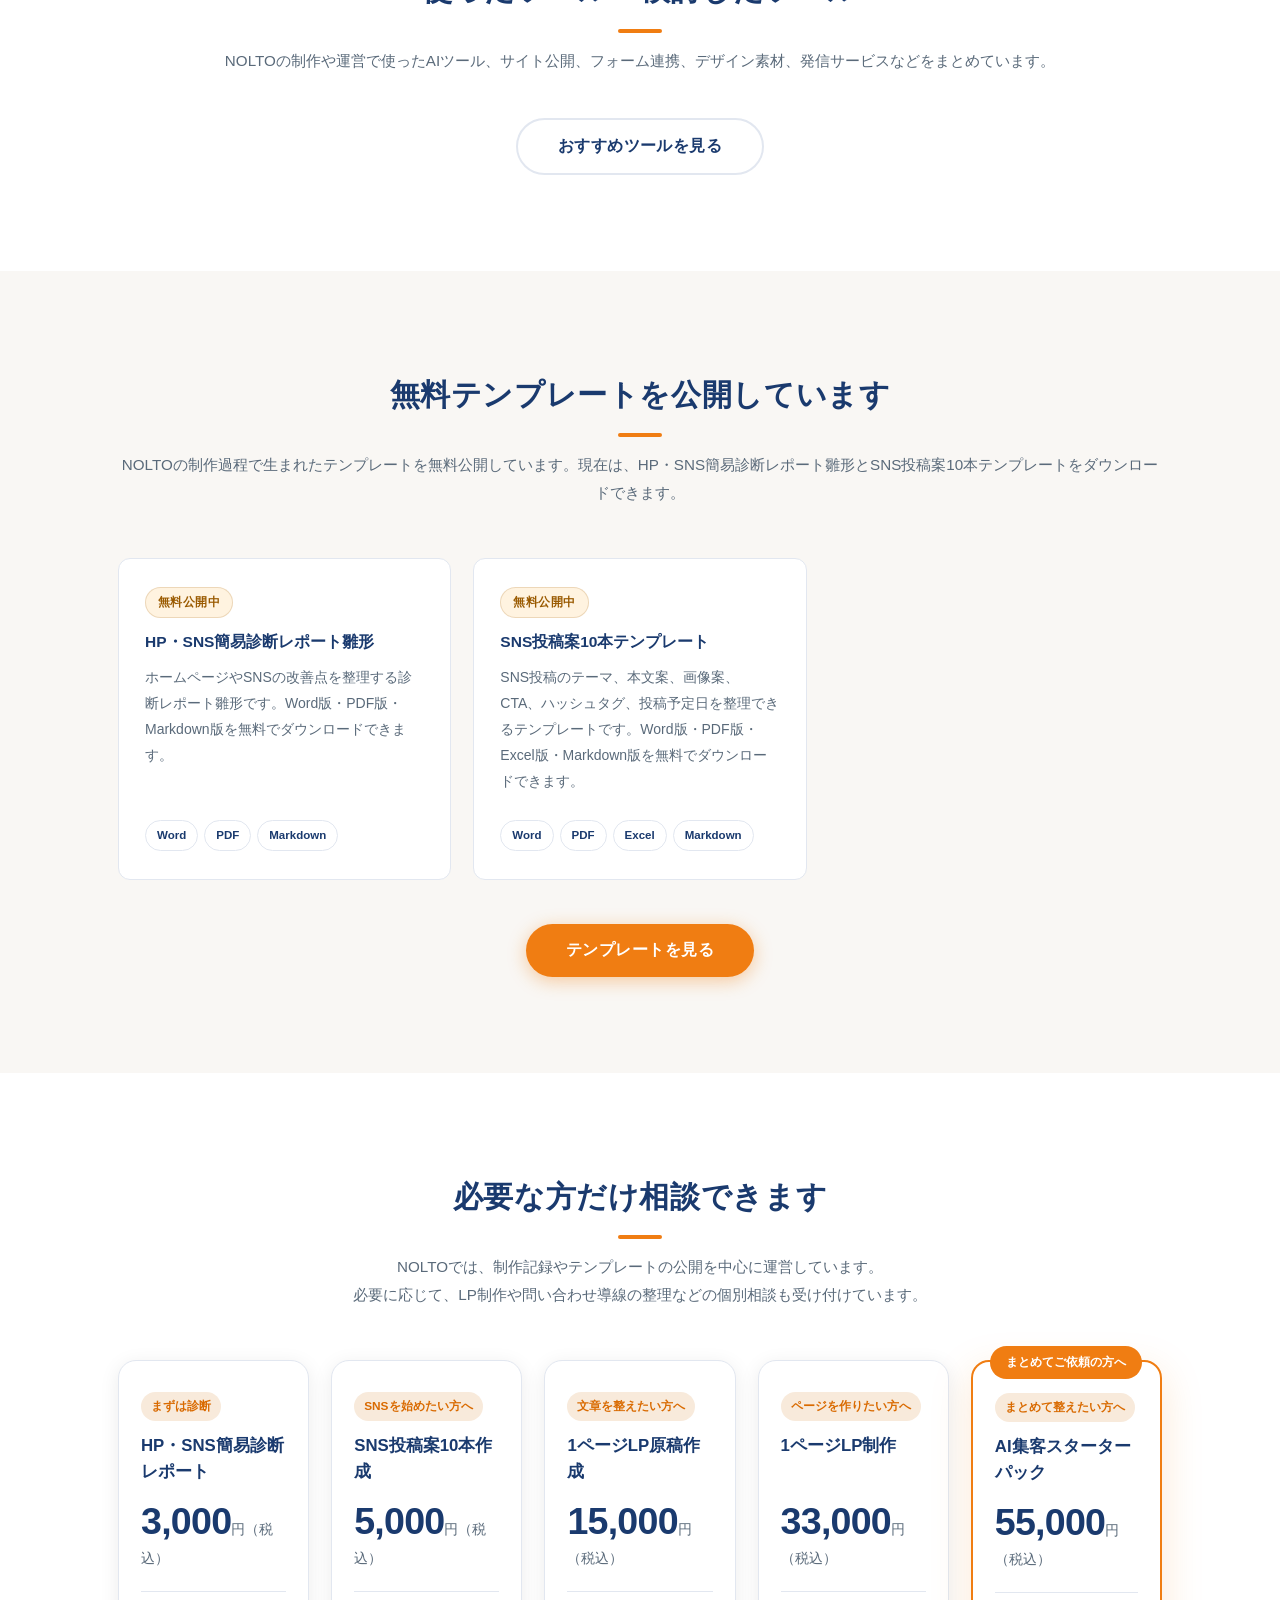
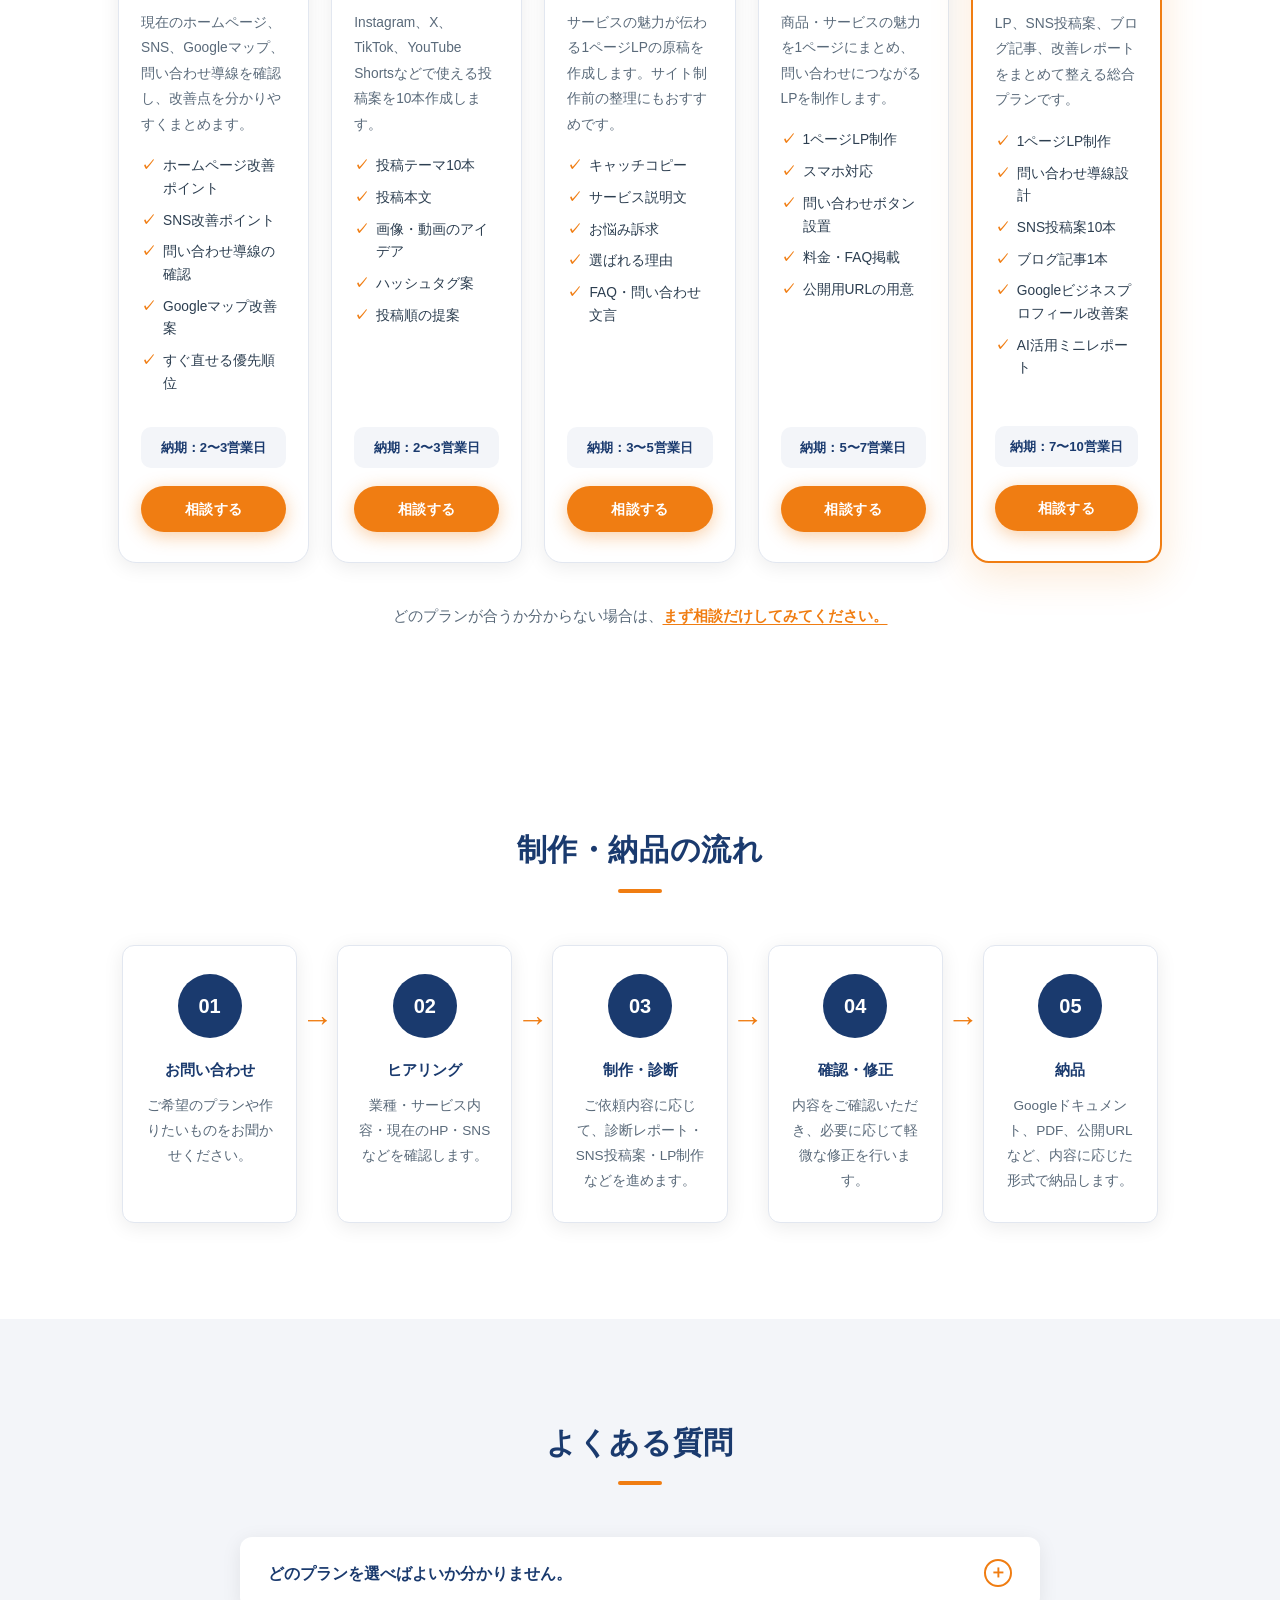
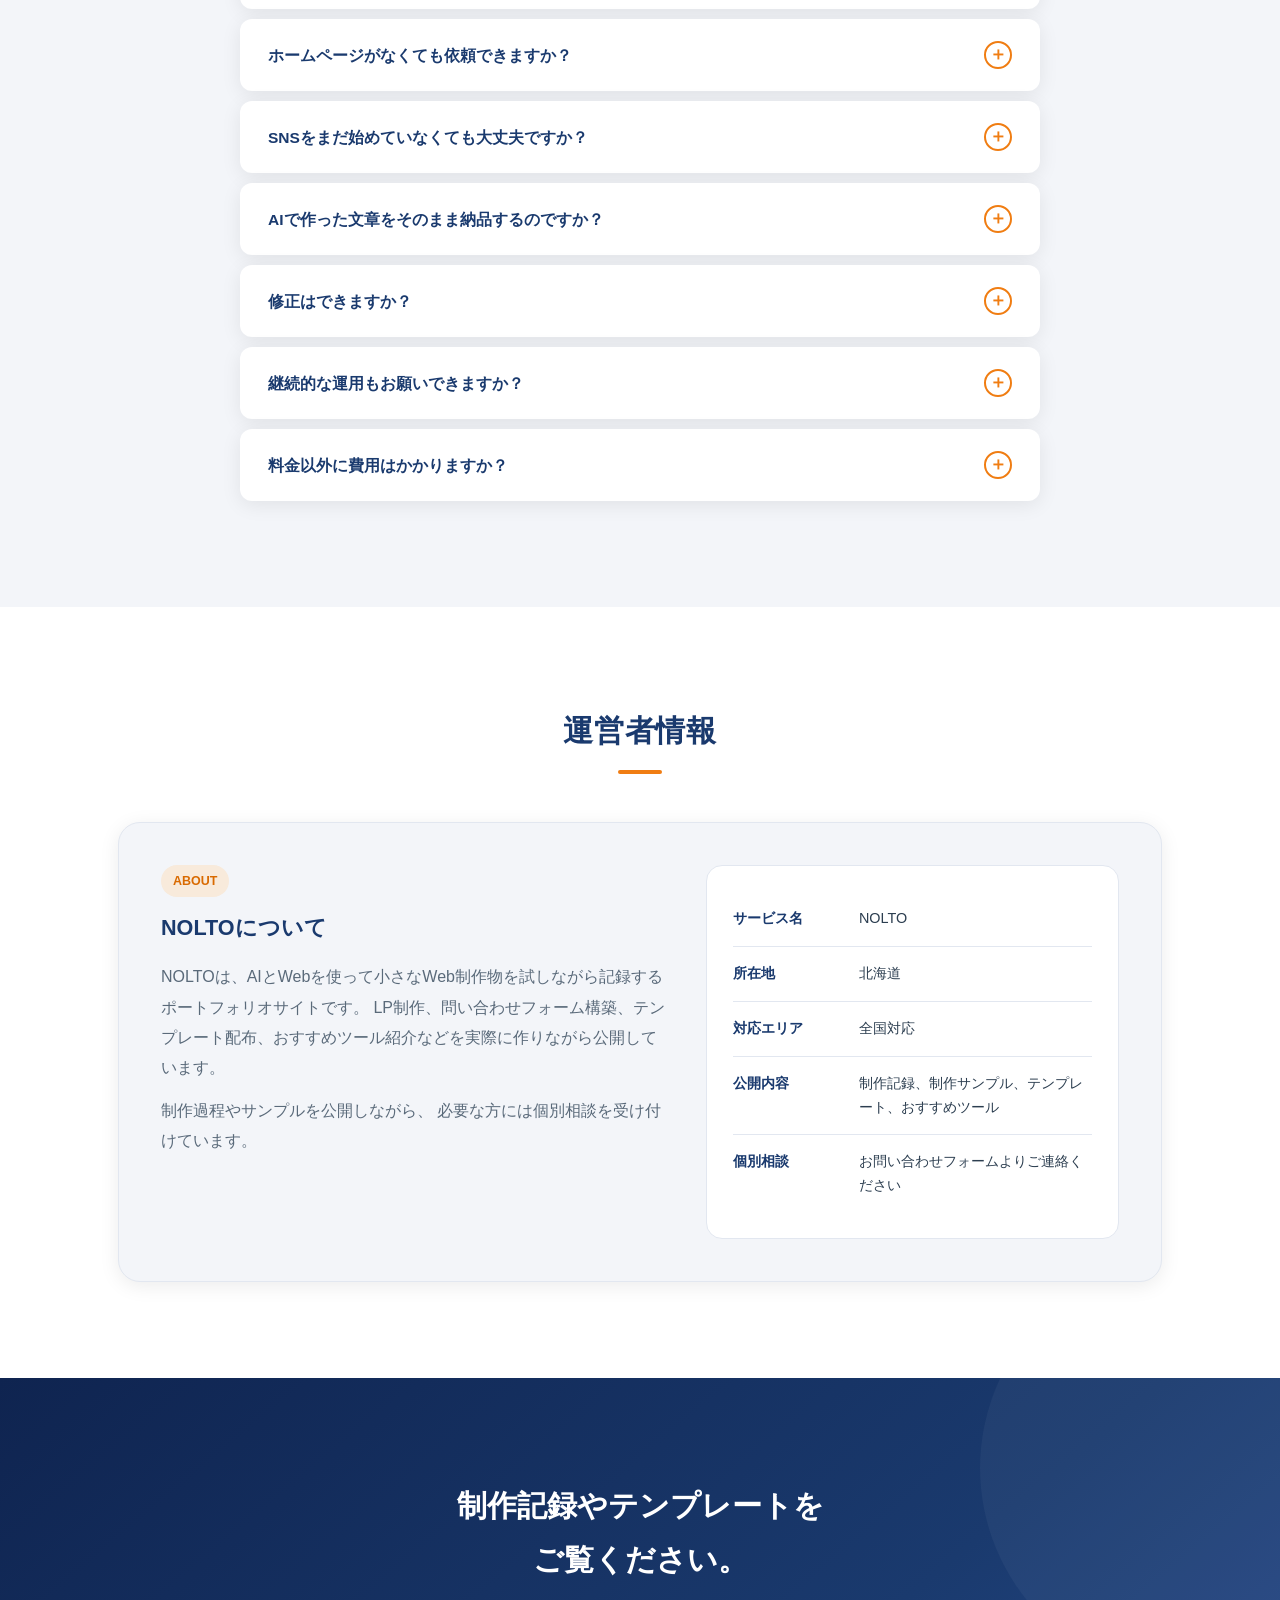
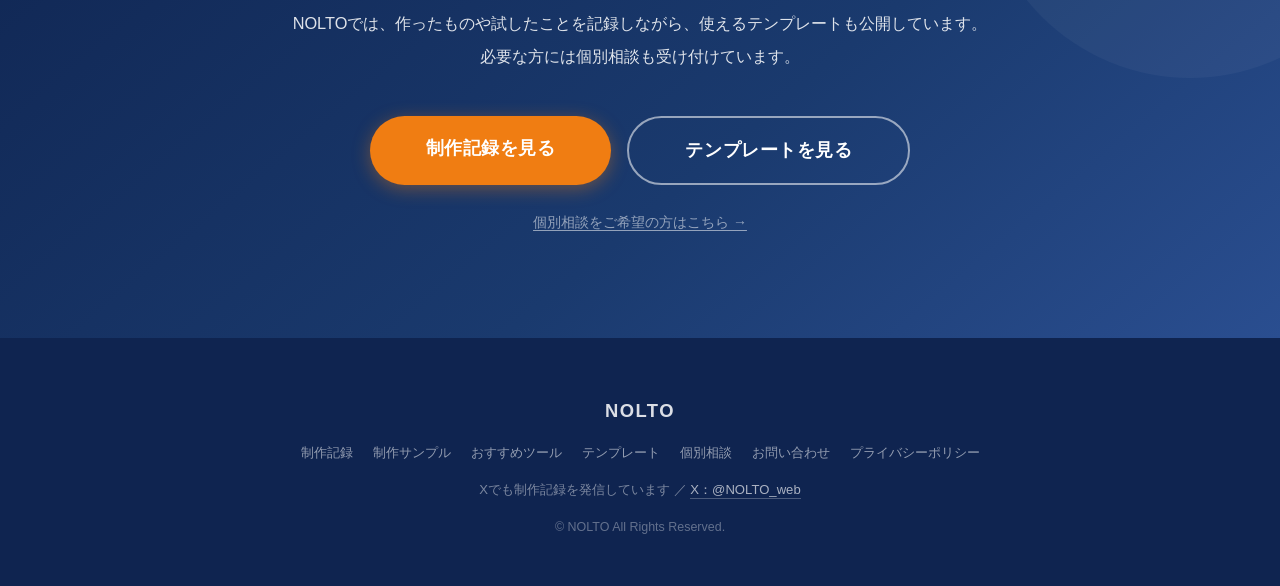
==== commit ce7fce52: "Add latest note articles and X profile link" ====
--- a/index.html
+++ b/index.html
@@ -204,10 +204,16 @@
             <span class="record-new-label">NEW</span>
           </div>
           <h3>イベント向けサンプルLPを作りました｜Claude CodeのFable5でAIコーディング</h3>
-          <p>これまでの工務店向けLPや整体院向けLPとは違い、タブ切り替え、FAQアコーディオン、ギャラリーモーダル、スクロール演出、カウントアップなどを入れた動的なイベント向けLPサンプルを制作した記録です。</p>
-          <!-- TODO: note記事URLを入れてください -->
-          <a href="#" class="record-link" target="_blank" rel="noopener">noteで読む →</a>
+          <p>Claude CodeのFable5を使い、タブ切り替え、FAQアコーディオン、ギャラリーモーダル、スクロール演出、カウントアップなどを入れた動的なイベント向けLPサンプルを制作した記録です。</p>
+          <a href="https://note.com/nolto_web/n/nb9e7a95d3b45" class="record-link" target="_blank" rel="noopener">noteで読む →</a>
           <a href="sample-night-forest/" class="record-link">サンプルLPを見る →</a>
+        </article>
+
+        <article class="record-card">
+          <span class="record-tag">NOTE</span>
+          <h3>NOLTOの公開URLをGitHub Pagesへ移行しました</h3>
+          <p>Netlifyのクレジット上限をきっかけに、NOLTOの公開先をGitHub Pagesへ移行し、GitHub管理へ切り替えた流れをまとめた記録です。</p>
+          <a href="https://note.com/nolto_web/n/nf5975db35410" class="record-link" target="_blank" rel="noopener">noteで読む →</a>
         </article>
 
         <article class="record-card">
@@ -237,13 +243,6 @@
           <h3>HP・SNS簡易診断レポート雛形を無料公開しました</h3>
           <p>ホームページやSNSの改善点を整理するための無料テンプレートを公開した記録です。Word版、PDF版、Markdown版を配布しています。</p>
           <a href="templates.html" class="record-link">テンプレートページで見る →</a>
-        </article>
-
-        <article class="record-card">
-          <span class="record-tag">NOTE</span>
-          <h3>NOLTO公開までの全体を振り返り、次にやることを整理した</h3>
-          <p>NOLTO公開までに作ったもの、うまくいったこと、つまずいたこと、今後やることを整理した振り返り記事です。</p>
-          <a href="https://note.com/msy9989/n/n6611e8b20c11" class="record-link" target="_blank" rel="noopener">noteで読む →</a>
         </article>
 
       </div>
@@ -794,6 +793,7 @@
         <a href="contact.html">お問い合わせ</a>
         <a href="privacy.html">プライバシーポリシー</a>
       </nav>
+      <p class="footer-sns">Xでも制作記録を発信しています ／ <a href="https://x.com/NOLTO_web" target="_blank" rel="noopener">X：@NOLTO_web</a></p>
       <p class="footer-copy">© NOLTO All Rights Reserved.</p>
     </div>
   </footer>
--- a/style.css
+++ b/style.css
@@ -2280,6 +2280,26 @@
   margin: 0;
 }
 
+.footer-sns {
+  font-size: .82rem;
+  color: rgba(255,255,255,.45);
+  margin: 0;
+  text-align: center;
+}
+
+.footer-sns a {
+  color: rgba(255,255,255,.65);
+  text-decoration: none;
+  border-bottom: 1px solid rgba(255,255,255,.25);
+  padding-bottom: 1px;
+  transition: color .2s, border-color .2s;
+}
+
+.footer-sns a:hover {
+  color: #fff;
+  border-color: rgba(255,255,255,.7);
+}
+
 /* ================================================
    Policy Page  (privacy.html)
    ================================================ */
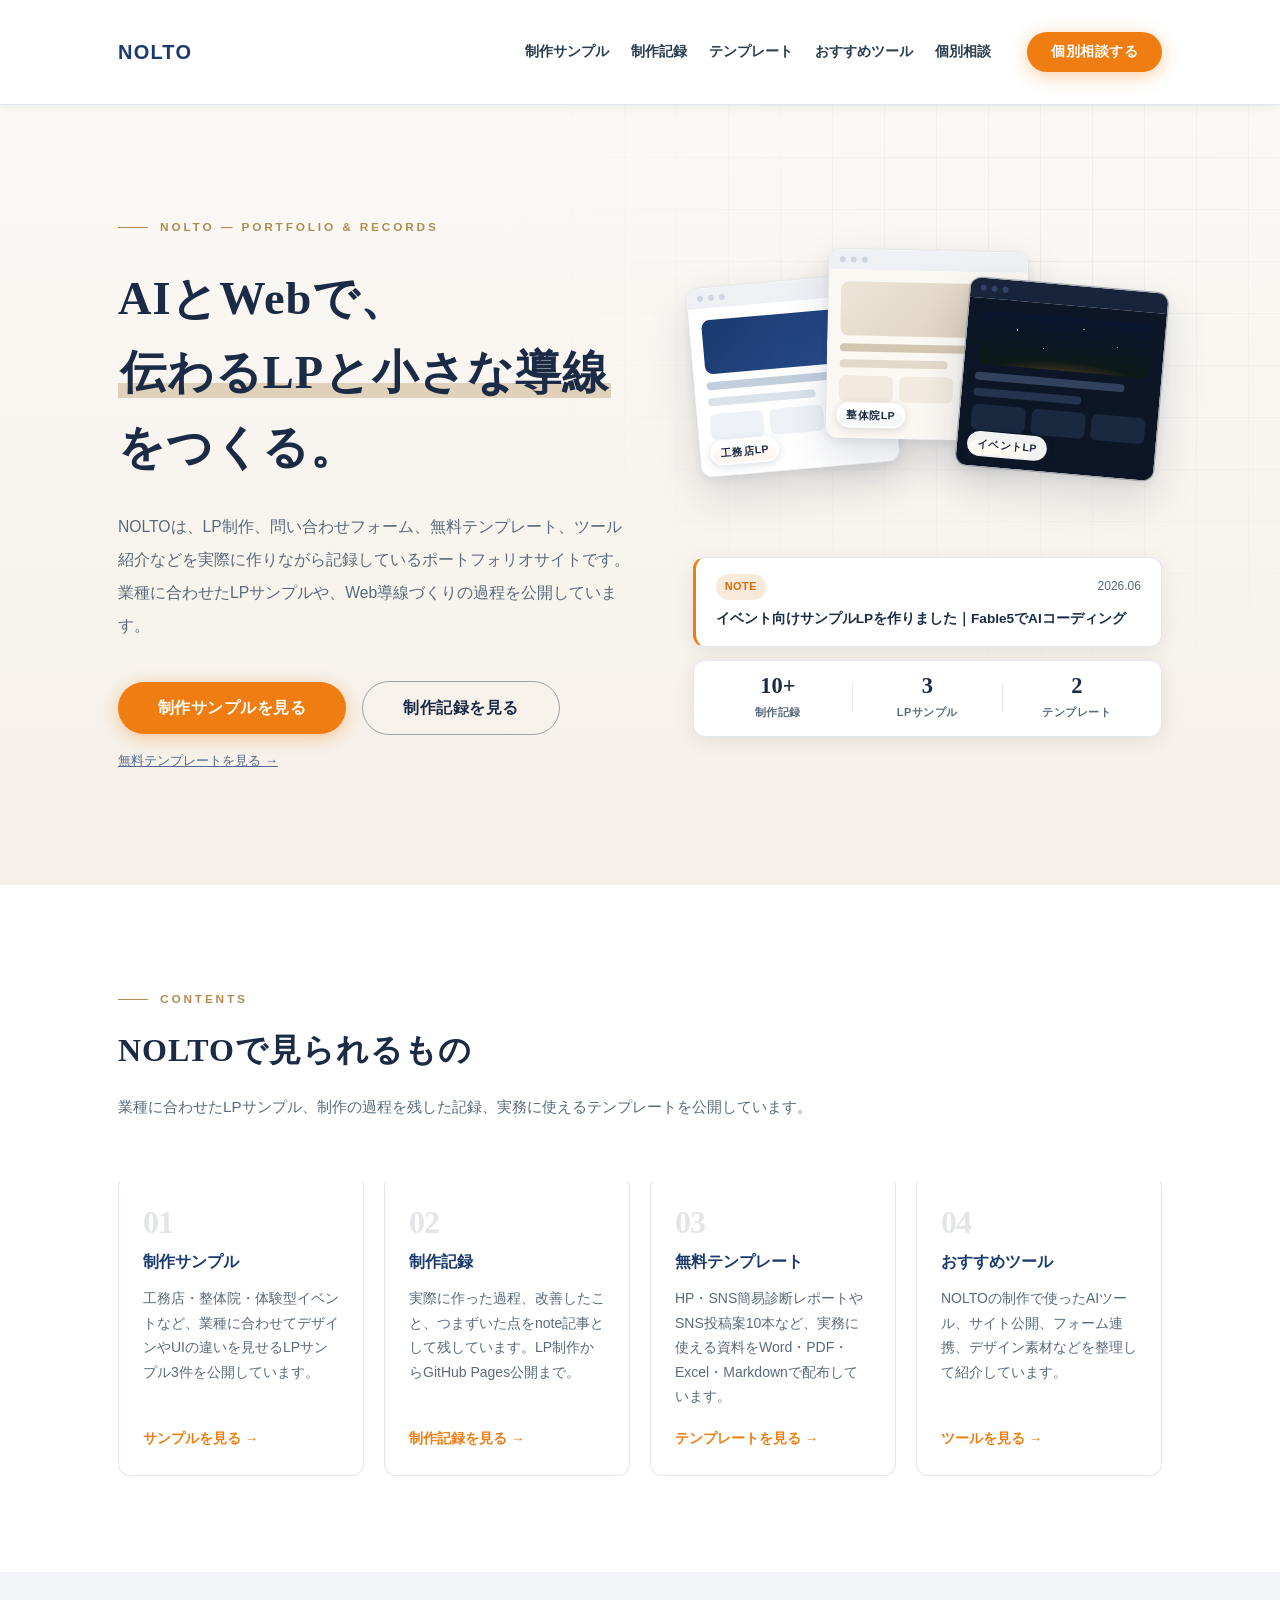
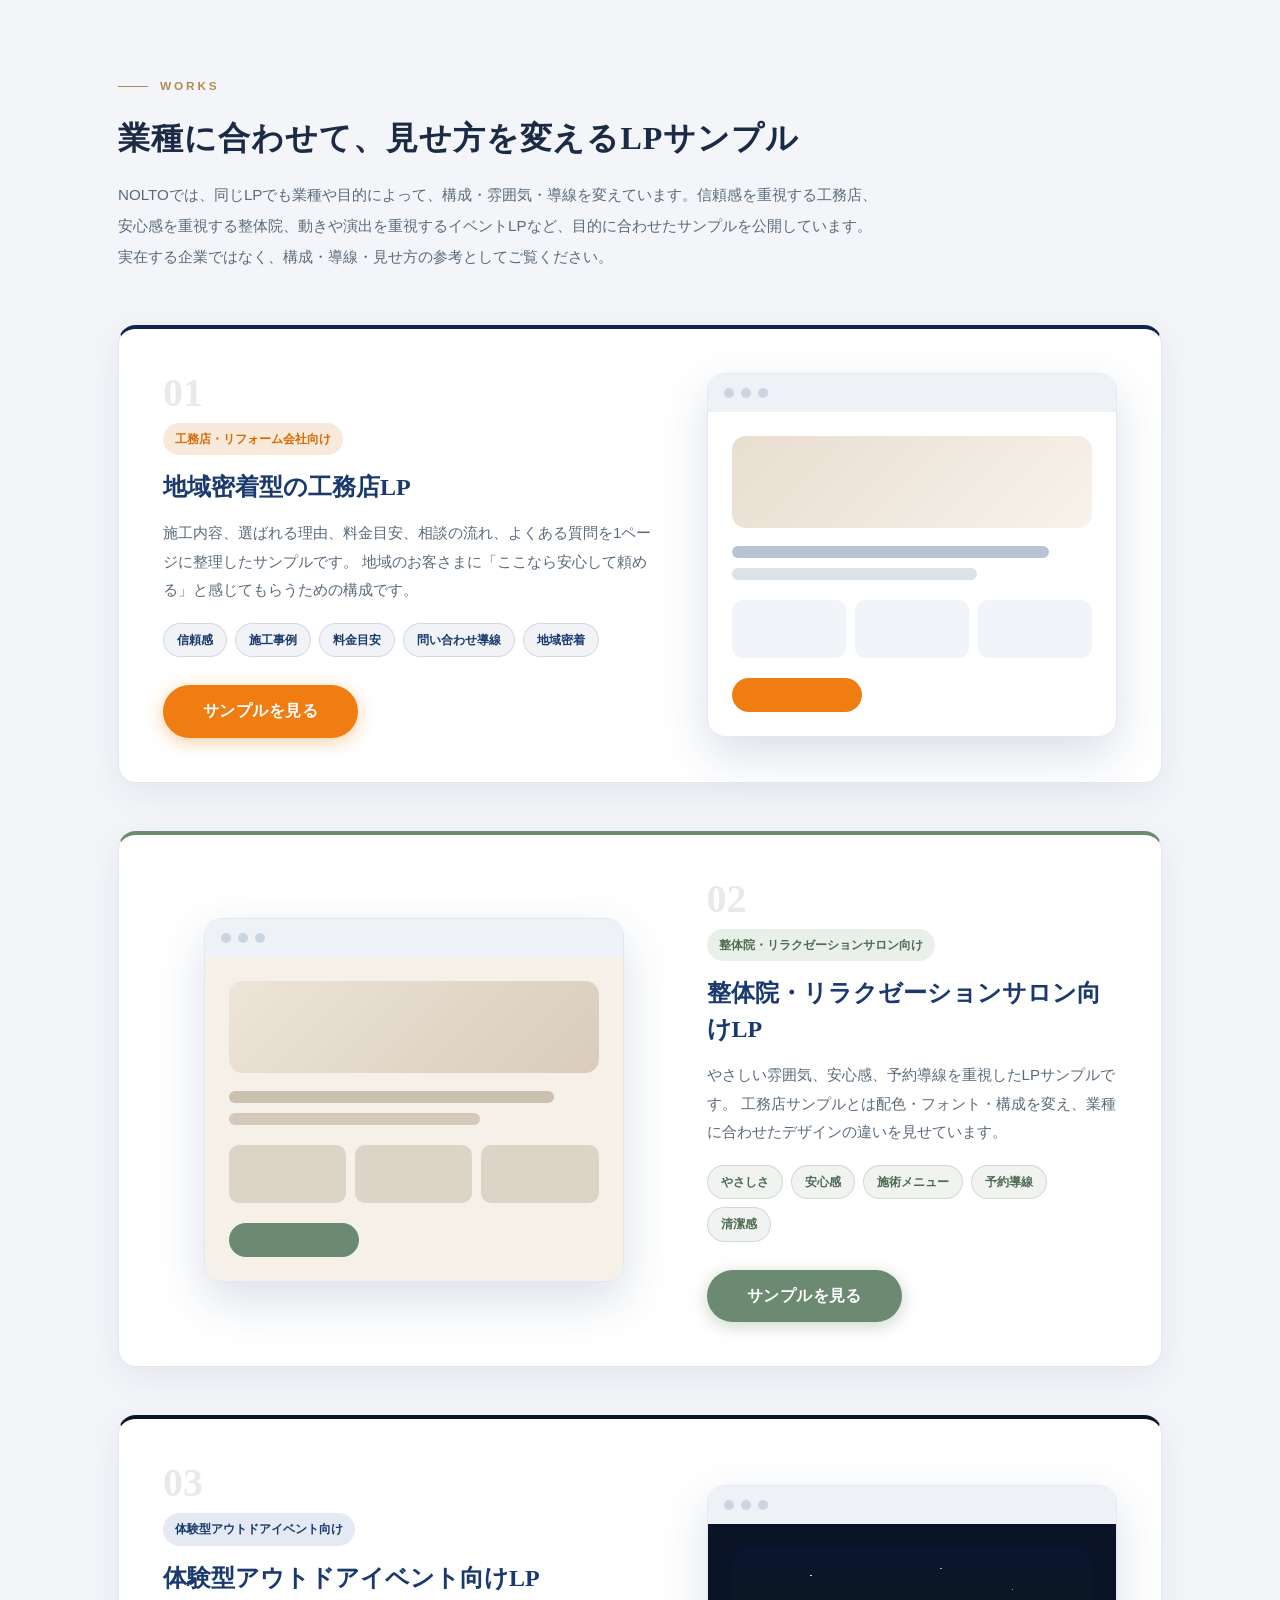
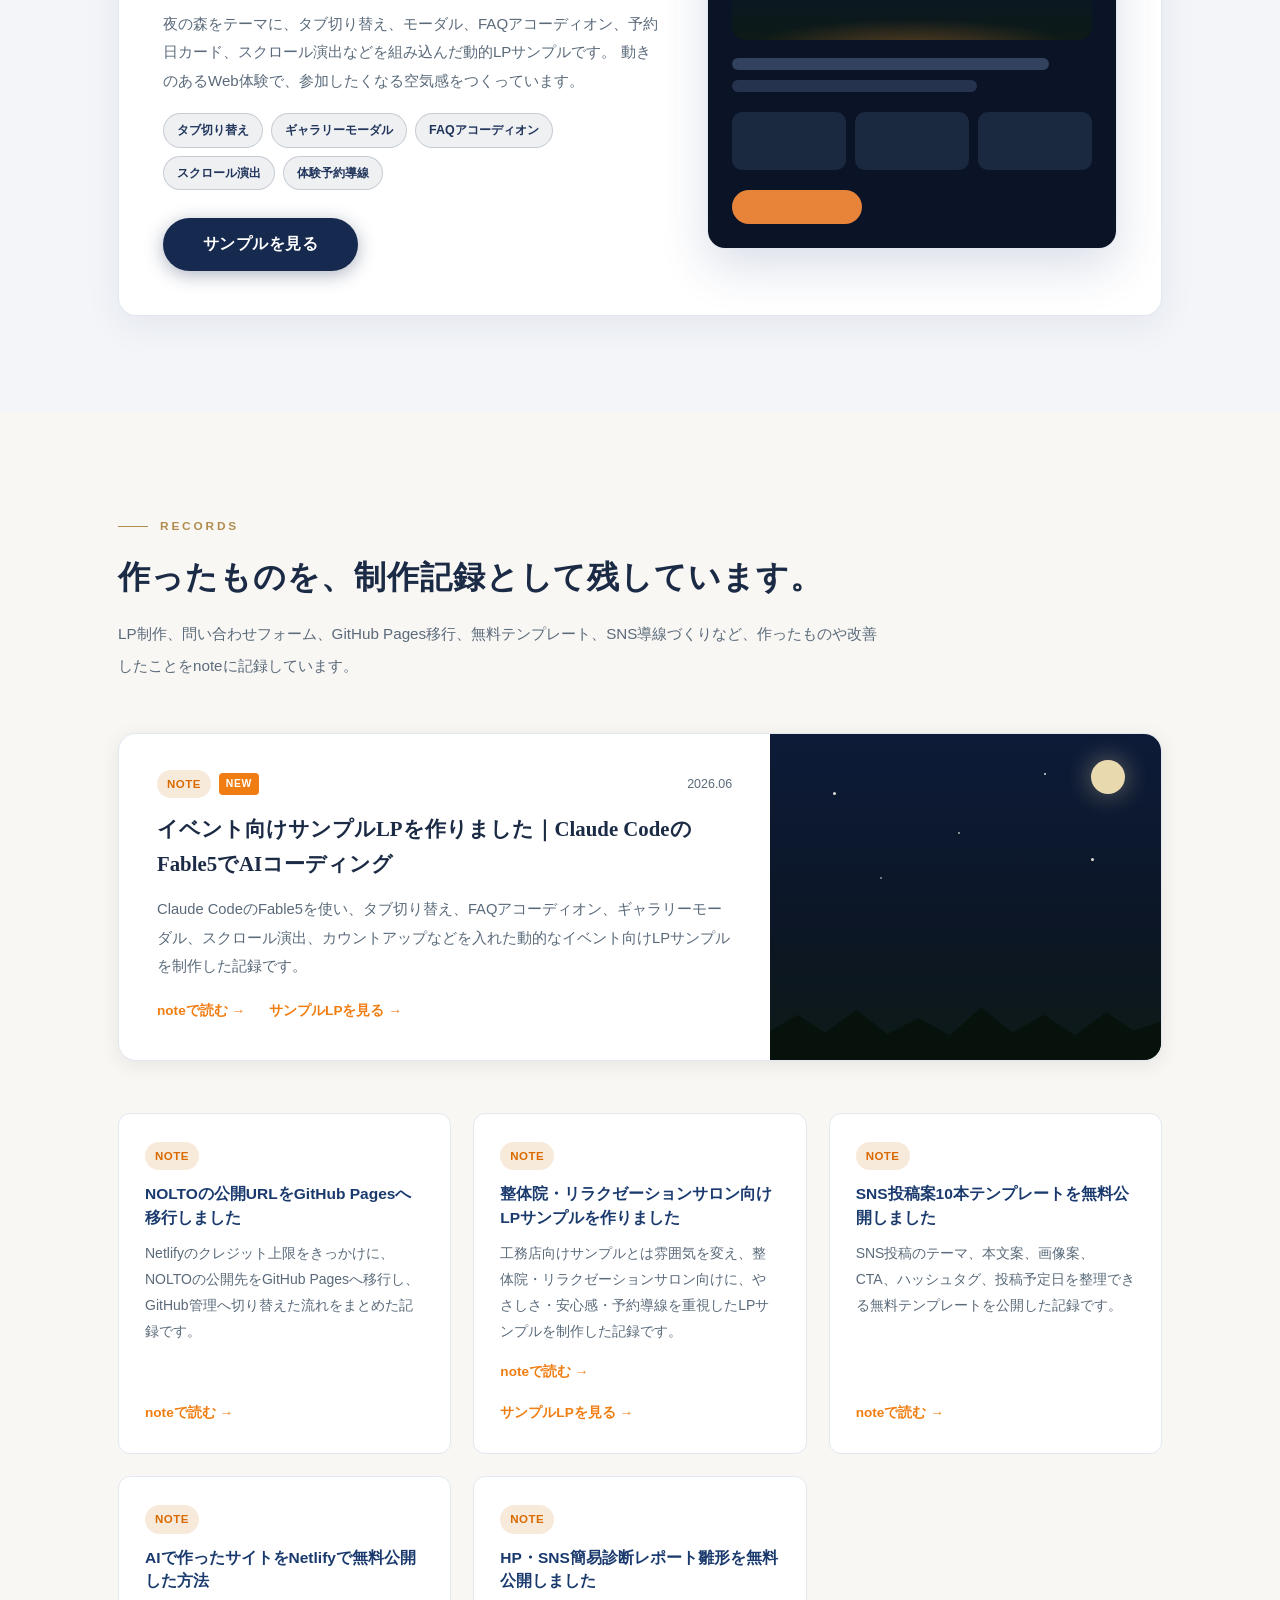
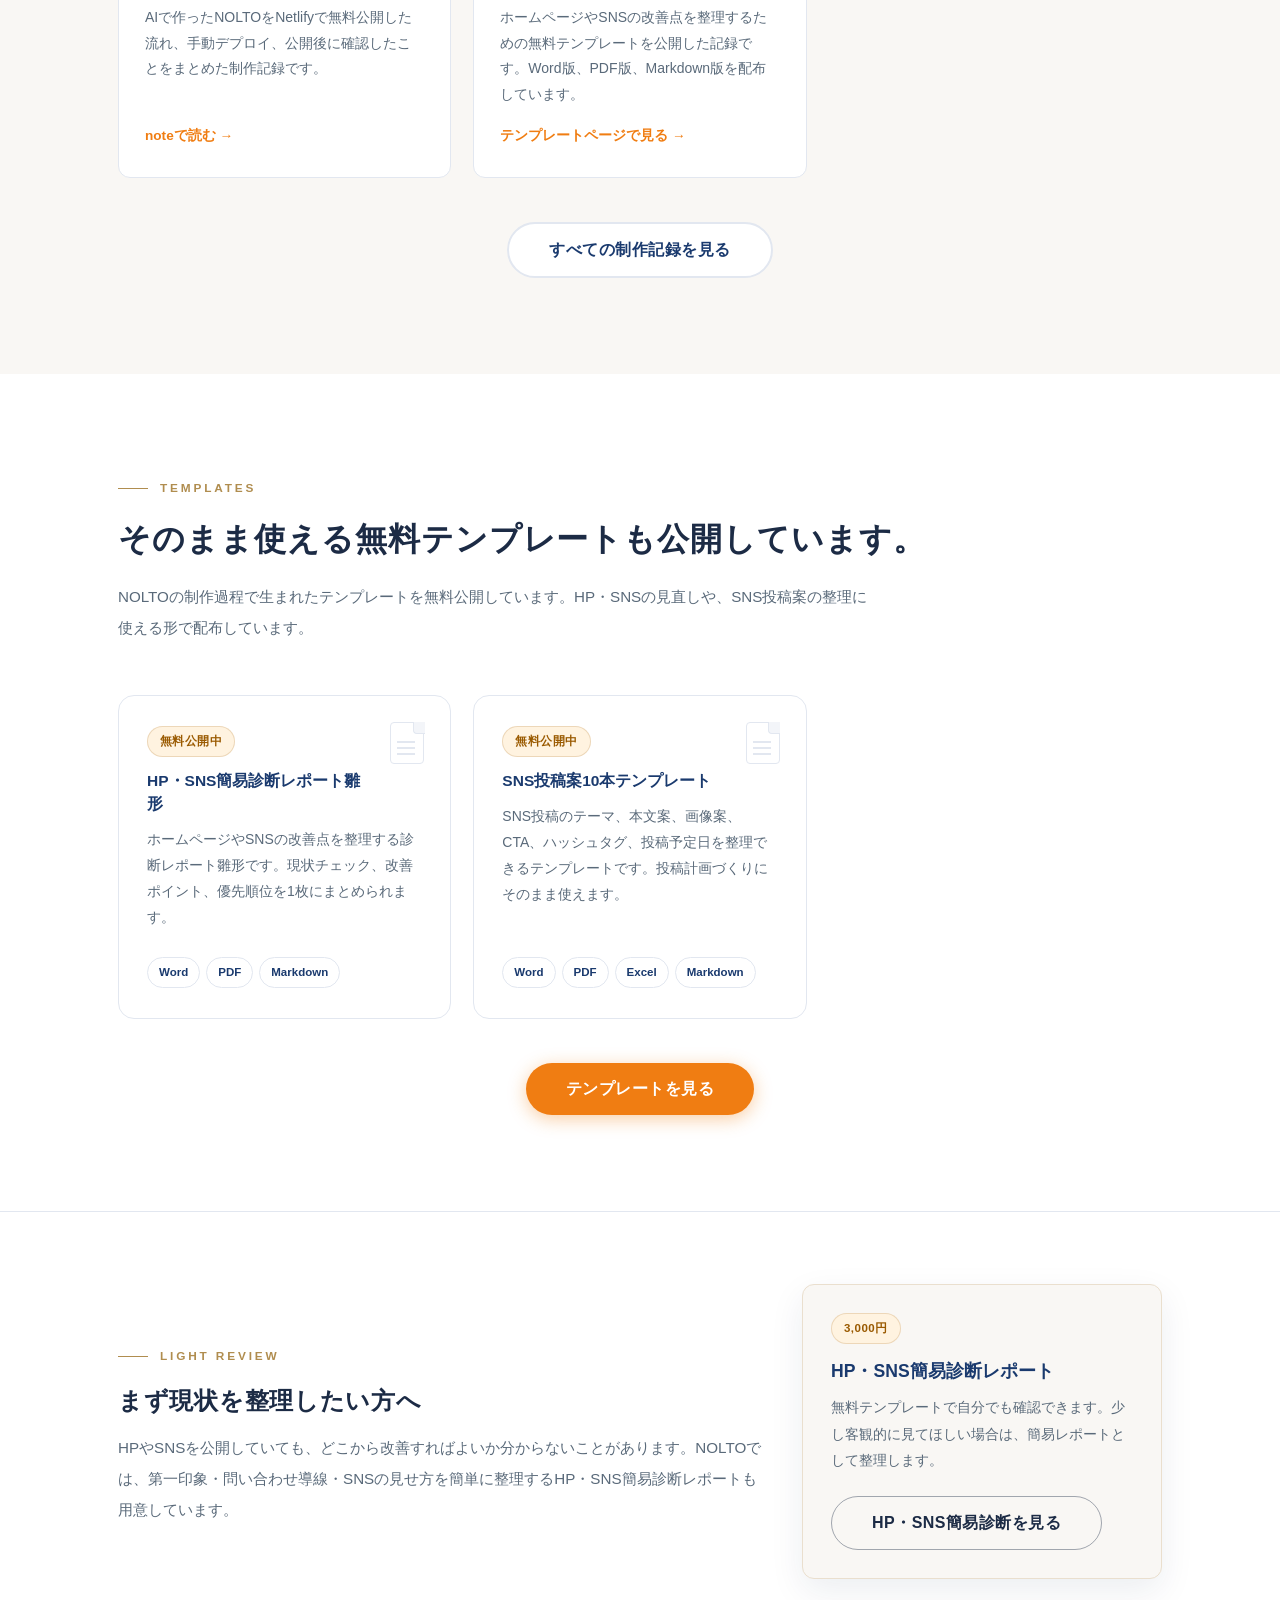
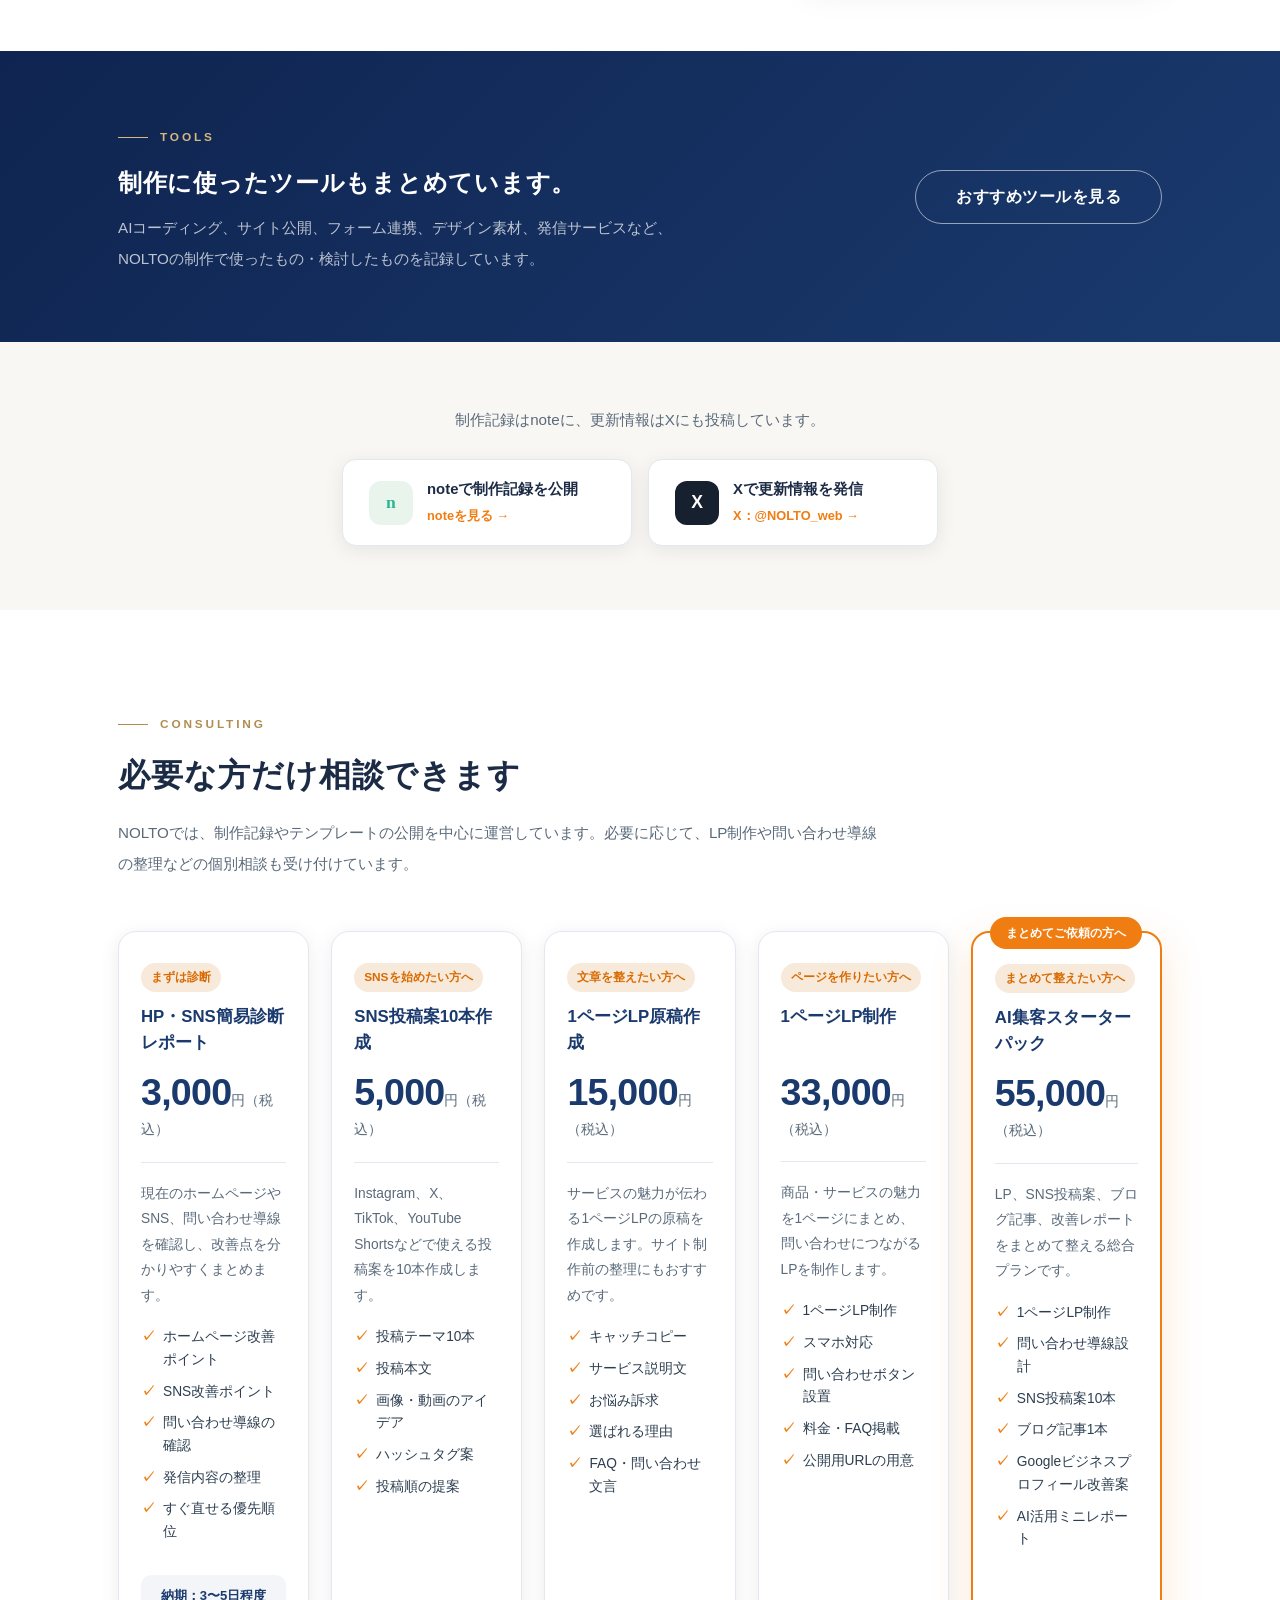
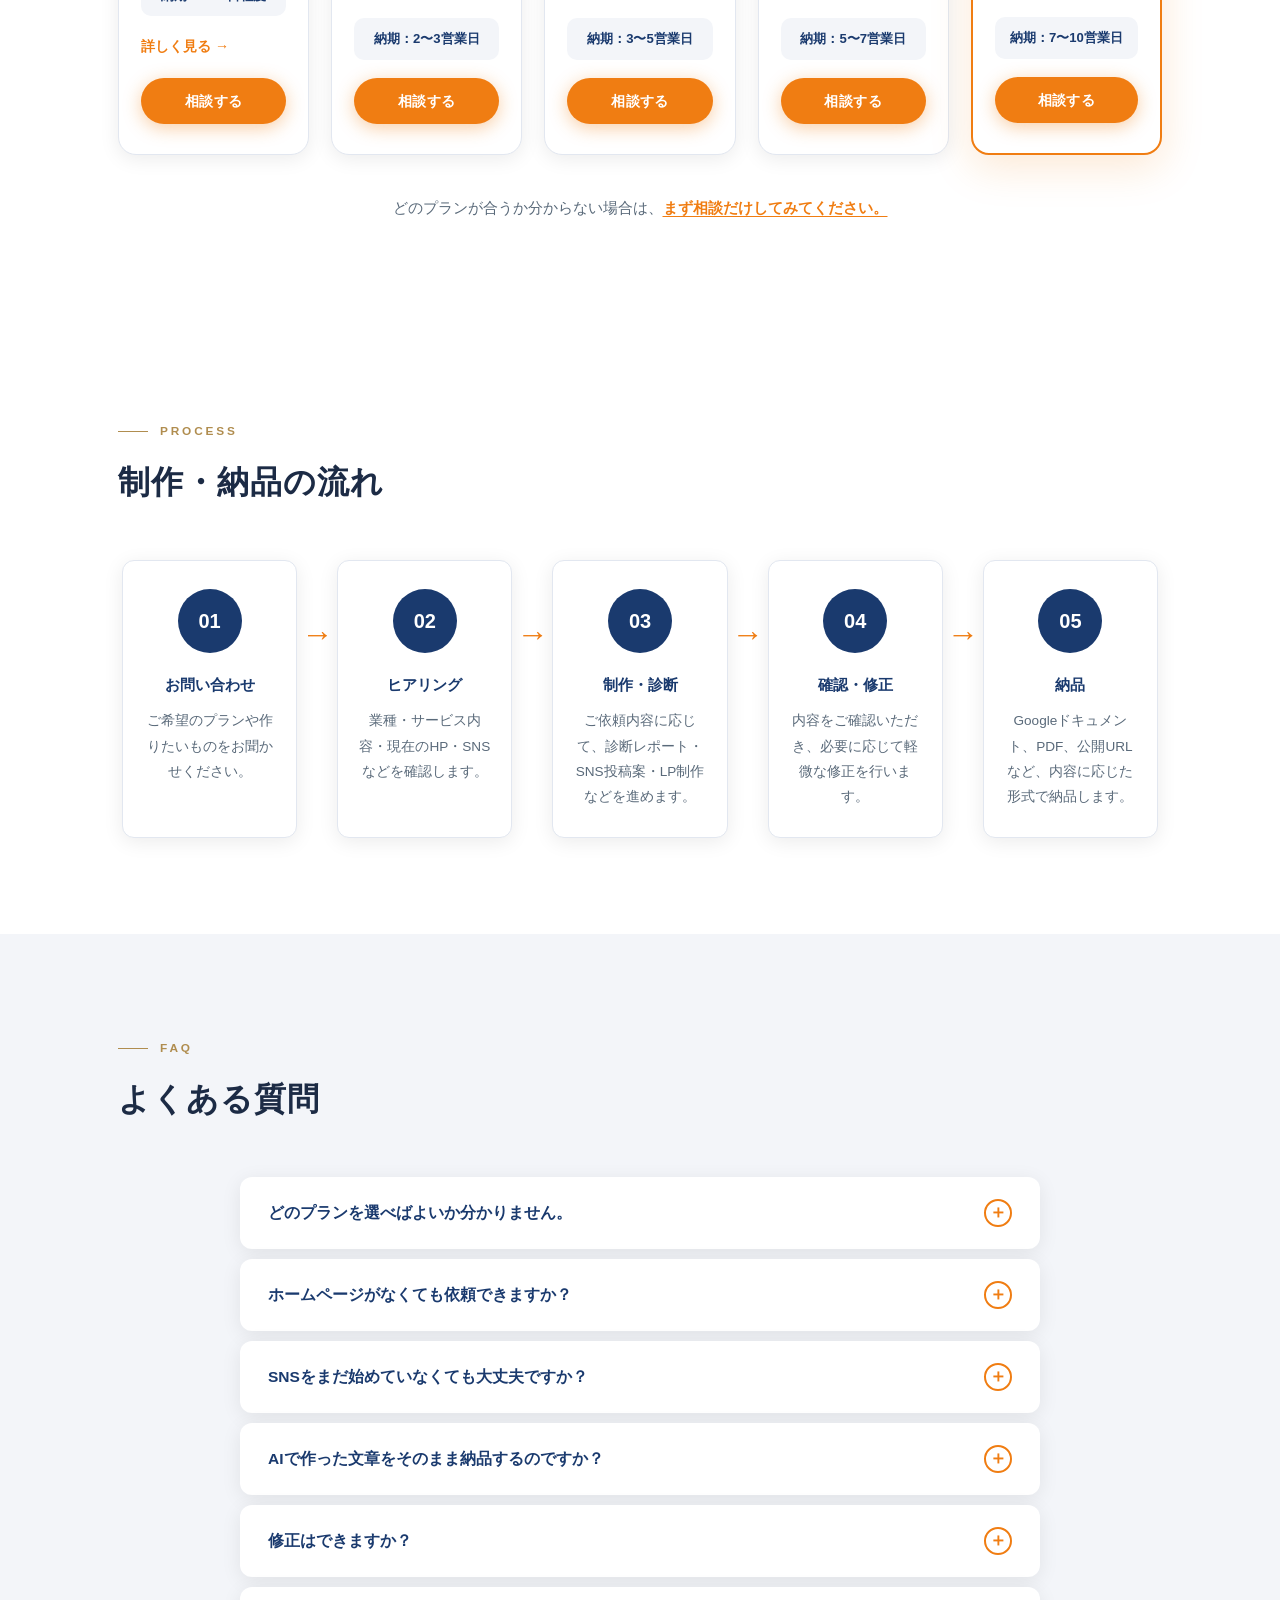
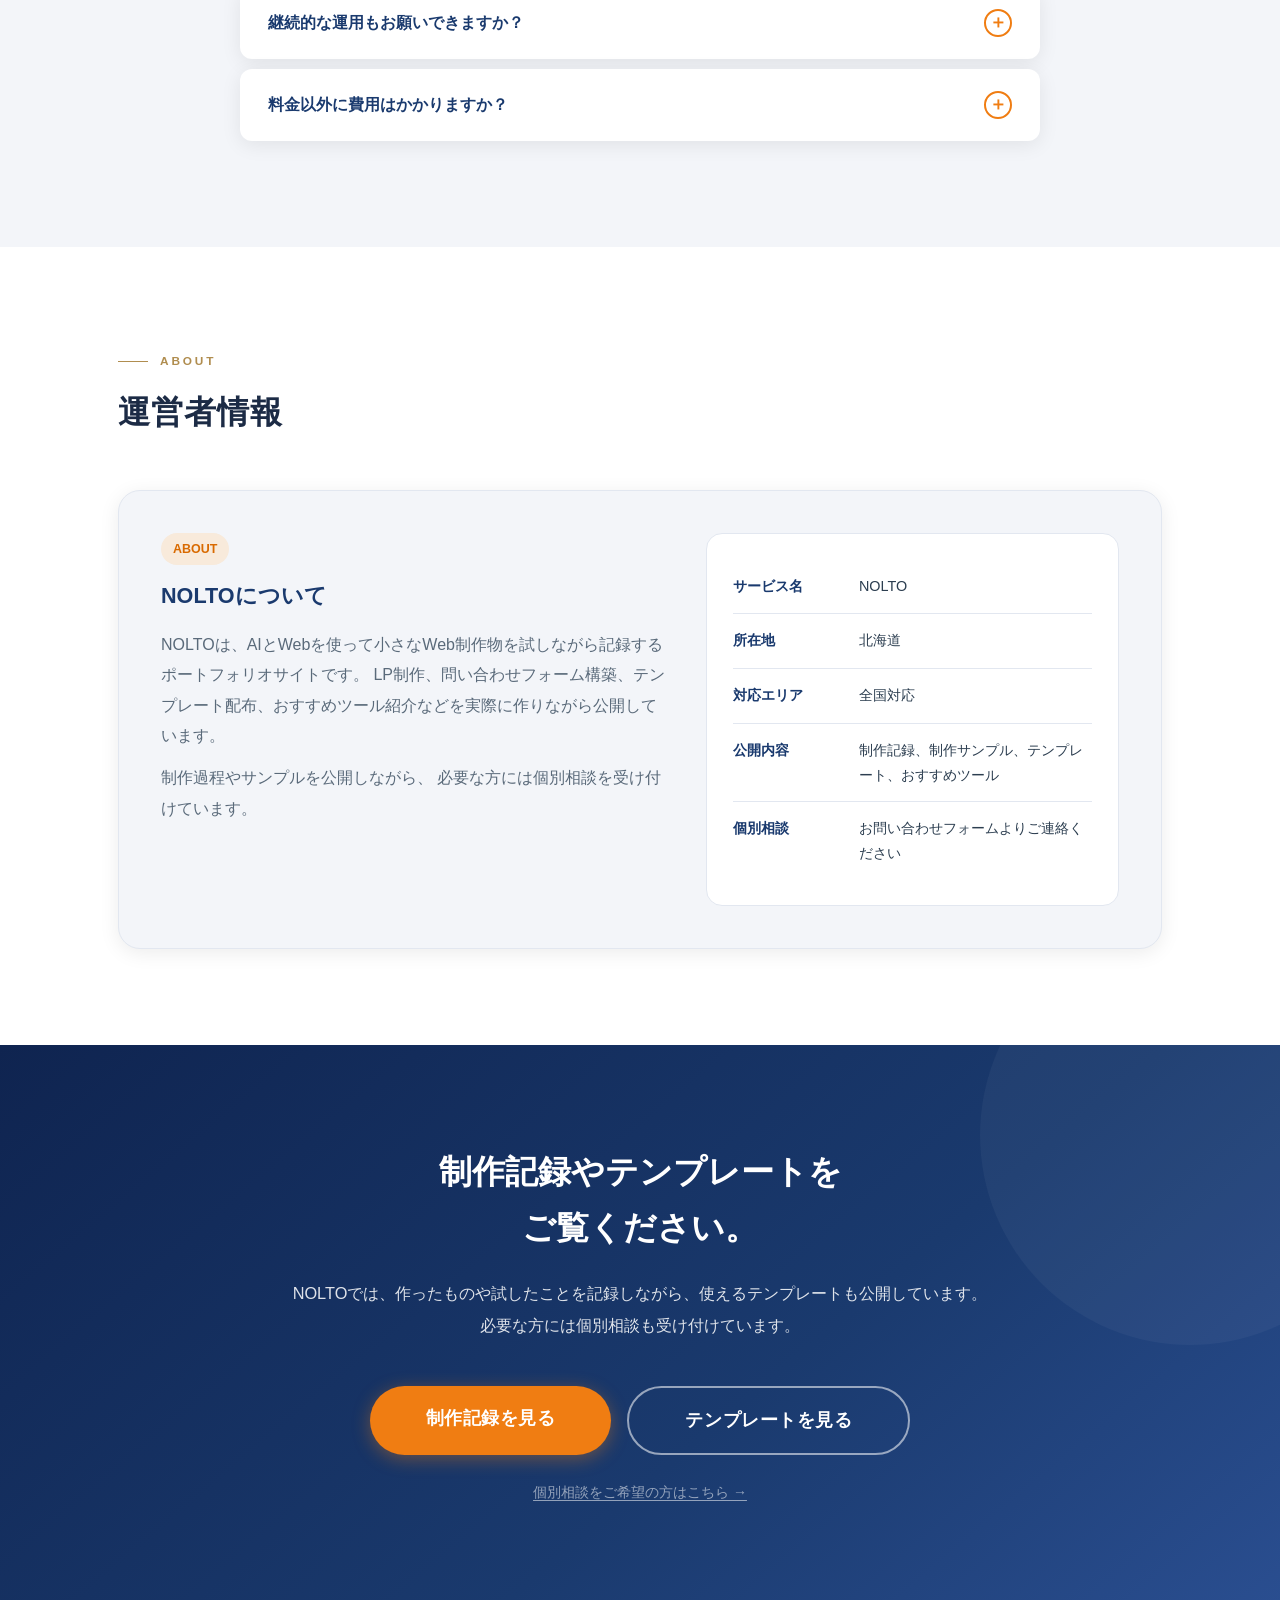
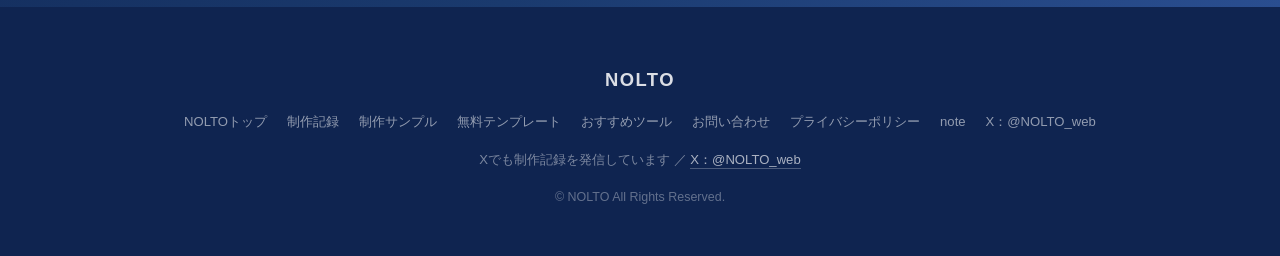
==== commit 95cff58d: "Add HP SNS diagnosis service page" ====
--- a/index.html
+++ b/index.html
@@ -34,7 +34,7 @@
   </script>
 </head>
 
-<body>
+<body class="page-home">
 
   <!-- ================================================
        ヘッダー
@@ -43,10 +43,10 @@
     <div class="container header-inner">
       <a href="index.html" class="header-logo">NOLTO</a>
       <nav class="header-nav" aria-label="メインナビゲーション">
+        <a href="#sample">制作サンプル</a>
         <a href="records.html">制作記録</a>
-        <a href="#sample">制作サンプル</a>
+        <a href="templates.html">テンプレート</a>
         <a href="tools.html">おすすめツール</a>
-        <a href="templates.html">テンプレート</a>
         <a href="#plans">個別相談</a>
       </nav>
       <div class="header-actions">
@@ -57,10 +57,10 @@
       </button>
     </div>
     <nav class="mobile-nav" id="mobileNav" aria-hidden="true">
+      <a href="#sample">制作サンプル</a>
       <a href="records.html">制作記録</a>
-      <a href="#sample">制作サンプル</a>
+      <a href="templates.html">テンプレート</a>
       <a href="tools.html">おすすめツール</a>
-      <a href="templates.html">テンプレート</a>
       <a href="#plans">個別相談</a>
       <a href="contact.html?plan=どれがよいか相談したい" class="btn btn-primary btn-sm">個別相談する</a>
     </nav>
@@ -74,70 +74,91 @@
 
       <!-- 左カラム：テキスト + CTA -->
       <div class="hero-content">
-        <span class="badge">NOLTO｜制作記録・ポートフォリオ・テンプレート</span>
+        <p class="hero-eyebrow">NOLTO — PORTFOLIO &amp; RECORDS</p>
 
         <h1 class="hero-title">
           AIとWebで、<br>
-          <span class="accent">小さな制作物を積み上げる。</span>
+          <span class="accent">伝わるLPと小さな導線</span>をつくる。
         </h1>
 
         <p class="hero-sub">
-          NOLTOは、LP制作、問い合わせフォーム、無料テンプレート、ツール紹介などを<br>
-          実際に作りながら記録しているポートフォリオサイトです。
+          NOLTOは、LP制作、問い合わせフォーム、無料テンプレート、ツール紹介などを実際に作りながら記録しているポートフォリオサイトです。業種に合わせたLPサンプルや、Web導線づくりの過程を公開しています。
         </p>
 
         <div class="hero-actions">
-          <a href="records.html" class="btn btn-primary">制作記録を見る</a>
-          <a href="templates.html" class="btn btn-secondary">無料テンプレートを見る</a>
-        </div>
-
-        <p class="hero-note"><a href="tools.html">おすすめツールを見る →</a></p>
-      </div>
-
-      <!-- 右カラム：ダッシュボード風ビジュアル -->
+          <a href="#sample" class="btn btn-primary">制作サンプルを見る</a>
+          <a href="records.html" class="btn btn-outline">制作記録を見る</a>
+        </div>
+
+        <p class="hero-note"><a href="templates.html">無料テンプレートを見る →</a></p>
+      </div>
+
+      <!-- 右カラム：制作物スタックビジュアル -->
       <div class="hero-visual" aria-hidden="true">
 
-        <!-- 最新の制作記録カード -->
-        <div class="hv-record-card">
-          <div class="hv-card-row">
+        <!-- LPサンプル3枚の扇状スタック -->
+        <div class="hv-stack">
+          <div class="hv-shot hv-shot--koumuten">
+            <div class="hv-shot-bar"><i></i><i></i><i></i></div>
+            <div class="hv-shot-body">
+              <div class="hv-sb-hero"></div>
+              <div class="hv-sb-line wide"></div>
+              <div class="hv-sb-line"></div>
+              <div class="hv-sb-grid"><span></span><span></span><span></span></div>
+              <div class="hv-sb-btn"></div>
+            </div>
+            <span class="hv-shot-tag">工務店LP</span>
+          </div>
+
+          <div class="hv-shot hv-shot--salon">
+            <div class="hv-shot-bar"><i></i><i></i><i></i></div>
+            <div class="hv-shot-body">
+              <div class="hv-sb-hero"></div>
+              <div class="hv-sb-line wide"></div>
+              <div class="hv-sb-line"></div>
+              <div class="hv-sb-grid"><span></span><span></span><span></span></div>
+              <div class="hv-sb-btn"></div>
+            </div>
+            <span class="hv-shot-tag">整体院LP</span>
+          </div>
+
+          <div class="hv-shot hv-shot--night">
+            <div class="hv-shot-bar"><i></i><i></i><i></i></div>
+            <div class="hv-shot-body">
+              <div class="hv-sb-hero"></div>
+              <div class="hv-sb-line wide"></div>
+              <div class="hv-sb-line"></div>
+              <div class="hv-sb-grid"><span></span><span></span><span></span></div>
+              <div class="hv-sb-btn"></div>
+            </div>
+            <span class="hv-shot-tag">イベントLP</span>
+          </div>
+        </div>
+
+        <!-- 最新の制作記録 -->
+        <div class="hv-note">
+          <div class="hv-note-row">
             <span class="hv-tag-note">NOTE</span>
             <span class="hv-date">2026.06</span>
           </div>
-          <p class="hv-record-title">イベント向けサンプルLPを作りました｜Fable5でAIコーディング</p>
-          <div class="hv-record-meta">
-            <span class="hv-dot"></span>
-            <span>制作記録をnoteで公開中</span>
-          </div>
-        </div>
-
-        <!-- 無料テンプレートカード -->
-        <div class="hv-template-card">
-          <div class="hv-card-row">
-            <span class="hv-tag-free">無料公開中</span>
-          </div>
-          <p class="hv-template-name">HP・SNS簡易診断レポート雛形</p>
-          <div class="hv-formats">
-            <span class="hv-fmt">Word</span>
-            <span class="hv-fmt">PDF</span>
-            <span class="hv-fmt">Markdown</span>
-          </div>
-        </div>
-
-        <!-- 統計バー -->
-        <div class="hv-stats">
-          <div class="hv-stat">
-            <span class="hv-stat-num">10<small>+</small></span>
-            <span class="hv-stat-lbl">制作記録</span>
-          </div>
-          <div class="hv-stat-sep"></div>
-          <div class="hv-stat">
-            <span class="hv-stat-num">3</span>
-            <span class="hv-stat-lbl">LPサンプル</span>
-          </div>
-          <div class="hv-stat-sep"></div>
-          <div class="hv-stat">
-            <span class="hv-stat-num">2</span>
-            <span class="hv-stat-lbl">テンプレート</span>
+          <p class="hv-note-title">イベント向けサンプルLPを作りました｜Fable5でAIコーディング</p>
+        </div>
+
+        <!-- 統計ストリップ -->
+        <div class="hv-strip">
+          <div class="hv-strip-item">
+            <span class="hv-strip-num">10+</span>
+            <span class="hv-strip-lbl">制作記録</span>
+          </div>
+          <i class="hv-strip-sep"></i>
+          <div class="hv-strip-item">
+            <span class="hv-strip-num">3</span>
+            <span class="hv-strip-lbl">LPサンプル</span>
+          </div>
+          <i class="hv-strip-sep"></i>
+          <div class="hv-strip-item">
+            <span class="hv-strip-num">2</span>
+            <span class="hv-strip-lbl">テンプレート</span>
           </div>
         </div>
 
@@ -150,138 +171,79 @@
        ================================================ -->
   <section class="contents-overview section">
     <div class="container">
-      <h2 class="section-title">NOLTOで見られるもの</h2>
+      <div class="sec-head">
+        <span class="sec-en">CONTENTS</span>
+        <h2 class="sec-ttl">NOLTOで見られるもの</h2>
+        <p class="sec-lead">業種に合わせたLPサンプル、制作の過程を残した記録、実務に使えるテンプレートを公開しています。</p>
+      </div>
 
       <div class="overview-grid">
 
-        <div class="overview-card">
+        <a href="#sample" class="overview-card">
           <span class="overview-num">01</span>
+          <h3>制作サンプル</h3>
+          <p>工務店・整体院・体験型イベントなど、業種に合わせてデザインやUIの違いを見せるLPサンプル3件を公開しています。</p>
+          <span class="overview-link">サンプルを見る →</span>
+        </a>
+
+        <a href="records.html" class="overview-card">
+          <span class="overview-num">02</span>
           <h3>制作記録</h3>
-          <p>LP制作、問い合わせフォーム、Netlify公開、テンプレート配布など、作ったものと改善したことをnote記事として記録しています。</p>
-          <a href="records.html" class="overview-link">制作記録を見る →</a>
-        </div>
-
-        <div class="overview-card">
-          <span class="overview-num">02</span>
+          <p>実際に作った過程、改善したこと、つまずいた点をnote記事として残しています。LP制作からGitHub Pages公開まで。</p>
+          <span class="overview-link">制作記録を見る →</span>
+        </a>
+
+        <a href="templates.html" class="overview-card">
+          <span class="overview-num">03</span>
           <h3>無料テンプレート</h3>
-          <p>HP・SNS簡易診断レポート雛形やSNS投稿案10本テンプレートを、Word・PDF・Excel・Markdownなどでダウンロードできます。</p>
-          <a href="templates.html" class="overview-link">テンプレートを見る →</a>
-        </div>
-
-        <div class="overview-card">
-          <span class="overview-num">03</span>
+          <p>HP・SNS簡易診断レポートやSNS投稿案10本など、実務に使える資料をWord・PDF・Excel・Markdownで配布しています。</p>
+          <span class="overview-link">テンプレートを見る →</span>
+        </a>
+
+        <a href="tools.html" class="overview-card">
+          <span class="overview-num">04</span>
           <h3>おすすめツール</h3>
-          <p>AIツール、サイト公開、フォーム連携、デザイン素材、発信用サービスなど、実際に使ったものや検討したものを紹介しています。</p>
-          <a href="tools.html" class="overview-link">ツールを見る →</a>
-        </div>
-
-        <div class="overview-card">
-          <span class="overview-num">04</span>
-          <h3>制作サンプル</h3>
-          <p>工務店向け・整体院向け・体験型イベント向けなど、業種ごとにデザインや構成を変えたLPサンプル3件を公開しています。</p>
-          <a href="#sample" class="overview-link">サンプルを見る →</a>
-        </div>
-
-      </div>
-    </div>
-  </section>
-
-  <!-- ================================================
-       制作記録
-       ================================================ -->
-  <section id="records" class="records section">
-    <div class="container">
-      <h2 class="section-title">制作記録</h2>
-      <p class="section-sub">
-        NOLTOで作ったもの、試したこと、改善したことをnote記事として記録しています。すべての記事は制作記録一覧ページにまとめています。
-      </p>
-
-      <div class="records-grid">
-
-        <article class="record-card record-card-new">
-          <div class="record-card-top">
-            <span class="record-tag">NOTE</span>
-            <span class="record-new-label">NEW</span>
-          </div>
-          <h3>イベント向けサンプルLPを作りました｜Claude CodeのFable5でAIコーディング</h3>
-          <p>Claude CodeのFable5を使い、タブ切り替え、FAQアコーディオン、ギャラリーモーダル、スクロール演出、カウントアップなどを入れた動的なイベント向けLPサンプルを制作した記録です。</p>
-          <a href="https://note.com/nolto_web/n/nb9e7a95d3b45" class="record-link" target="_blank" rel="noopener">noteで読む →</a>
-          <a href="sample-night-forest/" class="record-link">サンプルLPを見る →</a>
-        </article>
-
-        <article class="record-card">
-          <span class="record-tag">NOTE</span>
-          <h3>NOLTOの公開URLをGitHub Pagesへ移行しました</h3>
-          <p>Netlifyのクレジット上限をきっかけに、NOLTOの公開先をGitHub Pagesへ移行し、GitHub管理へ切り替えた流れをまとめた記録です。</p>
-          <a href="https://note.com/nolto_web/n/nf5975db35410" class="record-link" target="_blank" rel="noopener">noteで読む →</a>
-        </article>
-
-        <article class="record-card">
-          <span class="record-tag">NOTE</span>
-          <h3>整体院・リラクゼーションサロン向けLPサンプルを作りました</h3>
-          <p>工務店向けサンプルとは雰囲気を変え、整体院・リラクゼーションサロン向けに、やさしさ・安心感・予約導線を重視したLPサンプルを制作した記録です。</p>
-          <a href="https://note.com/msy9989/n/nc29645d15f97?app_launch=false" class="record-link" target="_blank" rel="noopener">noteで読む →</a>
-          <a href="sample-relaxation/" class="record-link">サンプルLPを見る →</a>
-        </article>
-
-        <article class="record-card">
-          <span class="record-tag">NOTE</span>
-          <h3>SNS投稿案10本テンプレートを無料公開しました</h3>
-          <p>SNS投稿のテーマ、本文案、画像案、CTA、ハッシュタグ、投稿予定日を整理できる無料テンプレートを公開した記録です。</p>
-          <a href="https://note.com/msy9989/n/n7fae117e617c" class="record-link" target="_blank" rel="noopener">noteで読む →</a>
-        </article>
-
-        <article class="record-card">
-          <span class="record-tag">NOTE</span>
-          <h3>AIで作ったサイトをNetlifyで無料公開した方法</h3>
-          <p>AIで作ったNOLTOをNetlifyで無料公開した流れ、手動デプロイ、公開後に確認したことをまとめた制作記録です。</p>
-          <a href="https://note.com/msy9989/n/n9479df737b32" class="record-link" target="_blank" rel="noopener">noteで読む →</a>
-        </article>
-
-        <article class="record-card">
-          <span class="record-tag">NOTE</span>
-          <h3>HP・SNS簡易診断レポート雛形を無料公開しました</h3>
-          <p>ホームページやSNSの改善点を整理するための無料テンプレートを公開した記録です。Word版、PDF版、Markdown版を配布しています。</p>
-          <a href="templates.html" class="record-link">テンプレートページで見る →</a>
-        </article>
-
-      </div>
-
-      <div class="tools-cta">
-        <a href="records.html" class="btn btn-secondary">すべての制作記録を見る</a>
-      </div>
-    </div>
-  </section>
-
-  <!-- ================================================
-       制作サンプル
+          <p>NOLTOの制作で使ったAIツール、サイト公開、フォーム連携、デザイン素材などを整理して紹介しています。</p>
+          <span class="overview-link">ツールを見る →</span>
+        </a>
+
+      </div>
+    </div>
+  </section>
+
+  <!-- ================================================
+       制作サンプル（最重要セクション）
        ================================================ -->
   <section id="sample" class="sample section">
     <div class="container">
-      <h2 class="section-title">制作サンプル</h2>
-      <p class="section-sub">
-        業種に合わせてデザイン・構成を変えた、NOLTOの制作サンプル3件です。実在する企業ではなく、構成・導線・見せ方の参考として公開しています。
-      </p>
+      <div class="sec-head">
+        <span class="sec-en">WORKS</span>
+        <h2 class="sec-ttl">業種に合わせて、見せ方を変えるLPサンプル</h2>
+        <p class="sec-lead">
+          NOLTOでは、同じLPでも業種や目的によって、構成・雰囲気・導線を変えています。信頼感を重視する工務店、安心感を重視する整体院、動きや演出を重視するイベントLPなど、目的に合わせたサンプルを公開しています。実在する企業ではなく、構成・導線・見せ方の参考としてご覧ください。
+        </p>
+      </div>
 
       <!-- 工務店向けサンプル -->
       <div class="sample-card sample-card--koumuten">
         <div class="sample-content">
-          <span class="sample-label">工務店・リフォーム会社向けサンプル</span>
+          <span class="sample-no" aria-hidden="true">01</span>
+          <span class="sample-label">工務店・リフォーム会社向け</span>
           <h3>地域密着型の工務店LP</h3>
-          <p class="sample-industry-note">信頼感・施工事例・問い合わせ導線を重視した構成</p>
           <p>
             施工内容、選ばれる理由、料金目安、相談の流れ、よくある質問を1ページに整理したサンプルです。
-            構成・導線・見せ方の参考としてご覧ください。
+            地域のお客さまに「ここなら安心して頼める」と感じてもらうための構成です。
           </p>
 
-          <ul class="sample-list">
-            <li>スマホ対応の1ページLP</li>
-            <li>問い合わせ導線つき</li>
-            <li>サービス内容・料金・FAQ掲載</li>
-            <li>地域密着型ビジネス向けの構成</li>
-          </ul>
-
-          <a href="sample/" class="btn btn-primary">工務店向けサンプルLPを見る</a>
+          <div class="sample-tags">
+            <span class="sample-tag">信頼感</span>
+            <span class="sample-tag">施工事例</span>
+            <span class="sample-tag">料金目安</span>
+            <span class="sample-tag">問い合わせ導線</span>
+            <span class="sample-tag">地域密着</span>
+          </div>
+
+          <a href="sample/" class="btn btn-primary">サンプルを見る</a>
         </div>
 
         <div class="sample-preview" aria-label="工務店サンプルLPのイメージ">
@@ -305,22 +267,23 @@
       <!-- 整体院・サロン向けサンプル -->
       <div class="sample-card sample-card--salon">
         <div class="sample-content">
-          <span class="sample-label sample-label--salon">整体院・リラクゼーションサロン向けサンプル</span>
+          <span class="sample-no" aria-hidden="true">02</span>
+          <span class="sample-label sample-label--salon">整体院・リラクゼーションサロン向け</span>
           <h3>整体院・リラクゼーションサロン向けLP</h3>
-          <p class="sample-industry-note sample-industry-note--salon">やさしさ・安心感・予約導線を重視した構成</p>
           <p>
-            やさしい雰囲気、安心感、予約導線を重視した整体院・リラクゼーションサロン向けのLPサンプルです。
-            工務店サンプルとは配色・フォント・構成を変え、業種に合わせたデザインを試しています。
+            やさしい雰囲気、安心感、予約導線を重視したLPサンプルです。
+            工務店サンプルとは配色・フォント・構成を変え、業種に合わせたデザインの違いを見せています。
           </p>
 
-          <ul class="sample-list">
-            <li>清潔感・安心感のある上品なデザイン</li>
-            <li>悩み訴求・施術メニュー・FAQ掲載</li>
-            <li>完全予約制サロン向けの構成</li>
-            <li>スマホ対応のシングルページ</li>
-          </ul>
-
-          <a href="sample-relaxation/" class="btn btn-primary btn-salon">整体院・サロン向けサンプルLPを見る</a>
+          <div class="sample-tags">
+            <span class="sample-tag sample-tag--salon">やさしさ</span>
+            <span class="sample-tag sample-tag--salon">安心感</span>
+            <span class="sample-tag sample-tag--salon">施術メニュー</span>
+            <span class="sample-tag sample-tag--salon">予約導線</span>
+            <span class="sample-tag sample-tag--salon">清潔感</span>
+          </div>
+
+          <a href="sample-relaxation/" class="btn btn-primary btn-salon">サンプルを見る</a>
         </div>
 
         <div class="sample-preview" aria-label="整体院サンプルLPのイメージ">
@@ -344,22 +307,23 @@
       <!-- 体験型アウトドアイベント向けサンプル -->
       <div class="sample-card sample-card--night">
         <div class="sample-content">
-          <span class="sample-label sample-label--night">体験型アウトドアイベント向けサンプル</span>
+          <span class="sample-no" aria-hidden="true">03</span>
+          <span class="sample-label sample-label--night">体験型アウトドアイベント向け</span>
           <h3>体験型アウトドアイベント向けLP</h3>
-          <p class="sample-industry-note sample-industry-note--night">没入感・動的UI・予約導線を重視した構成</p>
           <p>
             夜の森をテーマに、タブ切り替え、モーダル、FAQアコーディオン、予約日カード、スクロール演出などを組み込んだ動的LPサンプルです。
-            これまでの2つのサンプルとは違う、動きのあるWeb体験を試しています。
+            動きのあるWeb体験で、参加したくなる空気感をつくっています。
           </p>
 
-          <ul class="sample-list">
-            <li>星空・焚き火のCSSアニメーション演出</li>
-            <li>タブ切り替え・ギャラリーモーダル</li>
-            <li>残席表示つきの予約日カード</li>
-            <li>カウントアップ・スクロール演出</li>
-          </ul>
-
-          <a href="sample-night-forest/" class="btn btn-primary btn-night">アウトドアイベント向けサンプルLPを見る</a>
+          <div class="sample-tags">
+            <span class="sample-tag sample-tag--night">タブ切り替え</span>
+            <span class="sample-tag sample-tag--night">ギャラリーモーダル</span>
+            <span class="sample-tag sample-tag--night">FAQアコーディオン</span>
+            <span class="sample-tag sample-tag--night">スクロール演出</span>
+            <span class="sample-tag sample-tag--night">体験予約導線</span>
+          </div>
+
+          <a href="sample-night-forest/" class="btn btn-primary btn-night">サンプルを見る</a>
         </div>
 
         <div class="sample-preview" aria-label="アウトドアイベントサンプルLPのイメージ">
@@ -384,17 +348,85 @@
   </section>
 
   <!-- ================================================
-       おすすめツール
-       ================================================ -->
-  <section id="tools" class="tools section">
+       制作記録
+       ================================================ -->
+  <section id="records" class="records section">
     <div class="container">
-      <h2 class="section-title">使ったツール・検討したツール</h2>
-      <p class="section-sub">
-        NOLTOの制作や運営で使ったAIツール、サイト公開、フォーム連携、デザイン素材、発信サービスなどをまとめています。
-      </p>
+      <div class="sec-head">
+        <span class="sec-en">RECORDS</span>
+        <h2 class="sec-ttl">作ったものを、制作記録として残しています。</h2>
+        <p class="sec-lead">
+          LP制作、問い合わせフォーム、GitHub Pages移行、無料テンプレート、SNS導線づくりなど、作ったものや改善したことをnoteに記録しています。
+        </p>
+      </div>
+
+      <!-- 最新記事（フィーチャー表示） -->
+      <article class="record-featured">
+        <div class="record-featured-main">
+          <div class="record-card-top">
+            <span class="record-tag">NOTE</span>
+            <span class="record-new-label">NEW</span>
+            <span class="record-date">2026.06</span>
+          </div>
+          <h3>イベント向けサンプルLPを作りました｜Claude CodeのFable5でAIコーディング</h3>
+          <p>Claude CodeのFable5を使い、タブ切り替え、FAQアコーディオン、ギャラリーモーダル、スクロール演出、カウントアップなどを入れた動的なイベント向けLPサンプルを制作した記録です。</p>
+          <div class="record-featured-links">
+            <a href="https://note.com/nolto_web/n/nb9e7a95d3b45" class="record-link" target="_blank" rel="noopener">noteで読む →</a>
+            <a href="sample-night-forest/" class="record-link">サンプルLPを見る →</a>
+          </div>
+        </div>
+        <div class="record-featured-visual" aria-hidden="true">
+          <div class="rf-scene">
+            <i class="rf-star"></i><i class="rf-star"></i><i class="rf-star"></i>
+            <i class="rf-star"></i><i class="rf-star"></i>
+            <span class="rf-moon"></span>
+            <span class="rf-trees"></span>
+          </div>
+        </div>
+      </article>
+
+      <div class="records-grid records-grid--home">
+
+        <article class="record-card">
+          <span class="record-tag">NOTE</span>
+          <h3>NOLTOの公開URLをGitHub Pagesへ移行しました</h3>
+          <p>Netlifyのクレジット上限をきっかけに、NOLTOの公開先をGitHub Pagesへ移行し、GitHub管理へ切り替えた流れをまとめた記録です。</p>
+          <a href="https://note.com/nolto_web/n/nf5975db35410" class="record-link" target="_blank" rel="noopener">noteで読む →</a>
+        </article>
+
+        <article class="record-card">
+          <span class="record-tag">NOTE</span>
+          <h3>整体院・リラクゼーションサロン向けLPサンプルを作りました</h3>
+          <p>工務店向けサンプルとは雰囲気を変え、整体院・リラクゼーションサロン向けに、やさしさ・安心感・予約導線を重視したLPサンプルを制作した記録です。</p>
+          <a href="https://note.com/msy9989/n/nc29645d15f97?app_launch=false" class="record-link" target="_blank" rel="noopener">noteで読む →</a>
+          <a href="sample-relaxation/" class="record-link">サンプルLPを見る →</a>
+        </article>
+
+        <article class="record-card">
+          <span class="record-tag">NOTE</span>
+          <h3>SNS投稿案10本テンプレートを無料公開しました</h3>
+          <p>SNS投稿のテーマ、本文案、画像案、CTA、ハッシュタグ、投稿予定日を整理できる無料テンプレートを公開した記録です。</p>
+          <a href="https://note.com/msy9989/n/n7fae117e617c" class="record-link" target="_blank" rel="noopener">noteで読む →</a>
+        </article>
+
+        <article class="record-card">
+          <span class="record-tag">NOTE</span>
+          <h3>AIで作ったサイトをNetlifyで無料公開した方法</h3>
+          <p>AIで作ったNOLTOをNetlifyで無料公開した流れ、手動デプロイ、公開後に確認したことをまとめた制作記録です。</p>
+          <a href="https://note.com/msy9989/n/n9479df737b32" class="record-link" target="_blank" rel="noopener">noteで読む →</a>
+        </article>
+
+        <article class="record-card">
+          <span class="record-tag">NOTE</span>
+          <h3>HP・SNS簡易診断レポート雛形を無料公開しました</h3>
+          <p>ホームページやSNSの改善点を整理するための無料テンプレートを公開した記録です。Word版、PDF版、Markdown版を配布しています。</p>
+          <a href="templates.html" class="record-link">テンプレートページで見る →</a>
+        </article>
+
+      </div>
 
       <div class="tools-cta">
-        <a href="tools.html" class="btn btn-secondary">おすすめツールを見る</a>
+        <a href="records.html" class="btn btn-secondary">すべての制作記録を見る</a>
       </div>
     </div>
   </section>
@@ -404,17 +436,21 @@
        ================================================ -->
   <section id="templates" class="templates section">
     <div class="container">
-      <h2 class="section-title">無料テンプレートを公開しています</h2>
-      <p class="section-sub">
-        NOLTOの制作過程で生まれたテンプレートを無料公開しています。現在は、HP・SNS簡易診断レポート雛形とSNS投稿案10本テンプレートをダウンロードできます。
-      </p>
+      <div class="sec-head">
+        <span class="sec-en">TEMPLATES</span>
+        <h2 class="sec-ttl">そのまま使える無料テンプレートも公開しています。</h2>
+        <p class="sec-lead">
+          NOLTOの制作過程で生まれたテンプレートを無料公開しています。HP・SNSの見直しや、SNS投稿案の整理に使える形で配布しています。
+        </p>
+      </div>
 
       <div class="templates-grid">
 
         <div class="template-card">
+          <span class="template-doc-icon" aria-hidden="true"></span>
           <span class="template-status is-public">無料公開中</span>
           <h3>HP・SNS簡易診断レポート雛形</h3>
-          <p>ホームページやSNSの改善点を整理する診断レポート雛形です。Word版・PDF版・Markdown版を無料でダウンロードできます。</p>
+          <p>ホームページやSNSの改善点を整理する診断レポート雛形です。現状チェック、改善ポイント、優先順位を1枚にまとめられます。</p>
           <div class="template-chip-row">
             <span class="template-chip">Word</span>
             <span class="template-chip">PDF</span>
@@ -423,9 +459,10 @@
         </div>
 
         <div class="template-card">
+          <span class="template-doc-icon" aria-hidden="true"></span>
           <span class="template-status is-public">無料公開中</span>
           <h3>SNS投稿案10本テンプレート</h3>
-          <p>SNS投稿のテーマ、本文案、画像案、CTA、ハッシュタグ、投稿予定日を整理できるテンプレートです。Word版・PDF版・Excel版・Markdown版を無料でダウンロードできます。</p>
+          <p>SNS投稿のテーマ、本文案、画像案、CTA、ハッシュタグ、投稿予定日を整理できるテンプレートです。投稿計画づくりにそのまま使えます。</p>
           <div class="template-chip-row">
             <span class="template-chip">Word</span>
             <span class="template-chip">PDF</span>
@@ -443,15 +480,79 @@
   </section>
 
   <!-- ================================================
+       HP・SNS簡易診断
+       ================================================ -->
+  <section class="diagnosis-intro">
+    <div class="container diagnosis-intro-inner">
+      <div class="diagnosis-intro-copy">
+        <span class="sec-en">LIGHT REVIEW</span>
+        <h2 class="sec-ttl sec-ttl--sm">まず現状を整理したい方へ</h2>
+        <p class="sec-lead">
+          HPやSNSを公開していても、どこから改善すればよいか分からないことがあります。NOLTOでは、第一印象・問い合わせ導線・SNSの見せ方を簡単に整理するHP・SNS簡易診断レポートも用意しています。
+        </p>
+      </div>
+      <article class="diagnosis-intro-card">
+        <span class="template-status is-public">3,000円</span>
+        <h3>HP・SNS簡易診断レポート</h3>
+        <p>無料テンプレートで自分でも確認できます。少し客観的に見てほしい場合は、簡易レポートとして整理します。</p>
+        <a href="diagnosis.html" class="btn btn-outline">HP・SNS簡易診断を見る</a>
+      </article>
+    </div>
+  </section>
+
+  <!-- ================================================
+       おすすめツール（帯）
+       ================================================ -->
+  <section id="tools" class="tools-band">
+    <div class="container tools-band-inner">
+      <div class="tools-band-text">
+        <span class="sec-en">TOOLS</span>
+        <h2 class="sec-ttl sec-ttl--sm">制作に使ったツールもまとめています。</h2>
+        <p class="sec-lead">
+          AIコーディング、サイト公開、フォーム連携、デザイン素材、発信サービスなど、NOLTOの制作で使ったもの・検討したものを記録しています。
+        </p>
+      </div>
+      <a href="tools.html" class="btn btn-outline">おすすめツールを見る</a>
+    </div>
+  </section>
+
+  <!-- ================================================
+       note・X 発信導線
+       ================================================ -->
+  <section class="follow">
+    <div class="container">
+      <p class="follow-lead">制作記録はnoteに、更新情報はXにも投稿しています。</p>
+      <div class="follow-cards">
+        <a href="https://note.com/nolto_web" class="follow-card" target="_blank" rel="noopener">
+          <span class="follow-icn follow-icn--note" aria-hidden="true">n</span>
+          <span class="follow-body">
+            <strong>noteで制作記録を公開</strong>
+            <small>noteを見る →</small>
+          </span>
+        </a>
+        <a href="https://x.com/NOLTO_web" class="follow-card" target="_blank" rel="noopener">
+          <span class="follow-icn follow-icn--x" aria-hidden="true">X</span>
+          <span class="follow-body">
+            <strong>Xで更新情報を発信</strong>
+            <small>X：@NOLTO_web →</small>
+          </span>
+        </a>
+      </div>
+    </div>
+  </section>
+
+  <!-- ================================================
        個別制作・相談について
        ================================================ -->
   <section id="plans" class="plans section">
     <div class="container">
-      <h2 class="section-title">必要な方だけ相談できます</h2>
-      <p class="section-sub">
-        NOLTOでは、制作記録やテンプレートの公開を中心に運営しています。<br>
-        必要に応じて、LP制作や問い合わせ導線の整理などの個別相談も受け付けています。
-      </p>
+      <div class="sec-head">
+        <span class="sec-en">CONSULTING</span>
+        <h2 class="sec-ttl">必要な方だけ相談できます</h2>
+        <p class="sec-lead">
+          NOLTOでは、制作記録やテンプレートの公開を中心に運営しています。必要に応じて、LP制作や問い合わせ導線の整理などの個別相談も受け付けています。
+        </p>
+      </div>
 
       <div class="plans-grid">
 
@@ -465,16 +566,17 @@
             <span class="price-num">3,000</span><span class="price-unit">円（税込）</span>
           </div>
           <p class="plan-lead">
-            現在のホームページ、SNS、Googleマップ、問い合わせ導線を確認し、改善点を分かりやすくまとめます。
+            現在のホームページやSNS、問い合わせ導線を確認し、改善点を分かりやすくまとめます。
           </p>
           <ul class="plan-list">
             <li>ホームページ改善ポイント</li>
             <li>SNS改善ポイント</li>
             <li>問い合わせ導線の確認</li>
-            <li>Googleマップ改善案</li>
+            <li>発信内容の整理</li>
             <li>すぐ直せる優先順位</li>
           </ul>
-          <p class="plan-delivery">納期：2〜3営業日</p>
+          <p class="plan-delivery">納期：3〜5日程度</p>
+          <a href="diagnosis.html" class="plan-detail-link">詳しく見る →</a>
           <a href="contact.html?plan=HP・SNS簡易診断レポート" class="btn btn-primary btn-block">相談する</a>
         </article>
 
@@ -585,7 +687,10 @@
        ================================================ -->
   <section id="flow" class="process section">
     <div class="container">
-      <h2 class="section-title">制作・納品の流れ</h2>
+      <div class="sec-head">
+        <span class="sec-en">PROCESS</span>
+        <h2 class="sec-ttl">制作・納品の流れ</h2>
+      </div>
 
       <div class="process-steps">
         <div class="process-step">
@@ -634,7 +739,10 @@
        ================================================ -->
   <section id="faq" class="faq section">
     <div class="container">
-      <h2 class="section-title">よくある質問</h2>
+      <div class="sec-head">
+        <span class="sec-en">FAQ</span>
+        <h2 class="sec-ttl">よくある質問</h2>
+      </div>
 
       <div class="faq-list">
 
@@ -717,7 +825,10 @@
        ================================================ -->
   <section class="operator section">
     <div class="container">
-      <h2 class="section-title">運営者情報</h2>
+      <div class="sec-head">
+        <span class="sec-en">ABOUT</span>
+        <h2 class="sec-ttl">運営者情報</h2>
+      </div>
 
       <div class="operator-card">
         <div class="operator-content">
@@ -785,13 +896,15 @@
     <div class="container footer-inner">
       <p class="footer-logo">NOLTO</p>
       <nav class="footer-nav">
+        <a href="index.html">NOLTOトップ</a>
         <a href="records.html">制作記録</a>
         <a href="#sample">制作サンプル</a>
+        <a href="templates.html">無料テンプレート</a>
         <a href="tools.html">おすすめツール</a>
-        <a href="templates.html">テンプレート</a>
-        <a href="#plans">個別相談</a>
         <a href="contact.html">お問い合わせ</a>
         <a href="privacy.html">プライバシーポリシー</a>
+        <a href="https://note.com/nolto_web" target="_blank" rel="noopener">note</a>
+        <a href="https://x.com/NOLTO_web" target="_blank" rel="noopener">X：@NOLTO_web</a>
       </nav>
       <p class="footer-sns">Xでも制作記録を発信しています ／ <a href="https://x.com/NOLTO_web" target="_blank" rel="noopener">X：@NOLTO_web</a></p>
       <p class="footer-copy">© NOLTO All Rights Reserved.</p>
--- a/style.css
+++ b/style.css
@@ -3114,4 +3114,1136 @@
 }
 .preview-night .preview-button {
   background: #e8833a;
-}+}
+
+/* ================================================================
+   TOP PAGE REDESIGN — エディトリアル調ポートフォリオLP
+   （index.html 専用。共有クラスは新規 or 上書きで他ページに影響なし）
+   ================================================================ */
+
+:root {
+  --ink:       #1c2b45;
+  --gold:      #b08d4f;
+  --gold-soft: rgba(176, 141, 79, .34);
+  --serif:     'Hiragino Mincho ProN', 'Hiragino Mincho Pro', 'Yu Mincho',
+               'YuMincho', 'Noto Serif JP', serif;
+}
+
+/* ------------------------------------------------
+   セクション見出し（左揃え・英字ラベル＋罫線）
+   ------------------------------------------------ */
+.sec-head {
+  margin-bottom: 52px;
+}
+
+.sec-en {
+  display: inline-flex;
+  align-items: center;
+  gap: 12px;
+  font-size: .74rem;
+  font-weight: 700;
+  letter-spacing: .24em;
+  color: var(--gold);
+  margin-bottom: 16px;
+}
+
+.sec-en::before {
+  content: '';
+  width: 30px;
+  height: 1px;
+  background: var(--gold);
+}
+
+.sec-ttl {
+  font-family: var(--serif);
+  font-size: clamp(1.45rem, 2.9vw, 2rem);
+  font-weight: 600;
+  color: var(--ink);
+  line-height: 1.55;
+  letter-spacing: .03em;
+  margin-bottom: 16px;
+}
+
+.sec-ttl--sm {
+  font-size: clamp(1.25rem, 2.2vw, 1.5rem);
+  margin-bottom: 12px;
+}
+
+.sec-lead {
+  font-size: .95rem;
+  color: var(--text-muted);
+  line-height: 2.05;
+  max-width: 760px;
+}
+
+/* ------------------------------------------------
+   ヒーロー — アイボリー基調へ刷新
+   ------------------------------------------------ */
+.hero {
+  background: linear-gradient(180deg, #fbf9f6 0%, #f5f0e8 100%);
+  color: var(--text);
+  padding: 104px 0 112px;
+}
+
+/* 旧装飾（白い円）を方眼テクスチャに置き換え */
+.hero::before {
+  content: '';
+  position: absolute;
+  inset: 0;
+  width: auto;
+  height: auto;
+  border-radius: 0;
+  background:
+    linear-gradient(rgba(28,43,69,.05) 1px, transparent 1px),
+    linear-gradient(90deg, rgba(28,43,69,.05) 1px, transparent 1px);
+  background-size: 52px 52px;
+  -webkit-mask-image: radial-gradient(ellipse 62% 85% at 82% 18%, #000, transparent 72%);
+  mask-image: radial-gradient(ellipse 62% 85% at 82% 18%, #000, transparent 72%);
+}
+
+.hero::after { content: none; }
+
+@media (min-width: 1025px) {
+  .hero-inner {
+    grid-template-columns: minmax(0, 1.05fr) minmax(340px, .95fr);
+    gap: 56px;
+  }
+}
+
+.hero-eyebrow {
+  display: inline-flex;
+  align-items: center;
+  gap: 12px;
+  font-size: .74rem;
+  font-weight: 700;
+  letter-spacing: .24em;
+  color: var(--gold);
+  margin-bottom: 24px;
+}
+
+.hero-eyebrow::before {
+  content: '';
+  width: 30px;
+  height: 1px;
+  background: var(--gold);
+}
+
+.hero-title {
+  font-family: var(--serif);
+  font-weight: 600;
+  font-size: clamp(1.7rem, 4.8vw, 2.9rem);
+  color: var(--ink);
+  line-height: 1.6;
+  letter-spacing: .02em;
+  margin-bottom: 26px;
+}
+
+.hero-title .accent {
+  color: var(--ink);
+  background: linear-gradient(transparent 70%, var(--gold-soft) 70%);
+  padding: 0 2px;
+}
+
+.hero-sub {
+  color: var(--text-muted);
+  opacity: 1;
+  font-size: .98rem;
+  line-height: 2.1;
+  margin-bottom: 38px;
+  max-width: 600px;
+}
+
+.hero-note { opacity: 1; }
+
+/* ライト背景用アウトラインボタン */
+.btn-outline {
+  background: transparent;
+  color: var(--ink);
+  border: 1.5px solid rgba(28, 43, 69, .4);
+  box-shadow: none;
+}
+
+.btn-outline:hover {
+  border-color: var(--ink);
+  background: rgba(28, 43, 69, .05);
+  transform: translateY(-2px);
+}
+
+/* ------------------------------------------------
+   ヒーロービジュアル — LPサンプル扇状スタック
+   ------------------------------------------------ */
+.hv-stack {
+  position: relative;
+  height: 300px;
+}
+
+.hv-shot {
+  position: absolute;
+  width: 200px;
+  border-radius: 12px;
+  overflow: hidden;
+  background: #fff;
+  border: 1px solid rgba(28, 43, 69, .09);
+  box-shadow: 0 18px 44px rgba(28, 43, 69, .15), 0 3px 10px rgba(28, 43, 69, .07);
+}
+
+.hv-shot--koumuten {
+  left: 0;
+  top: 36px;
+  transform: rotate(-5deg);
+  z-index: 1;
+}
+
+.hv-shot--salon {
+  left: 50%;
+  top: 6px;
+  transform: translateX(-50%) rotate(1.2deg);
+  z-index: 2;
+}
+
+.hv-shot--night {
+  right: 0;
+  top: 40px;
+  transform: rotate(5deg);
+  z-index: 3;
+}
+
+.hv-shot-bar {
+  height: 20px;
+  background: #eef0f4;
+  display: flex;
+  align-items: center;
+  gap: 5px;
+  padding: 0 10px;
+}
+
+.hv-shot-bar i {
+  width: 6px;
+  height: 6px;
+  border-radius: 50%;
+  background: #cfd6e0;
+}
+
+.hv-shot-body {
+  padding: 12px;
+  height: 168px;
+  display: flex;
+  flex-direction: column;
+  gap: 8px;
+}
+
+.hv-sb-hero { height: 54px; border-radius: 8px; }
+
+.hv-sb-line {
+  height: 8px;
+  width: 62%;
+  border-radius: 999px;
+  background: #dbe2ea;
+}
+.hv-sb-line.wide { width: 86%; background: #c3cedd; }
+
+.hv-sb-grid {
+  display: grid;
+  grid-template-columns: repeat(3, 1fr);
+  gap: 6px;
+}
+.hv-sb-grid span { height: 26px; border-radius: 6px; background: #eef2f7; }
+
+.hv-sb-btn {
+  width: 64px;
+  height: 14px;
+  border-radius: 999px;
+  margin-top: auto;
+}
+
+/* 工務店ショット */
+.hv-shot--koumuten .hv-sb-hero { background: linear-gradient(135deg, #1a3a6e, #2a4e90); }
+.hv-shot--koumuten .hv-sb-btn  { background: var(--orange); }
+
+/* 整体院ショット */
+.hv-shot--salon .hv-shot-body { background: #fbf8f3; }
+.hv-shot--salon .hv-sb-hero { background: linear-gradient(135deg, #ede5d8, #d9ccba); }
+.hv-shot--salon .hv-sb-line { background: #e2d9ca; }
+.hv-shot--salon .hv-sb-line.wide { background: #d4c7b2; }
+.hv-shot--salon .hv-sb-grid span { background: #f0eadf; }
+.hv-shot--salon .hv-sb-btn { background: var(--salon-green); }
+
+/* 夜の森ショット */
+.hv-shot--night { border-color: rgba(11, 20, 38, .4); }
+.hv-shot--night .hv-shot-bar { background: #18233c; }
+.hv-shot--night .hv-shot-bar i { background: #324264; }
+.hv-shot--night .hv-shot-body { background: #0d1626; }
+.hv-shot--night .hv-sb-hero {
+  background:
+    radial-gradient(1.5px 1.5px at 22% 32%, rgba(244,241,234,.9) 50%, transparent 51%),
+    radial-gradient(1.5px 1.5px at 60% 20%, rgba(216,189,138,.85) 50%, transparent 51%),
+    radial-gradient(1px 1px at 80% 48%, rgba(169,195,226,.8) 50%, transparent 51%),
+    radial-gradient(1px 1px at 38% 62%, rgba(244,241,234,.7) 50%, transparent 51%),
+    radial-gradient(ellipse 70% 50% at 50% 115%, rgba(232,131,58,.35) 0%, transparent 65%),
+    linear-gradient(180deg, #0a1530 0%, #0d1a16 100%);
+}
+.hv-shot--night .hv-sb-line { background: #25334e; }
+.hv-shot--night .hv-sb-line.wide { background: #31415e; }
+.hv-shot--night .hv-sb-grid span { background: #1a2840; }
+.hv-shot--night .hv-sb-btn { background: #e8833a; }
+
+.hv-shot-tag {
+  position: absolute;
+  left: 10px;
+  bottom: 10px;
+  background: rgba(255, 255, 255, .94);
+  color: var(--ink);
+  font-size: .66rem;
+  font-weight: 700;
+  padding: 3px 10px;
+  border-radius: 999px;
+  letter-spacing: .04em;
+  box-shadow: 0 2px 8px rgba(28, 43, 69, .16);
+}
+
+/* 最新note記録ミニカード */
+.hv-note {
+  background: #fff;
+  border: 1px solid var(--gray-line);
+  border-left: 3px solid var(--orange);
+  border-radius: 12px;
+  padding: 16px 20px;
+  box-shadow: var(--shadow);
+}
+
+.hv-note-row {
+  display: flex;
+  justify-content: space-between;
+  align-items: center;
+  margin-bottom: 8px;
+}
+
+.hv-note-title {
+  font-size: .85rem;
+  font-weight: 700;
+  color: var(--ink);
+  line-height: 1.6;
+}
+
+/* 統計ストリップ（ライト版） */
+.hv-strip {
+  display: flex;
+  align-items: center;
+  background: #fff;
+  border: 1px solid var(--gray-line);
+  border-radius: 12px;
+  padding: 14px 10px;
+  box-shadow: var(--shadow);
+}
+
+.hv-strip-item { flex: 1; text-align: center; }
+
+.hv-strip-num {
+  display: block;
+  font-family: var(--serif);
+  font-size: 1.4rem;
+  font-weight: 600;
+  color: var(--ink);
+  line-height: 1;
+}
+
+.hv-strip-lbl {
+  display: block;
+  font-size: .68rem;
+  font-weight: 700;
+  color: var(--text-muted);
+  margin-top: 6px;
+  letter-spacing: .05em;
+}
+
+.hv-strip-sep {
+  width: 1px;
+  height: 28px;
+  background: var(--gray-line);
+  flex-shrink: 0;
+}
+
+/* ------------------------------------------------
+   Overview — リンクカード化・ゴールドアクセント
+   ------------------------------------------------ */
+.overview-card { color: var(--text); }
+
+.overview-card:hover { border-top-color: var(--gold); }
+
+.overview-num {
+  font-family: var(--serif);
+  font-weight: 600;
+  color: rgba(28, 43, 69, .12);
+}
+
+/* ------------------------------------------------
+   Sample — 実績紹介らしい見せ方へ
+   ------------------------------------------------ */
+.sample-card {
+  border-radius: 18px;
+  box-shadow: 0 10px 36px rgba(28, 43, 69, .07);
+}
+
+.sample-content { position: relative; }
+
+.sample-no {
+  display: block;
+  font-family: var(--serif);
+  font-size: 2.5rem;
+  font-weight: 600;
+  color: rgba(28, 43, 69, .1);
+  line-height: 1;
+  margin-bottom: 10px;
+}
+
+.sample-content h3 {
+  font-family: var(--serif);
+  font-weight: 600;
+  font-size: 1.5rem;
+}
+
+.sample-tags {
+  display: flex;
+  flex-wrap: wrap;
+  gap: 8px;
+  margin: 4px 0 28px;
+}
+
+.sample-tag {
+  font-size: .78rem;
+  font-weight: 700;
+  padding: 5px 13px;
+  border-radius: 999px;
+  background: rgba(26, 58, 110, .06);
+  color: var(--navy);
+  border: 1px solid rgba(26, 58, 110, .14);
+}
+
+.sample-tag--salon {
+  background: rgba(107, 138, 113, .1);
+  color: var(--salon-dark);
+  border-color: rgba(107, 138, 113, .24);
+}
+
+.sample-tag--night {
+  background: rgba(22, 41, 78, .07);
+  color: #21355c;
+  border-color: rgba(22, 41, 78, .18);
+}
+
+/* 整体院カードはプレビューを左に（交互レイアウト） */
+.sample-card--salon .sample-preview { order: -1; }
+
+/* ------------------------------------------------
+   Records — 最新記事フィーチャー
+   ------------------------------------------------ */
+.record-featured {
+  display: grid;
+  grid-template-columns: 1.25fr .75fr;
+  background: #fff;
+  border: 1px solid var(--gray-line);
+  border-radius: 18px;
+  overflow: hidden;
+  box-shadow: var(--shadow);
+  margin-bottom: 22px;
+  transition: transform var(--ease), box-shadow var(--ease);
+}
+
+.record-featured:hover {
+  transform: translateY(-3px);
+  box-shadow: var(--shadow-lg);
+}
+
+.record-featured-main {
+  padding: 36px 38px;
+  display: flex;
+  flex-direction: column;
+  gap: 14px;
+}
+
+.record-featured h3 {
+  font-family: var(--serif);
+  font-weight: 600;
+  font-size: 1.3rem;
+  color: var(--ink);
+  line-height: 1.65;
+}
+
+.record-featured p {
+  font-size: .92rem;
+  color: var(--text-muted);
+  line-height: 1.95;
+}
+
+.record-featured-links {
+  display: flex;
+  gap: 24px;
+  flex-wrap: wrap;
+  margin-top: auto;
+}
+
+.record-date {
+  font-size: .78rem;
+  color: var(--text-muted);
+  margin-left: auto;
+}
+
+/* 夜の森ミニシーン */
+.record-featured-visual {
+  position: relative;
+  min-height: 230px;
+  background: linear-gradient(180deg, #0d1b38 0%, #0c1626 58%, #0d1a16 100%);
+  overflow: hidden;
+}
+
+.rf-star {
+  position: absolute;
+  width: 3px;
+  height: 3px;
+  border-radius: 50%;
+  background: #f4f1ea;
+  opacity: .9;
+}
+.rf-star:nth-of-type(1) { top: 18%; left: 16%; }
+.rf-star:nth-of-type(2) { top: 30%; left: 48%; width: 2px; height: 2px; opacity: .7; }
+.rf-star:nth-of-type(3) { top: 12%; left: 70%; width: 2px; height: 2px; }
+.rf-star:nth-of-type(4) { top: 44%; left: 28%; width: 2px; height: 2px; opacity: .6; }
+.rf-star:nth-of-type(5) { top: 38%; left: 82%; }
+
+.rf-moon {
+  position: absolute;
+  top: 26px;
+  right: 36px;
+  width: 34px;
+  height: 34px;
+  border-radius: 50%;
+  background: #e9d9ae;
+  box-shadow: 0 0 26px rgba(233, 217, 174, .45);
+}
+
+.rf-trees {
+  position: absolute;
+  left: 0;
+  right: 0;
+  bottom: 0;
+  height: 64px;
+  background: #08120d;
+  clip-path: polygon(0 100%, 0 55%, 7% 30%, 14% 58%, 22% 22%, 30% 60%, 38% 35%, 46% 62%, 54% 18%, 62% 58%, 70% 30%, 78% 62%, 86% 26%, 93% 55%, 100% 40%, 100% 100%);
+}
+
+/* ------------------------------------------------
+   Templates — 資料カード風
+   ------------------------------------------------ */
+.templates { background: var(--white); }
+
+.template-card {
+  position: relative;
+  border-radius: 16px;
+  padding: 30px 28px;
+}
+
+.template-card:hover {
+  box-shadow: var(--shadow-lg);
+  transform: translateY(-4px);
+  border-color: rgba(176, 141, 79, .45);
+}
+
+/* 角折りドキュメントアイコン */
+.template-doc-icon {
+  position: absolute;
+  top: 26px;
+  right: 26px;
+  width: 34px;
+  height: 42px;
+  border: 1.5px solid var(--gray-line);
+  border-radius: 4px 10px 4px 4px;
+  background: #fff;
+}
+
+.template-doc-icon::before {
+  content: '';
+  position: absolute;
+  top: -1.5px;
+  right: -1.5px;
+  width: 12px;
+  height: 12px;
+  background: #f3f5f9;
+  border-left: 1.5px solid var(--gray-line);
+  border-bottom: 1.5px solid var(--gray-line);
+  border-radius: 0 0 0 4px;
+}
+
+.template-doc-icon::after {
+  content: '';
+  position: absolute;
+  left: 6px;
+  top: 18px;
+  width: 18px;
+  height: 2px;
+  background: var(--gray-line);
+  box-shadow: 0 6px 0 var(--gray-line), 0 12px 0 var(--gray-line);
+}
+
+.templates .template-card h3 { padding-right: 48px; }
+
+/* ------------------------------------------------
+   Tools — ネイビー帯
+   ------------------------------------------------ */
+.tools-band {
+  background: linear-gradient(135deg, var(--navy-dark) 0%, var(--navy) 100%);
+  padding: 68px 0;
+}
+
+.tools-band-inner {
+  display: flex;
+  align-items: center;
+  justify-content: space-between;
+  gap: 40px;
+}
+
+.tools-band .sec-en { color: #d6b97e; }
+.tools-band .sec-en::before { background: #d6b97e; }
+
+.tools-band .sec-ttl {
+  color: #fff;
+  margin-bottom: 10px;
+}
+
+.tools-band .sec-lead {
+  color: rgba(255, 255, 255, .72);
+  max-width: 560px;
+}
+
+.tools-band .btn-outline {
+  color: #fff;
+  border-color: rgba(255, 255, 255, .55);
+  flex-shrink: 0;
+  white-space: nowrap;
+}
+
+.tools-band .btn-outline:hover {
+  border-color: #fff;
+  background: rgba(255, 255, 255, .1);
+}
+
+/* ------------------------------------------------
+   Diagnosis — HP・SNS簡易診断
+   ------------------------------------------------ */
+.diagnosis-intro {
+  background: var(--white);
+  padding: 72px 0;
+  border-top: 1px solid var(--gray-line);
+}
+.diagnosis-intro-inner {
+  display: grid;
+  grid-template-columns: minmax(0, 1fr) 360px;
+  gap: 40px;
+  align-items: center;
+}
+.diagnosis-intro-copy .sec-lead { margin: 0; }
+.diagnosis-intro-card {
+  background: var(--ivory);
+  border: 1px solid #eadfce;
+  border-radius: var(--radius);
+  padding: 28px;
+  box-shadow: 0 12px 34px rgba(15,36,80,.08);
+}
+.diagnosis-intro-card h3 {
+  color: var(--navy);
+  font-size: 1.1rem;
+  line-height: 1.5;
+  margin: 14px 0 10px;
+}
+.diagnosis-intro-card p {
+  color: var(--text-muted);
+  font-size: .9rem;
+  line-height: 1.85;
+  margin-bottom: 22px;
+}
+.plan-detail-link {
+  display: inline-block;
+  color: var(--orange);
+  font-size: .88rem;
+  font-weight: 700;
+  margin: 0 0 18px;
+}
+.plan-detail-link:hover { color: var(--orange-dark); }
+
+.page-diagnosis { background: var(--white); }
+.diagnosis-hero {
+  background: linear-gradient(135deg, rgba(15,36,80,.96), rgba(26,58,110,.92));
+  color: var(--white);
+  padding: 84px 0 92px;
+}
+.diagnosis-hero-inner {
+  display: grid;
+  grid-template-columns: minmax(0, 1.05fr) 380px;
+  gap: 48px;
+  align-items: center;
+}
+.diagnosis-hero h1 {
+  font-size: clamp(2rem, 4.6vw, 3.25rem);
+  line-height: 1.45;
+  margin: 24px 0 22px;
+  letter-spacing: 0;
+}
+.diagnosis-lead {
+  color: rgba(255,255,255,.86);
+  font-size: 1.02rem;
+  line-height: 2;
+  max-width: 720px;
+}
+.diagnosis-note {
+  color: rgba(255,255,255,.68);
+  font-size: .92rem;
+  margin-top: 14px;
+}
+.diagnosis-actions {
+  display: flex;
+  flex-wrap: wrap;
+  gap: 14px;
+  margin-top: 34px;
+}
+.diagnosis-summary {
+  background: rgba(255,255,255,.96);
+  color: var(--text);
+  border-radius: var(--radius);
+  padding: 24px;
+  box-shadow: 0 20px 54px rgba(0,0,0,.22);
+}
+.diagnosis-summary div {
+  display: grid;
+  grid-template-columns: 96px 1fr;
+  gap: 14px;
+  padding: 16px 0;
+  border-bottom: 1px solid var(--gray-line);
+}
+.diagnosis-summary div:last-child { border-bottom: 0; }
+.diagnosis-summary span {
+  color: var(--orange-dark);
+  font-size: .82rem;
+  font-weight: 700;
+}
+.diagnosis-summary strong {
+  color: var(--navy);
+  line-height: 1.55;
+}
+.diagnosis-section {
+  padding: 84px 0;
+  background: var(--white);
+}
+.diagnosis-section-soft { background: var(--ivory); }
+.diagnosis-list-grid,
+.diagnosis-card-grid {
+  display: grid;
+  grid-template-columns: repeat(3, 1fr);
+  gap: 18px;
+}
+.diagnosis-list-card,
+.diagnosis-check-card {
+  background: var(--white);
+  border: 1px solid var(--gray-line);
+  border-radius: var(--radius);
+  box-shadow: 0 8px 28px rgba(15,36,80,.06);
+}
+.diagnosis-list-card {
+  color: var(--navy);
+  font-weight: 700;
+  line-height: 1.7;
+  padding: 22px 22px 22px 46px;
+  position: relative;
+}
+.diagnosis-list-card::before {
+  content: "";
+  position: absolute;
+  left: 22px;
+  top: 31px;
+  width: 8px;
+  height: 8px;
+  border-radius: 999px;
+  background: var(--orange);
+}
+.diagnosis-check-card { padding: 26px 24px; }
+.diagnosis-check-card h3 {
+  color: var(--navy);
+  font-size: 1rem;
+  margin-bottom: 10px;
+}
+.diagnosis-check-card p,
+.diagnosis-text {
+  color: var(--text-muted);
+  font-size: .92rem;
+  line-height: 1.9;
+}
+.diagnosis-report-layout,
+.diagnosis-price-layout,
+.diagnosis-template-inner {
+  display: grid;
+  grid-template-columns: minmax(0, 1fr) 420px;
+  gap: 52px;
+  align-items: center;
+}
+.diagnosis-bullet-list {
+  list-style: none;
+  margin: 26px 0 0;
+  padding: 0;
+  display: grid;
+  gap: 10px;
+}
+.diagnosis-bullet-list li {
+  color: var(--text-muted);
+  line-height: 1.7;
+  padding-left: 22px;
+  position: relative;
+}
+.diagnosis-bullet-list li::before {
+  content: "";
+  position: absolute;
+  left: 0;
+  top: .72em;
+  width: 8px;
+  height: 8px;
+  border-radius: 999px;
+  background: var(--orange);
+}
+.report-preview {
+  background: #fffdf8;
+  border: 1px solid #eadfce;
+  border-radius: var(--radius);
+  padding: 30px;
+  box-shadow: 0 18px 50px rgba(15,36,80,.12);
+  transform: rotate(-1deg);
+}
+.report-preview-head {
+  display: flex;
+  justify-content: space-between;
+  align-items: center;
+  color: var(--navy);
+  font-weight: 700;
+  border-bottom: 2px solid #eadfce;
+  padding-bottom: 14px;
+  margin-bottom: 22px;
+}
+.report-preview-head small {
+  color: var(--orange-dark);
+  font-size: .78rem;
+}
+.report-preview h3 {
+  color: var(--navy);
+  font-size: 1.35rem;
+  margin-bottom: 20px;
+}
+.report-preview-line {
+  height: 10px;
+  width: 68%;
+  background: #edf1f6;
+  border-radius: 999px;
+  margin-bottom: 10px;
+}
+.report-preview-line.wide { width: 92%; }
+.report-preview-box {
+  background: var(--ivory);
+  border-left: 4px solid var(--orange);
+  padding: 18px;
+  border-radius: 8px;
+  margin: 26px 0;
+}
+.report-preview-box strong {
+  color: var(--navy);
+  display: block;
+  margin-bottom: 6px;
+}
+.report-preview-box p {
+  color: var(--text-muted);
+  font-size: .86rem;
+  line-height: 1.75;
+}
+.report-preview-cols {
+  display: grid;
+  grid-template-columns: repeat(3, 1fr);
+  gap: 10px;
+}
+.report-preview-cols span {
+  height: 54px;
+  background: #f3e8d8;
+  border-radius: 8px;
+}
+.diagnosis-price-card {
+  background: var(--white);
+  border: 1px solid rgba(240,125,18,.24);
+  border-radius: var(--radius);
+  padding: 34px;
+  box-shadow: 0 18px 48px rgba(15,36,80,.1);
+}
+.diagnosis-price-card h2 {
+  color: var(--navy);
+  font-size: 1.28rem;
+  line-height: 1.5;
+  margin: 16px 0;
+}
+.diagnosis-price { color: var(--navy); margin-bottom: 24px; }
+.diagnosis-price strong {
+  font-size: 3rem;
+  line-height: 1;
+}
+.diagnosis-price-detail h3 {
+  color: var(--navy);
+  font-size: 1rem;
+  margin-top: 22px;
+}
+.diagnosis-meta-row {
+  display: grid;
+  grid-template-columns: 72px 1fr;
+  gap: 12px;
+  border-top: 1px solid #eadfce;
+  padding-top: 16px;
+  margin-top: 16px;
+}
+.diagnosis-meta-row span {
+  color: var(--orange-dark);
+  font-weight: 700;
+}
+.diagnosis-meta-row strong { color: var(--navy); }
+.diagnosis-flow {
+  list-style: none;
+  display: grid;
+  grid-template-columns: repeat(5, 1fr);
+  gap: 14px;
+  padding: 0;
+  margin: 0;
+}
+.diagnosis-flow li {
+  background: var(--white);
+  border: 1px solid var(--gray-line);
+  border-radius: var(--radius);
+  padding: 22px 18px;
+}
+.diagnosis-flow span {
+  display: inline-flex;
+  width: 34px;
+  height: 34px;
+  border-radius: 999px;
+  align-items: center;
+  justify-content: center;
+  background: var(--orange);
+  color: var(--white);
+  font-weight: 700;
+  margin-bottom: 16px;
+}
+.diagnosis-flow strong {
+  display: block;
+  color: var(--navy);
+  font-size: .92rem;
+  line-height: 1.55;
+}
+.diagnosis-small-note {
+  color: var(--text-muted);
+  font-size: .88rem;
+  margin-top: 22px;
+  text-align: center;
+}
+.diagnosis-template-link {
+  background: var(--white);
+  border-top: 1px solid var(--gray-line);
+  padding: 64px 0;
+}
+.diagnosis-template-inner h2 {
+  color: var(--navy);
+  font-size: 1.45rem;
+  margin: 10px 0 8px;
+}
+.diagnosis-template-inner p {
+  color: var(--text-muted);
+  line-height: 1.9;
+}
+.diagnosis-template-inner .btn { justify-self: end; }
+.diagnosis-final-cta h2 {
+  max-width: 780px;
+  margin-left: auto;
+  margin-right: auto;
+}
+
+/* ------------------------------------------------
+   Follow — note / X 発信導線
+   ------------------------------------------------ */
+.follow {
+  background: var(--ivory);
+  padding: 64px 0;
+}
+
+.follow-lead {
+  text-align: center;
+  font-size: .95rem;
+  color: var(--text-muted);
+  margin-bottom: 26px;
+}
+
+.follow-cards {
+  display: flex;
+  gap: 16px;
+  justify-content: center;
+  flex-wrap: wrap;
+}
+
+.follow-card {
+  display: flex;
+  align-items: center;
+  gap: 14px;
+  background: #fff;
+  border: 1px solid var(--gray-line);
+  border-radius: 14px;
+  padding: 18px 26px;
+  min-width: 290px;
+  box-shadow: var(--shadow);
+  transition: transform var(--ease), box-shadow var(--ease), border-color var(--ease);
+}
+
+.follow-card:hover {
+  transform: translateY(-3px);
+  box-shadow: var(--shadow-lg);
+  border-color: rgba(176, 141, 79, .45);
+}
+
+.follow-icn {
+  width: 44px;
+  height: 44px;
+  border-radius: 12px;
+  display: flex;
+  align-items: center;
+  justify-content: center;
+  font-weight: 800;
+  font-size: 1.1rem;
+  flex-shrink: 0;
+}
+
+.follow-icn--note {
+  background: #e9f5ec;
+  color: #2cb696;
+  font-family: var(--serif);
+}
+
+.follow-icn--x {
+  background: #16202e;
+  color: #fff;
+}
+
+.follow-body strong {
+  display: block;
+  color: var(--ink);
+  font-size: .93rem;
+  line-height: 1.5;
+}
+
+.follow-body small {
+  display: block;
+  color: var(--orange);
+  font-weight: 700;
+  font-size: .8rem;
+  margin-top: 3px;
+}
+
+/* ------------------------------------------------
+   最終CTA — 見出しを明朝に
+   ------------------------------------------------ */
+.contact-cta h2 {
+  font-family: var(--serif);
+  font-weight: 600;
+  font-size: clamp(1.55rem, 3vw, 2.05rem);
+  line-height: 1.7;
+}
+
+/* ------------------------------------------------
+   レスポンシブ
+   ------------------------------------------------ */
+@media (max-width: 1024px) {
+  .hero-eyebrow { justify-content: center; }
+  .hv-stack { max-width: 460px; margin: 0 auto; width: 100%; }
+  .diagnosis-intro-inner,
+  .diagnosis-hero-inner,
+  .diagnosis-report-layout,
+  .diagnosis-price-layout,
+  .diagnosis-template-inner {
+    grid-template-columns: 1fr;
+  }
+  .diagnosis-summary,
+  .diagnosis-template-inner .btn {
+    justify-self: stretch;
+  }
+  .diagnosis-list-grid,
+  .diagnosis-card-grid {
+    grid-template-columns: repeat(2, 1fr);
+  }
+  .diagnosis-flow {
+    grid-template-columns: repeat(3, 1fr);
+  }
+}
+
+@media (max-width: 768px) {
+  .sec-head { margin-bottom: 38px; }
+
+  .hero { padding: 72px 0 84px; }
+
+  .hv-stack { height: 252px; }
+  .hv-shot { width: 168px; }
+  .hv-shot-body { height: 140px; padding: 10px; gap: 6px; }
+  .hv-sb-hero { height: 42px; }
+  .hv-sb-grid span { height: 20px; }
+
+  .record-featured { grid-template-columns: 1fr; }
+  .record-featured-visual { order: -1; min-height: 150px; }
+  .record-featured-main { padding: 28px 24px; }
+
+  .tools-band { padding: 56px 0; }
+  .tools-band-inner {
+    flex-direction: column;
+    align-items: flex-start;
+  }
+  .tools-band .btn-outline { align-self: stretch; text-align: center; }
+
+  .follow-card { width: 100%; max-width: 420px; }
+
+  .sample-no { font-size: 2rem; }
+
+  .diagnosis-intro,
+  .diagnosis-section,
+  .diagnosis-template-link {
+    padding: 56px 0;
+  }
+  .diagnosis-hero {
+    padding: 62px 0 68px;
+  }
+  .diagnosis-actions,
+  .diagnosis-actions .btn {
+    width: 100%;
+  }
+  .diagnosis-list-grid,
+  .diagnosis-card-grid,
+  .diagnosis-flow {
+    grid-template-columns: 1fr;
+  }
+  .report-preview {
+    transform: none;
+  }
+  .diagnosis-summary div,
+  .diagnosis-meta-row {
+    grid-template-columns: 1fr;
+    gap: 4px;
+  }
+}
+
+@media (max-width: 480px) {
+  .hv-stack { height: 212px; }
+  .hv-shot { width: 140px; }
+  .hv-shot-body { height: 112px; }
+  .hv-sb-hero { height: 34px; }
+  .hv-sb-grid span { height: 16px; }
+  .hv-shot-tag { font-size: .6rem; padding: 2px 8px; }
+
+  .hv-strip { padding: 12px 4px; }
+  .hv-strip-num { font-size: 1.2rem; }
+
+  .follow-card { min-width: 0; }
+
+  .sample-tags { gap: 6px; }
+  .sample-tag { font-size: .73rem; padding: 4px 10px; }
+}
